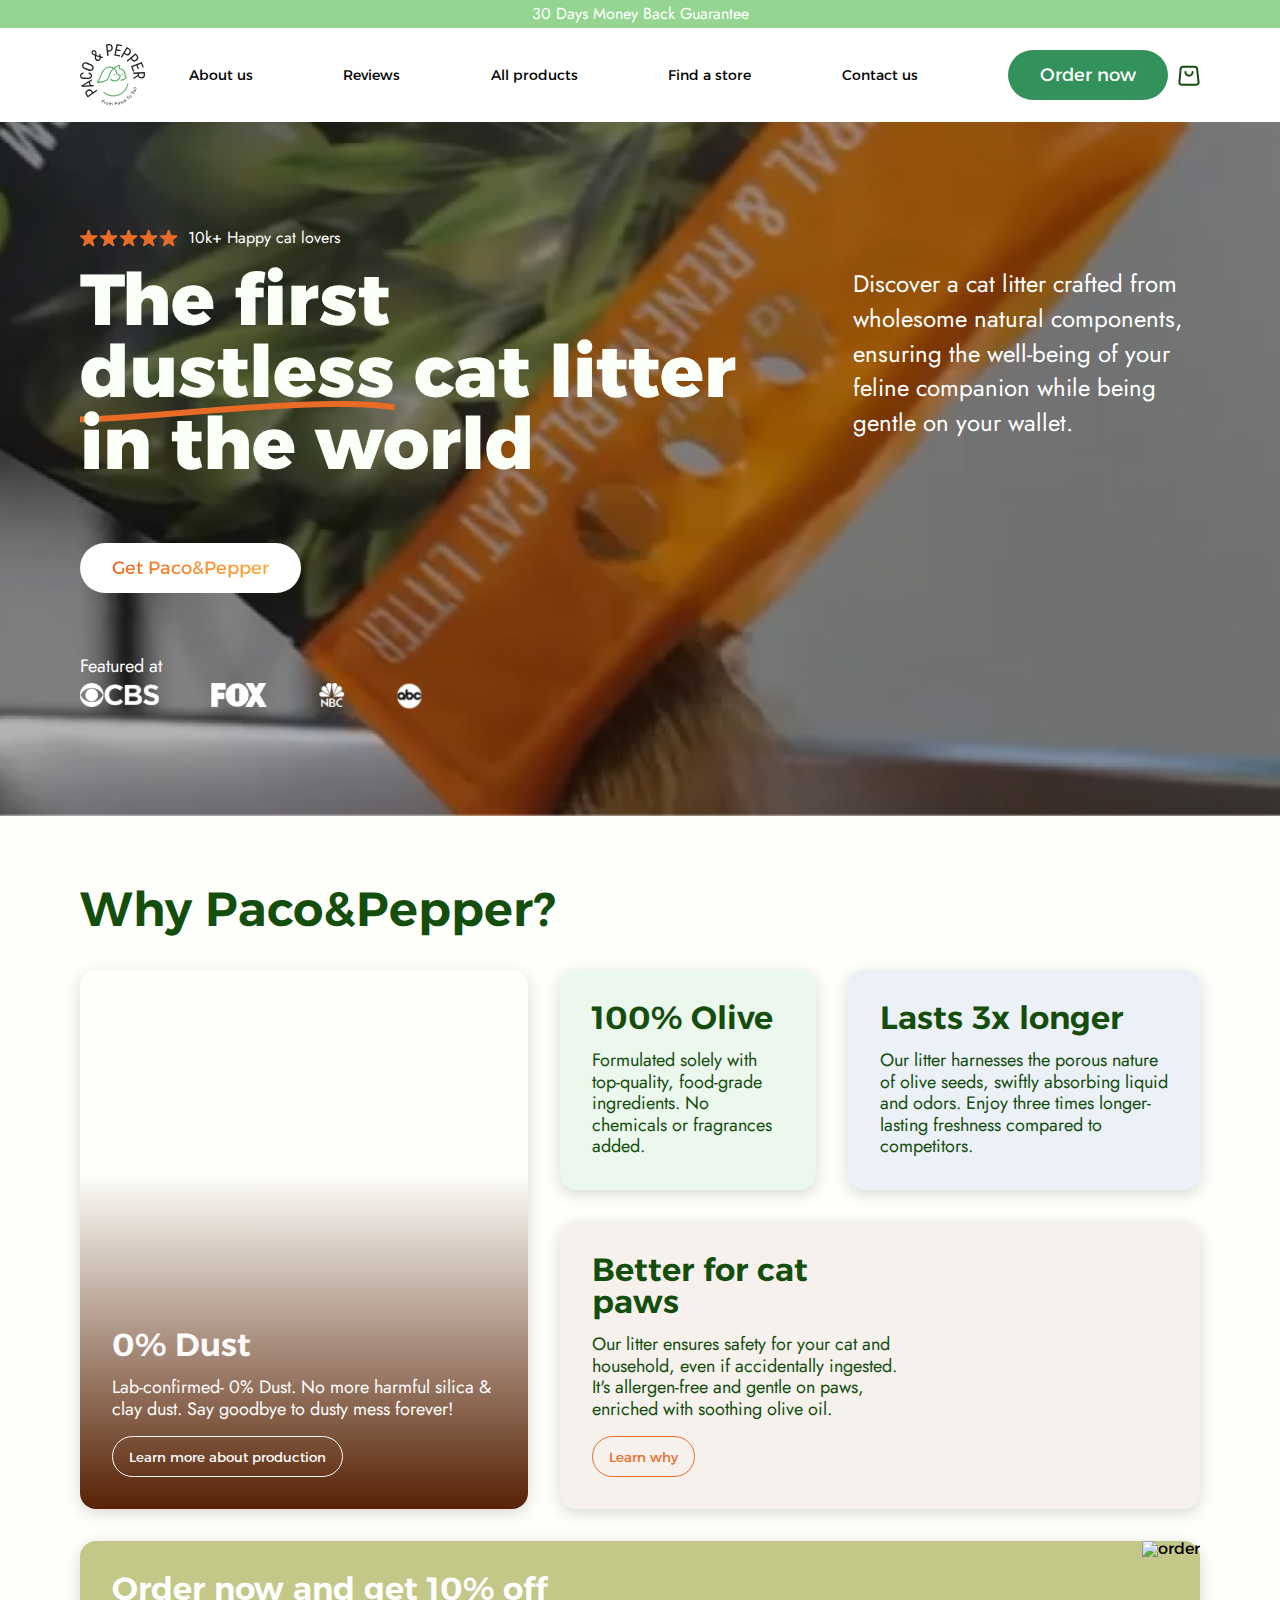
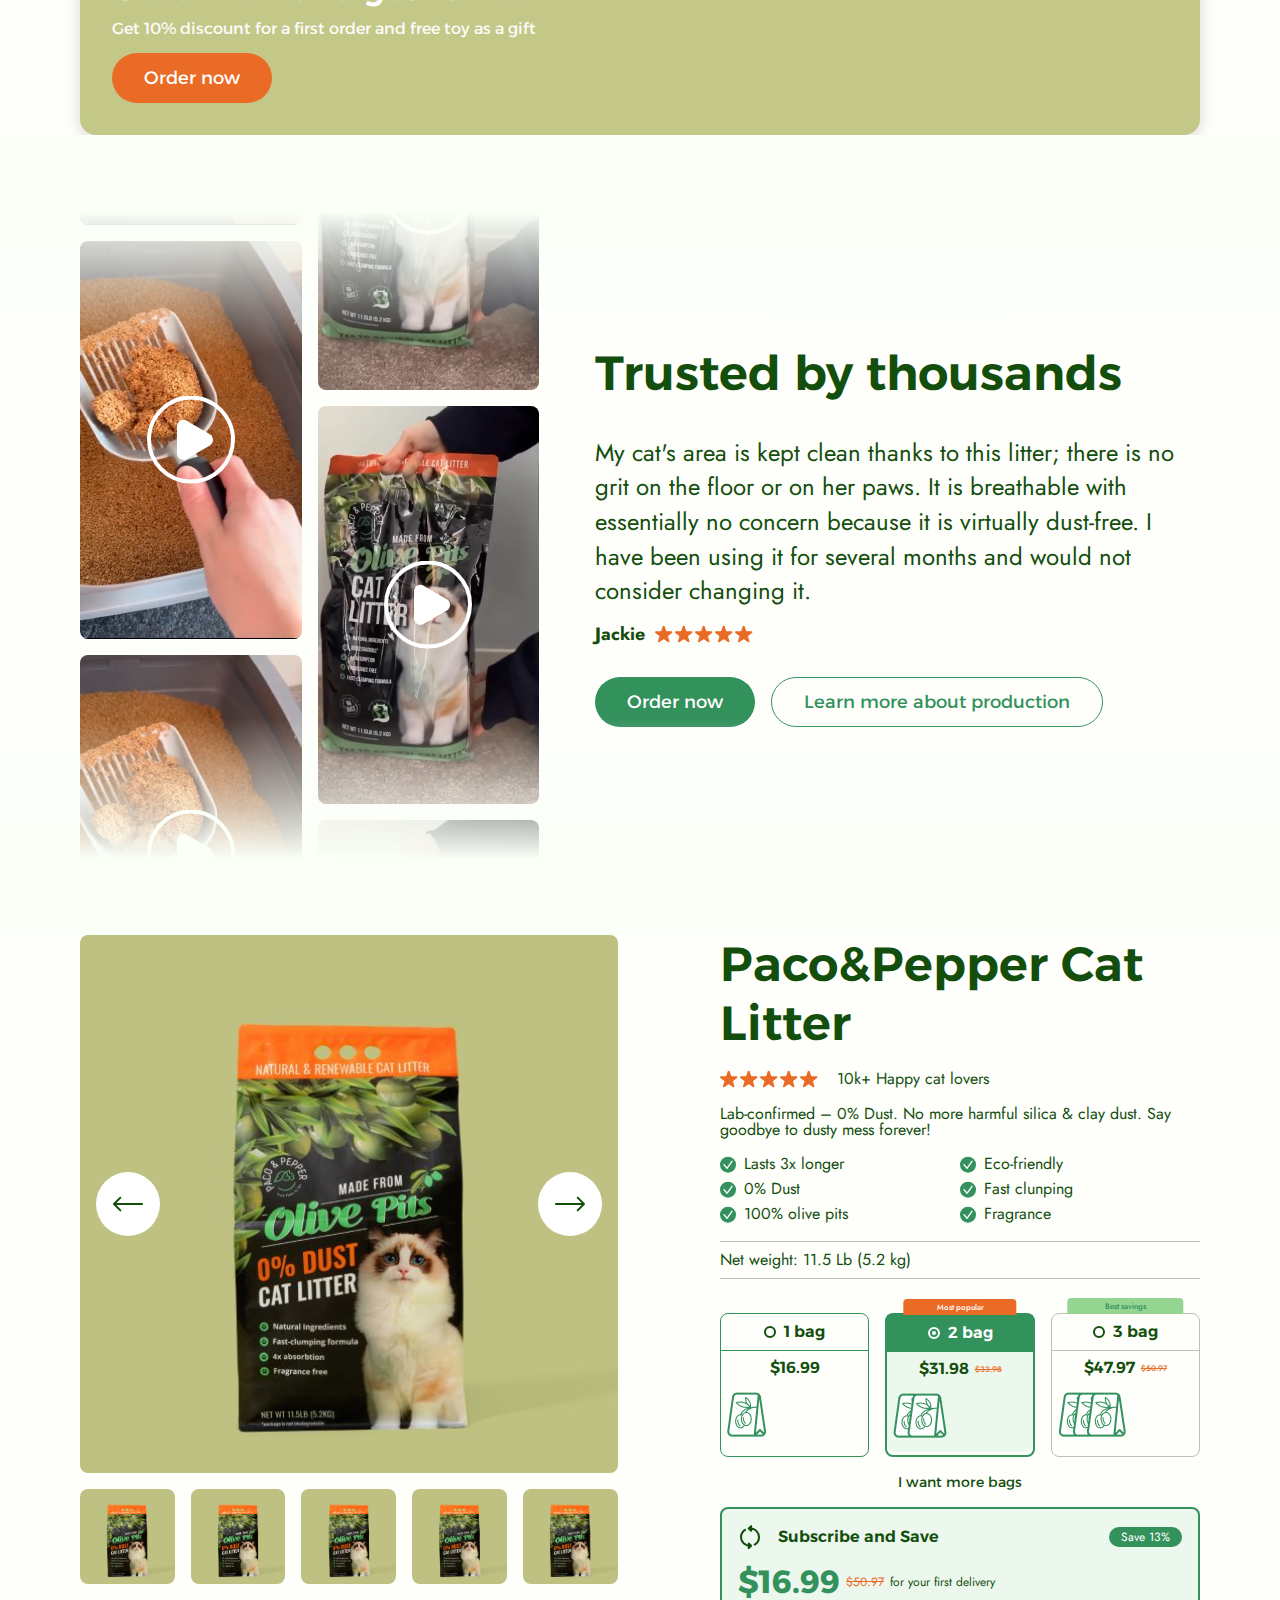
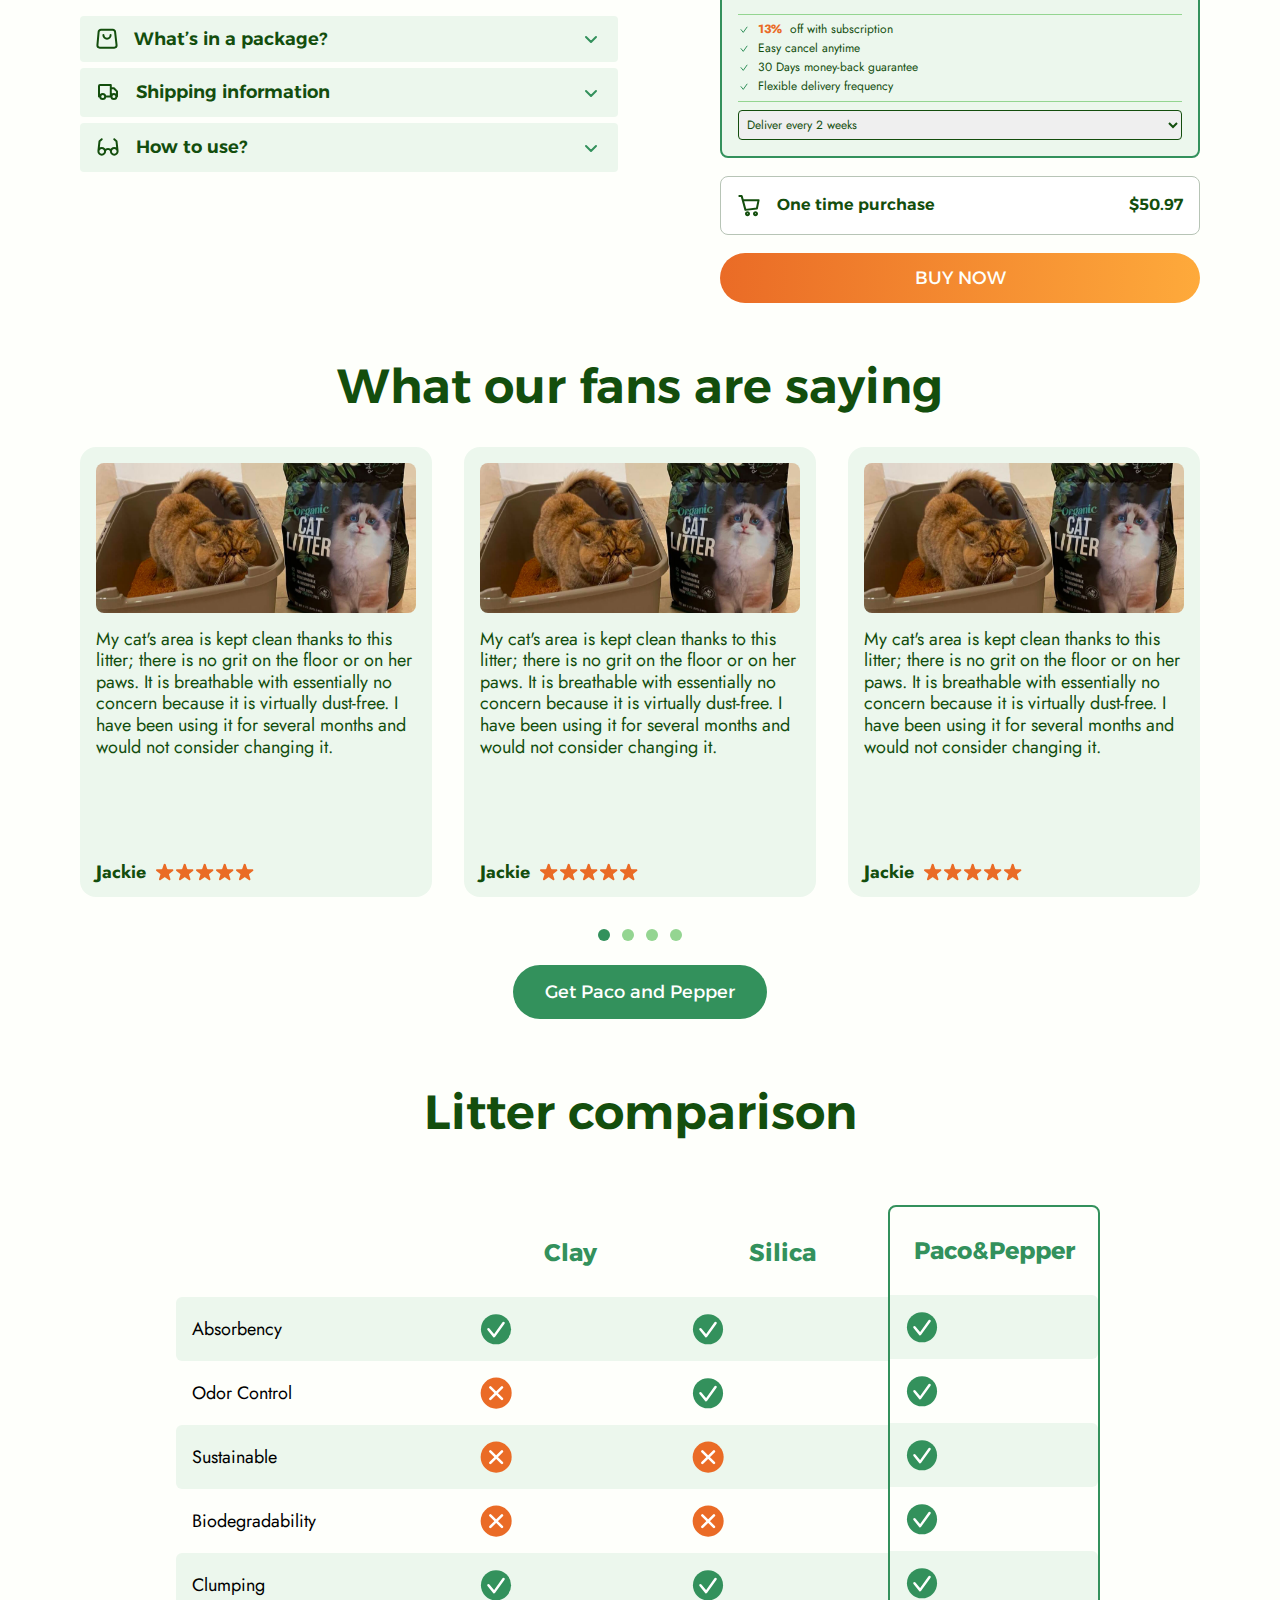
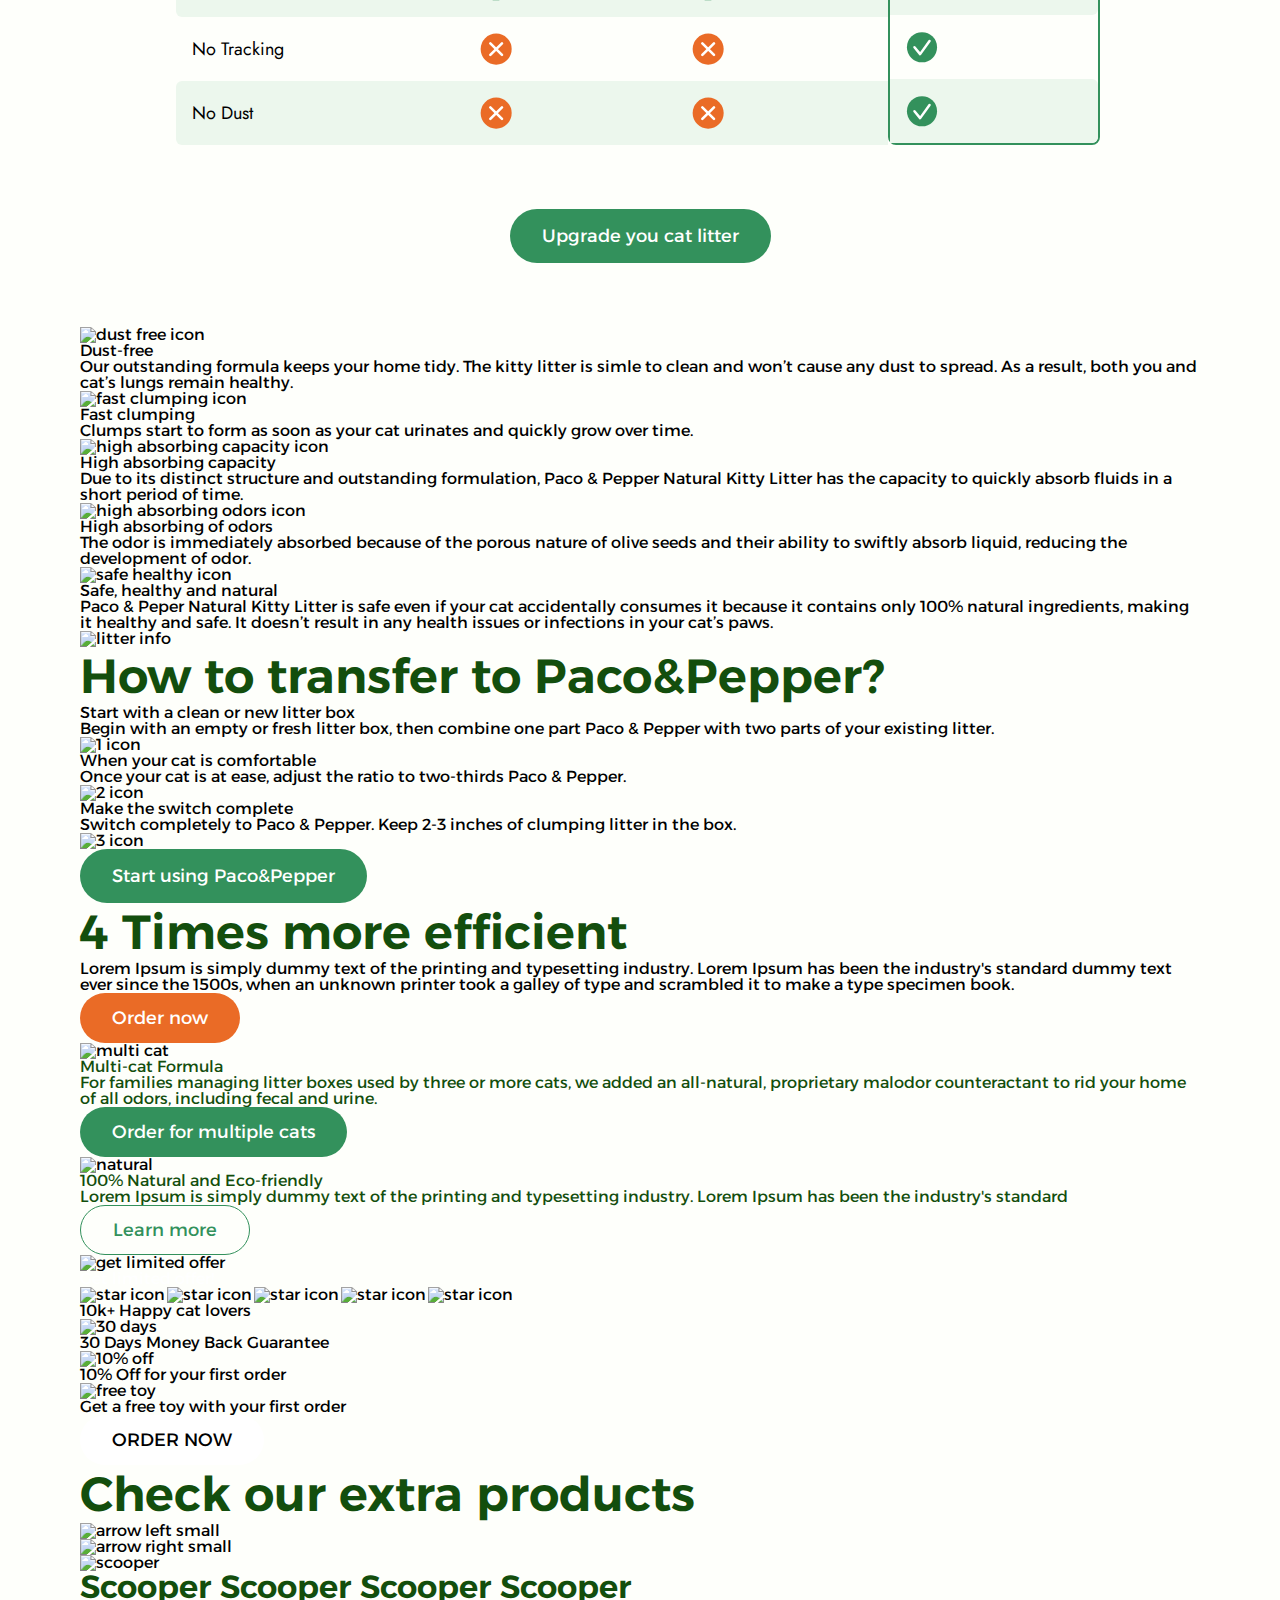
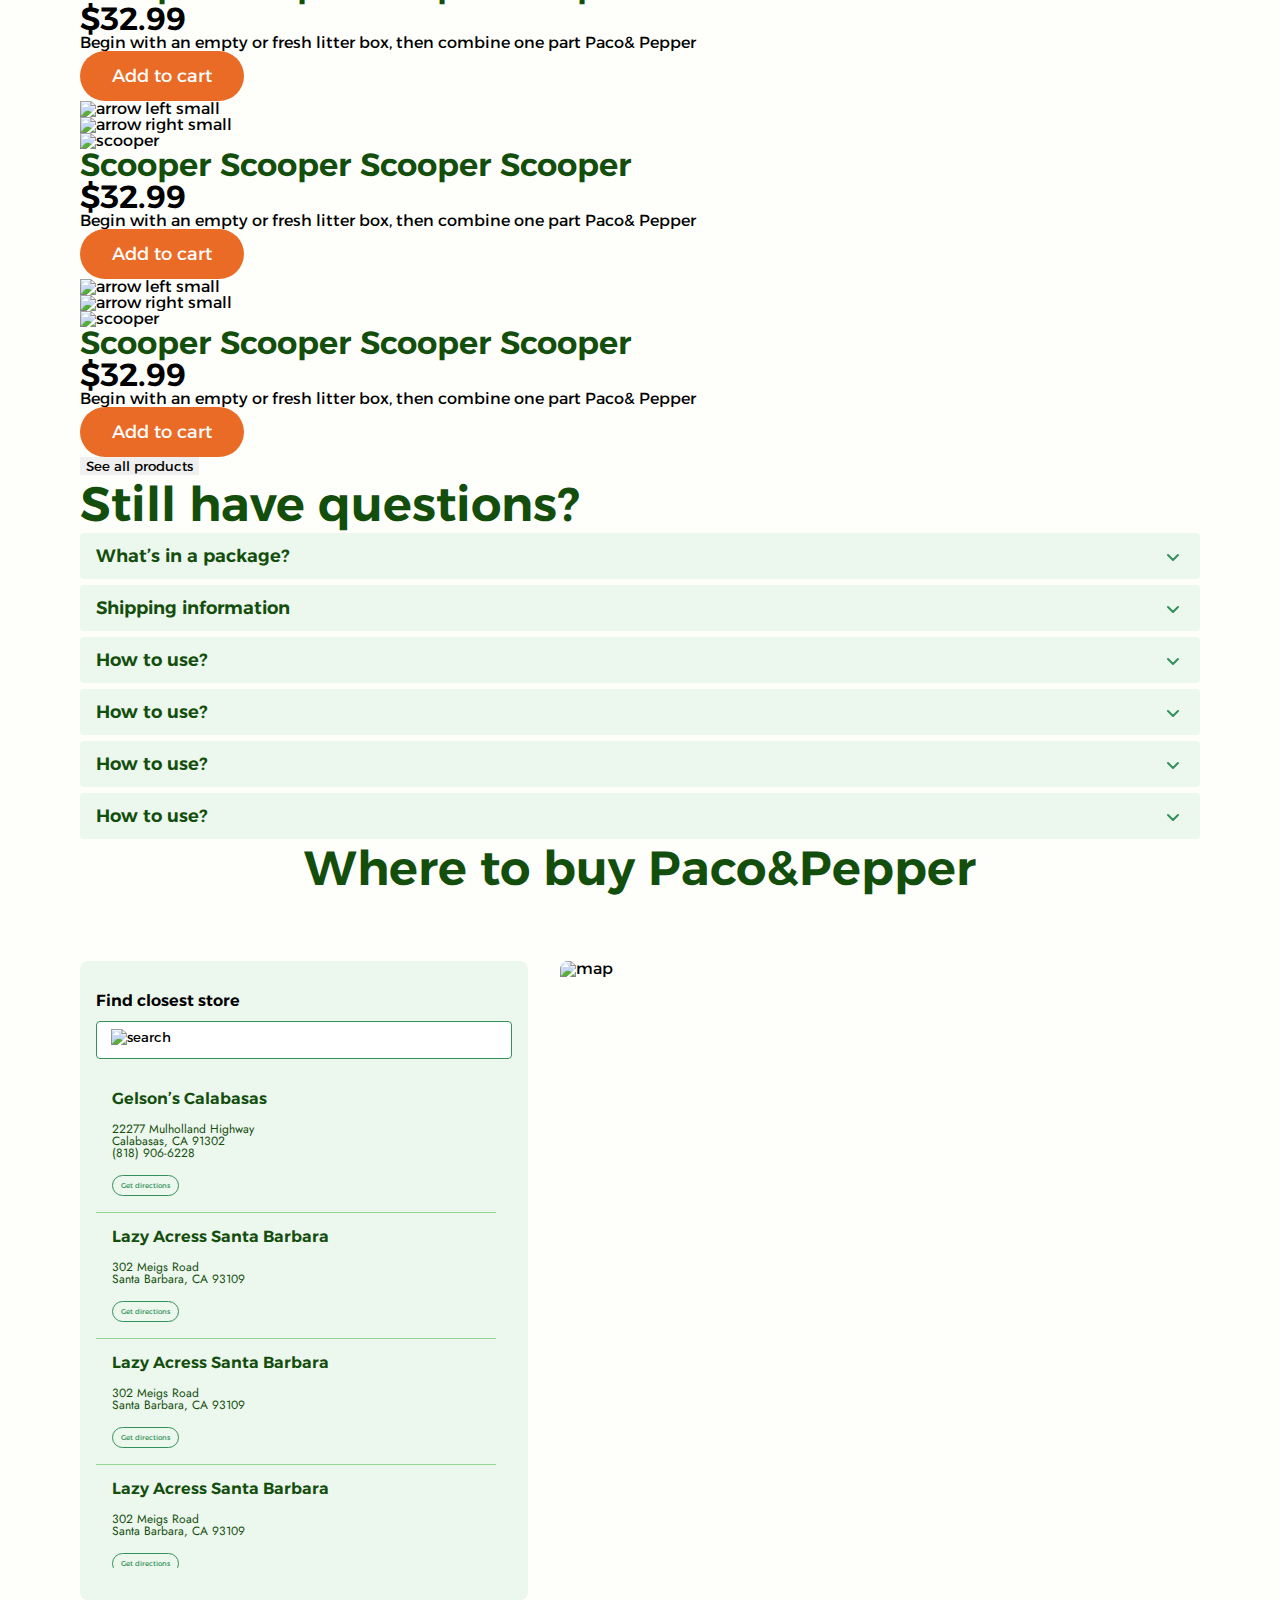
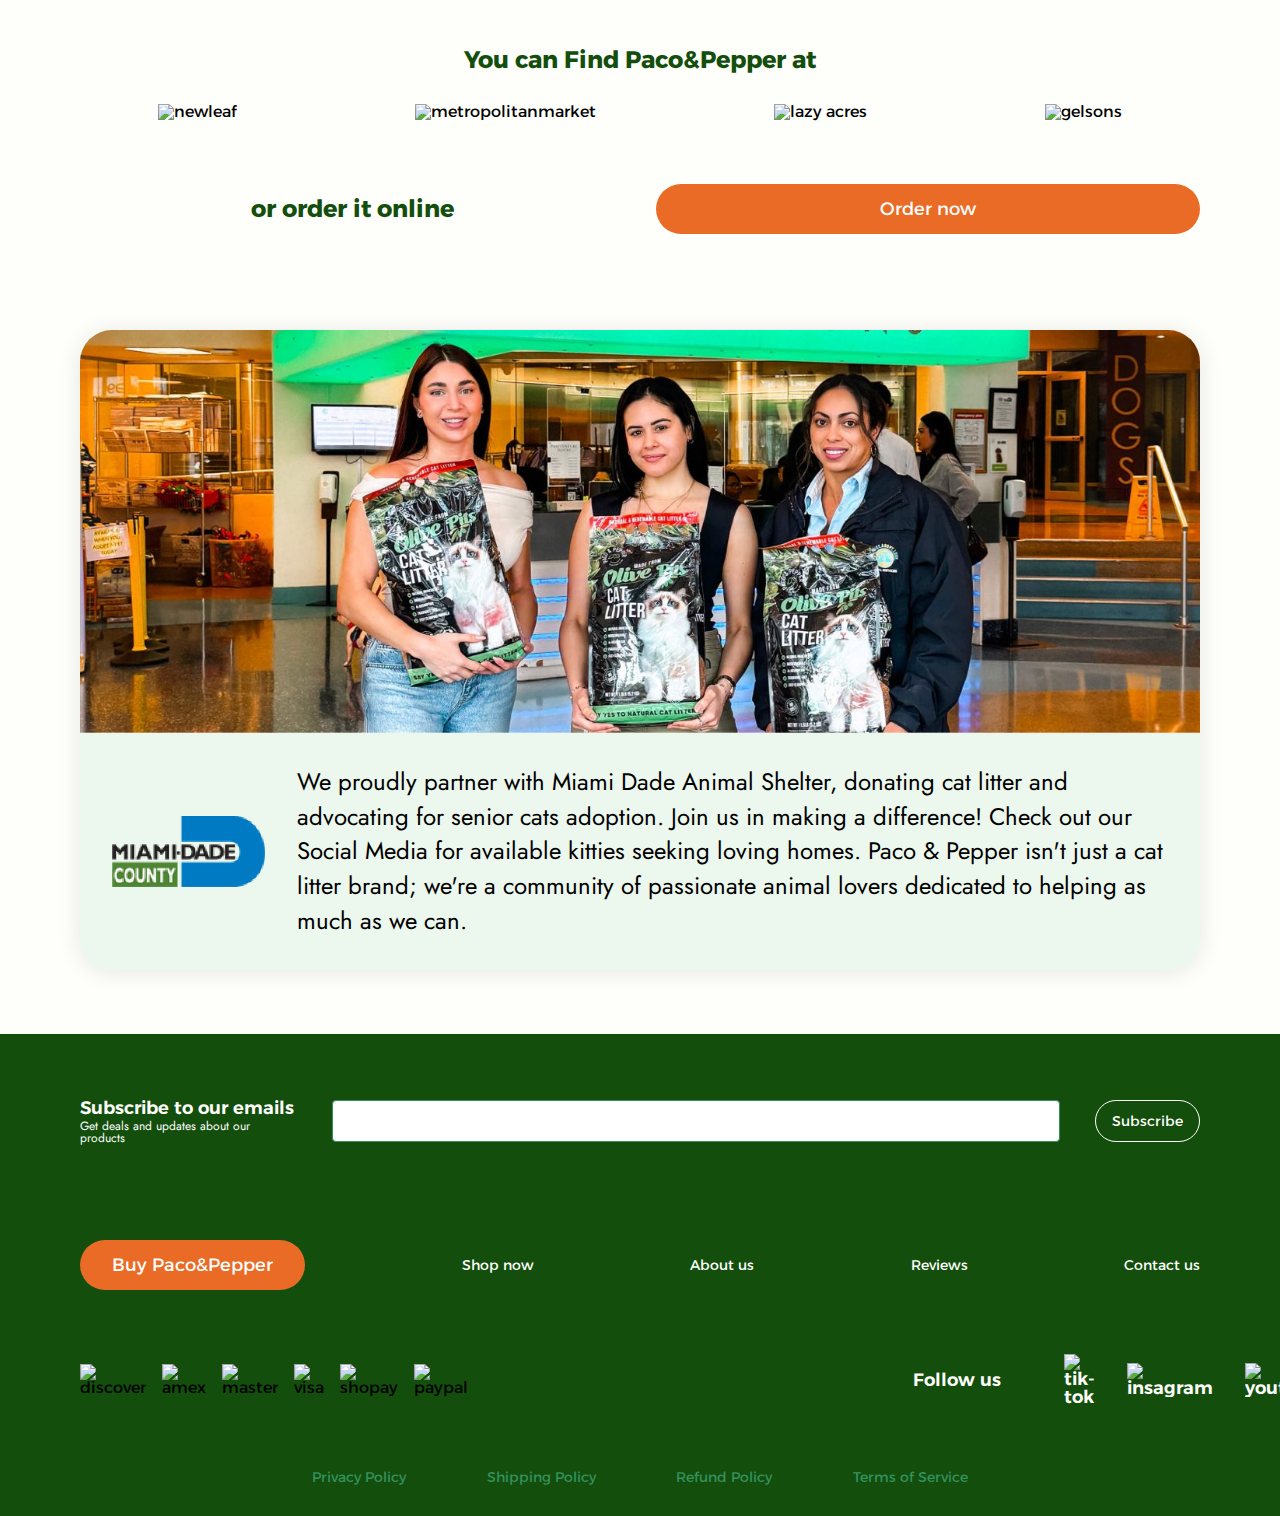
==== about.html @ 0a1d87ed "remove animation for mobile" ====
<!DOCTYPE html>
<html lang="en">

<head>
  <meta charset="UTF-8">
  <meta name="description" content="Paco&Pepper">
  <meta name="keywords" content="Paco&Pepper">
  <meta name="viewport" content="width=device-width, initial-scale=1.0">
  <link rel="icon" type="image/svg+xml" href="./icons/favicon.svg" />
  <link rel="shortcut icon" href="./icons/favicon.ico" />
  <link rel="apple-touch-icon" sizes="180x180" href="./icons/apple-touch-icon.png" />
  <link rel="preconnect" href="https://fonts.googleapis.com">
  <link rel="preconnect" href="https://fonts.gstatic.com" crossorigin>
  <link href="https://fonts.googleapis.com/css2?family=Jost:wght@100..900&display=swap" rel="stylesheet">
  <link href="https://fonts.googleapis.com/css2?family=Alexandria:wght@100..900&display=swap" rel="stylesheet">
  <link rel="stylesheet" href="./styles/reset.css">
  <link rel="stylesheet" href="./styles/global.css">
  <link rel="stylesheet" href="./styles/header.css">
  <link rel="stylesheet" href="./styles/banner.css">
  <link rel="stylesheet" href="./styles/pacopepper.css">
  <link rel="stylesheet" href="./styles/trusted.css">
  <link rel="stylesheet" href="./styles/litter.css">
  <link rel="stylesheet" href="./styles/fans-saying.css">
  <link rel="stylesheet" href="./styles/comparison.css">
  <link rel="stylesheet" href="./styles/info.css">
  <link rel="stylesheet" href="./styles/transfer.css">
  <link rel="stylesheet" href="./styles/efficient.css">
  <link rel="stylesheet" href="./styles/multi-cat.css">
  <link rel="stylesheet" href="./styles/offer.css">
  <link rel="stylesheet" href="./styles/products.css">
  <link rel="stylesheet" href="./styles/faq.css">
  <link rel="stylesheet" href="./styles/map.css">
  <link rel="stylesheet" href="./styles/find.css">
  <link rel="stylesheet" href="./styles/partner.css">
  <link rel="stylesheet" href="./styles/footer.css">
  <title>Paco&Pepper</title>
</head>

<body>
  <main>
    <!-- Header -->
    <header class="header">
      <p class="desktop header__top">30 Days Money Back Guarantee</p>
      <div class="header__inner container">
        <span class="header__mobile_menu mobile">
          <img src="./icons/burger.svg" alt="icon burger menu">
        </span>
        <a href="#" class="header__logo">
          <img src="./images/logo.svg" alt="logo">
        </a>
        <nav class="header__nav">
          <span class="mobile header__menu_close">
            <img class="" src="./icons/burger-close.svg" alt="icon burger menu close">
          </span>
          <a href="#" class="mobile header__nav_logo">
            <img src="./images/logo.svg" alt="logo">
          </a>
          <a href="#">About us</a>
          <a href="#">Reviews</a>
          <a href="#">All products</a>
          <a href="#">Find a store</a>
          <a href="#">Contact us</a>
          <div class="header__order">
            <button class="btn green-btn">Order now</button>
            <a href="#" class="desktop">
              <img src="./icons/bag.svg" alt="icon basket">
            </a>
          </div>
        </nav>
        <button class="mobile btn green-btn">Order now</button>
      </div>
    </header>
    <!-- /Header -->
    <!-- Banner -->
    <section class="banner">
      <div class="banner__inner container">
        <div class="banner__top">
          <div class="banner__left">
            <div class="banner__rating">
              <div class="rating-stars">
                <span>
                  <img src="./icons/star.svg" alt="star icon">
                </span>
                <span>
                  <img src="./icons/star.svg" alt="star icon">
                </span>
                <span>
                  <img src="./icons/star.svg" alt="star icon">
                </span>
                <span>
                  <img src="./icons/star.svg" alt="star icon">
                </span>
                <span>
                  <img src="./icons/star.svg" alt="star icon">
                </span>
              </div>
              <p>10k+ Happy cat lovers</p>
            </div>
            <h1 class="banner__title">
              <p>The first</p>
              <span class="marked-text">dustless</span> cat litter
              in the world
            </h1>
          </div>
          <p class="banner__right">
            Discover a cat litter crafted from wholesome natural components, ensuring the well-being of your feline
            companion while being gentle on your wallet.
          </p>
        </div>
        <button class="banner__btn btn white-btn">
          <p class="gradient-text">Get Paco&Pepper</p>
        </button>
        <div class="banner__featured">
          <p class="banner__featured_text">Featured at</p>
          <div class="banner__brands">
            <div>
              <img src="./icons/cbs.svg" alt="brand icon">
            </div>
            <div>
              <img src="./icons/fox.svg" alt="brand icon">
            </div>
            <div>
              <img src="./icons/nbc.svg" alt="brand icon">
            </div>
            <div>
              <img src="./icons/abc.svg" alt="brand icon">
            </div>
          </div>
        </div>
      </div>
    </section>
    <!-- /Banner -->
    <!-- Why Paco & Pepper -->
    <section class="pacopepper container">
      <h2 class="pacopepper__main_title second-title green">Why Paco&Pepper?</h2>
      <div class="pacopepper__wrapper">
        <div class="pacopepper__dust main-shadow">
          <div class="pacopepper__dust_inner">
            <h3 class="pacopepper__title third-title white">0% Dust</h3>
            <p class="pacopepper__description">Lab-confirmed- 0% Dust. No more harmful silica & clay dust. Say goodbye
              to dusty mess forever!</p>
            <button class="pacopepper__btn">Learn more about production</button>
          </div>
        </div>
        <div class="pacopepper__item_wrapper">
          <div class="pacopepper__item_inner">
            <div class="pacopepper__item_oliva main-shadow">
              <h3 class="third-title green">100% Olive</h3>
              <p>Formulated solely with top-quality, food-grade ingredients. No chemicals or fragrances added.</p>
            </div>
            <div class="pacopepper__item_lasts main-shadow">
              <h3 class="third-title green">Lasts 3x longer</h3>
              <p>Our litter harnesses the porous nature of olive seeds, swiftly absorbing liquid and odors. Enjoy three
                times longer-lasting freshness compared to competitors.</p>
            </div>
          </div>
          <div class="pacopepper__item_paws main-shadow">
            <div class="pacopepper__item_paws_inner">
              <h3 class="third-title green">Better for cat paws</h3>
              <p>Our litter ensures safety for your cat and household, even if accidentally ingested. It's allergen-free
                and gentle on paws, enriched with soothing olive oil.</p>
              <button class="pacopepper__item_paws_btn">Learn why</button>
            </div>
          </div>
        </div>
      </div>
      <div class="pacopepper__order main-shadow">
        <div class="pacopepper__order_inner">
          <h3 class="third-title white">Order now and get 10% off</h3>
          <p>Get 10% discount for a first order and free toy as a gift</p>
          <button class="pacopepper__order_btn btn orange-btn mobile-big-btn">Order now</button>
        </div>
        <div class="pacopepper__order_img">
          <img class="desktop" src="./images/order-bg.png" alt="order">
          <img class="mobile" src="./images/order-bg-mobile.png" alt="order">
        </div>
      </div>
    </section>
    <!-- /Why Paco & Pepper -->
    <!-- Trusted by thousands -->
    <section class="trusted">
      <div class="trusted__inner container">
        <h2 class="mobile second-title green">Trusted by thousands</h2>
        <div class="trusted__videos">
          <div class="trusted__videos_inner">
            <div class="trusted__videos_item">
              <span class="trusted__play">
                <img src="./icons/play.svg" alt="play video">
              </span>
              <img src="./images/trusted-img1.png" alt="trusted video">
            </div>
            <div class="trusted__videos_item">
              <span class="trusted__play">
                <img src="./icons/play.svg" alt="play video">
              </span>
              <img src="./images/trusted-img2.png" alt="trusted video">
            </div>
            <div class="trusted__videos_item">
              <span class="trusted__play">
                <img src="./icons/play.svg" alt="play video">
              </span>
              <img src="./images/trusted-img2.png" alt="trusted video">
            </div>
            <div class="trusted__videos_item">
              <span class="trusted__play">
                <img src="./icons/play.svg" alt="play video">
              </span>
              <img src="./images/trusted-img1.png" alt="trusted video">
            </div>
            <div class="trusted__videos_item">
              <span class="trusted__play">
                <img src="./icons/play.svg" alt="play video">
              </span>
              <img src="./images/trusted-img2.png" alt="trusted video">
            </div>
            <div class="trusted__videos_item">
              <span class="trusted__play">
                <img src="./icons/play.svg" alt="play video">
              </span>
              <img src="./images/trusted-img1.png" alt="trusted video">
            </div>
            <div class="trusted__videos_item">
              <span class="trusted__play">
                <img src="./icons/play.svg" alt="play video">
              </span>
              <img src="./images/trusted-img2.png" alt="trusted video">
            </div>
            <div class="trusted__videos_item">
              <span class="trusted__play">
                <img src="./icons/play.svg" alt="play video">
              </span>
              <img src="./images/trusted-img1.png" alt="trusted video">
            </div>
            <div class="trusted__videos_item">
              <span class="trusted__play">
                <img src="./icons/play.svg" alt="play video">
              </span>
              <img src="./images/trusted-img2.png" alt="trusted video">
            </div>
            <div class="trusted__videos_item">
              <span class="trusted__play">
                <img src="./icons/play.svg" alt="play video">
              </span>
              <img src="./images/trusted-img1.png" alt="trusted video">
            </div>
          </div>
        </div>
        <div class="trusted__text">
          <h2 class="trusted__title desktop second-title green">Trusted by thousands</h2>
          <p>My cat's area is kept clean thanks to this litter; there is no grit on the floor or on her paws. It is
            breathable with essentially no concern because it is virtually dust-free. I have been using it for several
            months and would not consider changing it.</p>
          <div class="user__rating">
            <span class="user__name">Jackie</span>
            <div class="rating-stars">
              <span>
                <img src="./icons/star.svg" alt="star icon">
              </span>
              <span>
                <img src="./icons/star.svg" alt="star icon">
              </span>
              <span>
                <img src="./icons/star.svg" alt="star icon">
              </span>
              <span>
                <img src="./icons/star.svg" alt="star icon">
              </span>
              <span>
                <img src="./icons/star.svg" alt="star icon">
              </span>
            </div>
          </div>
          <div class="trusted__buttons">
            <button class="btn green-btn mobile-big-btn">Order now</button>
            <button class="btn transparent-green-btn mobile-big-btn">Learn more about production</button>
          </div>
        </div>
      </div>
    </section>
    <!-- /Trusted by thousands -->
    <!-- Paco&Pepper Cat Litter -->
    <section class="litter container">
      <div class="litter__left">
        <div class="litter__slider">
          <div class="litter__slider_main_image_wrapper">
            <span class="litter__slider_arrow_left">
              <img src="./icons/arrows-left.svg" alt="arrow left">
            </span>
            <div class="litter__slider_main_image">
              <img src="./images/cat-litter.jpg" alt="cat litter">
            </div>
            <span class="litter__slider_arrow_right">
              <img src="./icons/arrows-right.svg" alt="arrow right">
            </span>
          </div>
          <div class="litter__slider_items">
            <div>
              <img src="./images/cat-litter.jpg" alt="cat litter">
            </div>
            <div>
              <img src="./images/cat-litter.jpg" alt="cat litter">
            </div>
            <div>
              <img src="./images/cat-litter.jpg" alt="cat litter">
            </div>
            <div>
              <img src="./images/cat-litter.jpg" alt="cat litter">
            </div>
            <div>
              <img src="./images/cat-litter.jpg" alt="cat litter">
            </div>
          </div>
        </div>
        <div class="tablet">
          <div class="faq__package_info">
            <div class="faq__package_info_top">
              <div class="faq__package_info_title">
                <span>
                  <img src="./icons/bag.svg" alt="bag icon">
                </span>
                <h3>What’s in a package?</h3>
              </div>
              <span class="faq__open_close_icon">
                <img src="./icons/arrow-bottom.svg" alt="arrow bottom icon">
              </span>
            </div>
            <div class="faq__text_wrap">
              <p>Lab-confirmed – 0% Dust. No more harmful silica & clay dust. Say goodbye to dusty mess forever!
                Lab-confirmed – 0% Dust. No more harmful silica & clay dust. Say goodbye to dusty mess forever!</p>
            </div>
          </div>
          <div class="faq__package_info">
            <div class="faq__package_info_top">
              <div class="faq__package_info_title">
                <span>
                  <img src="./icons/delivery.svg" alt="delivery icon">
                </span>
                <h3>Shipping information</h3>
              </div>
              <span class="faq__open_close_icon">
                <img src="./icons/arrow-bottom.svg" alt="arrow bottom icon">
              </span>
            </div>
            <div class="faq__text_wrap">
              <p>Lab-confirmed – 0% Dust. No more harmful silica & clay dust. Say goodbye to dusty mess forever!
                Lab-confirmed – 0% Dust. No more harmful silica & clay dust. Say goodbye to dusty mess forever!</p>
            </div>
          </div>
          <div class="faq__package_info">
            <div class="faq__package_info_top">
              <div class="faq__package_info_title">
                <span>
                  <img src="./icons/glasses.svg" alt="glasses icon">
                </span>
                <h3>How to use?</h3>
              </div>
              <span class="faq__open_close_icon">
                <img src="./icons/arrow-bottom.svg" alt="arrow bottom icon">
              </span>
            </div>
            <div class="faq__text_wrap">
              <p>Lab-confirmed – 0% Dust. No more harmful silica & clay dust. Say goodbye to dusty mess forever!
                Lab-confirmed – 0% Dust. No more harmful silica & clay dust. Say goodbye to dusty mess forever!</p>
            </div>
          </div>
        </div>
      </div>
      <div class="litter__right">
        <h3 class="litter__title second-title green">Paco&Pepper Cat Litter</h3>
        <div class="litter__rating">
          <div class="rating-stars">
            <span>
              <img src="./icons/star.svg" alt="star icon">
            </span>
            <span>
              <img src="./icons/star.svg" alt="star icon">
            </span>
            <span>
              <img src="./icons/star.svg" alt="star icon">
            </span>
            <span>
              <img src="./icons/star.svg" alt="star icon">
            </span>
            <span>
              <img src="./icons/star.svg" alt="star icon">
            </span>
          </div>
          <span class="litter__rating_name">10k+ Happy cat lovers</span>
        </div>
        <p class="litter__description">Lab-confirmed – 0% Dust. No more harmful silica & clay dust. Say goodbye to dusty
          mess forever!</p>
        <div class="litter__bag_info">
          <div class="litter__bag_info_item">
            <img src="./icons/checked.svg" alt="checked icon">
            Lasts 3x longer
          </div>
          <div class="litter__bag_info_item">
            <img src="./icons/checked.svg" alt="checked icon">
            Eco-friendly
          </div>
          <div class="litter__bag_info_item">
            <img src="./icons/checked.svg" alt="checked icon">
            0% Dust
          </div>
          <div class="litter__bag_info_item">
            <img src="./icons/checked.svg" alt="checked icon">
            Fast clunping
          </div>
          <div class="litter__bag_info_item">
            <img src="./icons/checked.svg" alt="checked icon">
            100% olive pits
          </div>
          <div class="litter__bag_info_item">
            <img src="./icons/checked.svg" alt="checked icon">
            Fragrance
          </div>
        </div>
        <p class="litter__weight">Net weight: 11.5 Lb (5.2 kg)</p>
        <div class="litter__bags">
          <label class="litter__bags_item">
            <div class="litter__bags_item_top">
              <div class="custom-radio">
                <input type="radio" name="radio">
                <span class="checkmark"></span>
              </div>
              1 bag
            </div>
            <div class="litter__bags_item_bottom">
              <p>$16.99</p>
              <div>
                <img src="./icons/bag1.png" alt="bag">
              </div>
            </div>
          </label>
          <label class="litter__bags_item litter__bags_item_choosed">
            <div class="litter__bags_item_info most_popular">
              Most popular
            </div>
            <div class="litter__bags_item_top">
              <div class="custom-radio white">
                <input type="radio" name="radio" checked>
                <span class="checkmark"></span>
              </div>
              2 bag
            </div>
            <div class="litter__bags_item_bottom">
              <p class="litter__bags_item_price">$31.98 <span>$33.98</span></p>
              <div>
                <img src="./icons/bag2.png" alt="2 bag">
              </div>
            </div>
          </label>
          <label class="litter__bags_item litter__bags_best_saving">
            <div class="litter__bags_item_info best_saving">
              Best savings
            </div>
            <div class="litter__bags_item_top">
              <div class="custom-radio">
                <input type="radio" name="radio">
                <span class="checkmark"></span>
              </div>
              3 bag
            </div>
            <div class="litter__bags_item_bottom">
              <p class="litter__bags_item_price">$47.97 <span>$50.97</span></p>
              <div>
                <img src="./icons/bag3.png" alt="3 bag">
              </div>
            </div>
          </label>
        </div>
        <p class="litter__more">I want more bags</p>
        <div class="litter__save">
          <div class="litter__save_inner">
            <div>
              <img src="./icons/arrow-refresh.svg" alt="refresh icon">
              Subscribe and Save
            </div>
            <span>
              Save 13%
            </span>
          </div>
          <p class="litter__first_delivery">
            <strong>$16.99</strong> <span>$50.97</span> for your first delivery
          </p>
          <div class="litter__features">
            <div>
              <img src="./icons/checked-alt.svg" alt="checked alt icon">
              <span>13%</span>
              off with subscription
            </div>
            <div>
              <img src="./icons/checked-alt.svg" alt="checked alt icon">
              Easy cancel anytime
            </div>
            <div>
              <img src="./icons/checked-alt.svg" alt="checked alt icon">
              30 Days money-back guarantee
            </div>
            <div>
              <img src="./icons/checked-alt.svg" alt="checked alt icon">
              Flexible delivery frequency
            </div>
          </div>
          <div>
            <select class="litter__select">
              <option value="Deliver every 2 weeks">Deliver every 2 weeks</option>
              <option value="Deliver every 2 weeks">Deliver every 2 weeks</option>
            </select>
          </div>
        </div>
        <div class="litter__purchase">
          <p>
            <img src="./icons/cart.svg" alt="cart icon">
            One time purchase
          </p>
          <span>$50.97</span>
        </div>
        <button class="litter__btn_buy btn btn-orange-gradient mobile-big-btn">BUY NOW</button>
      </div>
    </section>
    <!-- /Paco&Pepper Cat Litter -->
    <!-- What our fans are saying -->
    <section class="fanssaying container">
      <h2 class="fanssaying__title second-title green">What our fans are saying</h2>
      <div class="fanssaying__inner">
        <span class="fanssaying__arrow fanssaying__arrow_left desktop-lg">
          <img src="./icons/slider-arrow-left.svg" alt="arrow left icon">
        </span>
        <span class="fanssaying__arrow fanssaying__arrow_right desktop-lg">
          <img src="./icons/slider-arrow-right.svg" alt="arrow right icon">
        </span>
        <div class="fanssaying__item">
          <div class="fanssaying__item_img">
            <img src="./images/fans-image.png" alt="What our fans are saying">
          </div>
          <p> My cat's area is kept clean thanks to this litter; there is no grit on the floor or on her paws. It is
            breathable with essentially no concern because it is virtually dust-free. I have been using it for several
            months and would not consider changing it.</p>
          <div class="fanssaying__users_rating">
            <span class="user__name">Jackie</span>
            <div class="rating-stars">
              <span>
                <img src="./icons/star.svg" alt="star icon">
              </span>
              <span>
                <img src="./icons/star.svg" alt="star icon">
              </span>
              <span>
                <img src="./icons/star.svg" alt="star icon">
              </span>
              <span>
                <img src="./icons/star.svg" alt="star icon">
              </span>
              <span>
                <img src="./icons/star.svg" alt="star icon">
              </span>
            </div>
          </div>
        </div>
        <div class="fanssaying__item">
          <div class="fanssaying__item_img">
            <img src="./images/fans-image.png" alt="What our fans are saying">
          </div>
          <p> My cat's area is kept clean thanks to this litter; there is no grit on the floor or on her paws. It is
            breathable with essentially no concern because it is virtually dust-free. I have been using it for several
            months and would not consider changing it.</p>
          <div class="fanssaying__users_rating">
            <span class="user__name">Jackie</span>
            <div class="rating-stars">
              <span>
                <img src="./icons/star.svg" alt="star icon">
              </span>
              <span>
                <img src="./icons/star.svg" alt="star icon">
              </span>
              <span>
                <img src="./icons/star.svg" alt="star icon">
              </span>
              <span>
                <img src="./icons/star.svg" alt="star icon">
              </span>
              <span>
                <img src="./icons/star.svg" alt="star icon">
              </span>
            </div>
          </div>
        </div>
        <div class="fanssaying__item">
          <div class="fanssaying__item_img">
            <img src="./images/fans-image.png" alt="What our fans are saying">
          </div>
          <p> My cat's area is kept clean thanks to this litter; there is no grit on the floor or on her paws. It is
            breathable with essentially no concern because it is virtually dust-free. I have been using it for several
            months and would not consider changing it.</p>
          <div class="fanssaying__users_rating">
            <span class="user__name">Jackie</span>
            <div class="rating-stars">
              <span>
                <img src="./icons/star.svg" alt="star icon">
              </span>
              <span>
                <img src="./icons/star.svg" alt="star icon">
              </span>
              <span>
                <img src="./icons/star.svg" alt="star icon">
              </span>
              <span>
                <img src="./icons/star.svg" alt="star icon">
              </span>
              <span>
                <img src="./icons/star.svg" alt="star icon">
              </span>
            </div>
          </div>
        </div>
      </div>
      <div class="fanssaying__bullets">
        <span class="active"></span>
        <span></span>
        <span></span>
        <span></span>
      </div>
      <button class="fanssaying__btn btn-big green-btn">Get Paco and Pepper</button>
    </section>
    <!-- /What our fans are saying -->
    <!-- Litter comparison -->
    <section class="comparison container">
      <h2 class="comparison__title second-title green">Litter comparison</h2>
      <div class="comparison__table">
        <div class="comparison__name">
          <p>Absorbency</p>
          <p>Odor Control</p>
          <p>Sustainable</p>
          <p>Biodegradability</p>
          <p>Clumping</p>
          <p>No Tracking</p>
          <p>No Dust</p>
        </div>
        <div>
          <h5>Clay</h5>
          <span>
            <img src="./icons/checked.svg" alt="checked icon">
          </span>
          <span>
            <img src="./icons/unchecked.svg" alt="unchecked icon">
          </span>
          <span>
            <img src="./icons/unchecked.svg" alt="unchecked icon">
          </span>
          <span>
            <img src="./icons/unchecked.svg" alt="unchecked icon">
          </span>
          <span>
            <img src="./icons/checked.svg" alt="checked icon">
          </span>
          <span>
            <img src="./icons/unchecked.svg" alt="unchecked icon">
          </span>
          <span>
            <img src="./icons/unchecked.svg" alt="unchecked icon">
          </span>
        </div>
        <div>
          <h5>Silica</h5>
          <span>
            <img src="./icons/checked.svg" alt="checked icon">
          </span>
          <span>
            <img src="./icons/checked.svg" alt="checked icon">
          </span>
          <span>
            <img src="./icons/unchecked.svg" alt="unchecked icon">
          </span>
          <span>
            <img src="./icons/unchecked.svg" alt="unchecked icon">
          </span>
          <span>
            <img src="./icons/checked.svg" alt="checked icon">
          </span>
          <span>
            <img src="./icons/unchecked.svg" alt="unchecked icon">
          </span>
          <span>
            <img src="./icons/unchecked.svg" alt="unchecked icon">
          </span>
        </div>
        <div class="companion__paco">
          <h5>Paco&Pepper</h5>
          <span>
            <img src="./icons/checked.svg" alt="checked icon">
          </span>
          <span>
            <img src="./icons/checked.svg" alt="checked icon">
          </span>
          <span>
            <img src="./icons/checked.svg" alt="checked icon">
          </span>
          <span>
            <img src="./icons/checked.svg" alt="checked icon">
          </span>
          <span>
            <img src="./icons/checked.svg" alt="checked icon">
          </span>
          <span>
            <img src="./icons/checked.svg" alt="checked icon">
          </span>
          <span>
            <img src="./icons/checked.svg" alt="checked icon">
          </span>
        </div>
      </div>
      <button class="comparison__btn btn-big green-btn">Upgrade you cat litter</button>
    </section>
    <!-- /Litter comparison -->
    <!-- Info -->
    <section class="info container">
      <div class="info__left">
        <div class="info__item">
          <h5>
            <span>
              <img src="./icons/dust-free.svg" alt="dust free icon">
            </span>
            Dust-free
          </h5>
          <p>Our outstanding formula keeps your home tidy. The kitty litter is simle to clean and won’t cause any dust
            to spread. As a result, both you and cat’s lungs remain healthy.</p>
        </div>
        <div class="info__item">
          <h5>
            <span>
              <img src="./icons/fast-clumping.svg" alt="fast clumping icon">
            </span>
            Fast clumping
          </h5>
          <p>Clumps start to form as soon as your cat urinates and quickly grow over time.</p>
        </div>
        <div class="info__item">
          <h5>
            <span>
              <img src="./icons/high-absorbing.svg" alt="high absorbing capacity icon">
            </span>
            High absorbing capacity
          </h5>
          <p>Due to its distinct structure and outstanding formulation, Paco & Pepper Natural Kitty Litter has the
            capacity to quickly absorb fluids in a short period of time.</p>
        </div>
        <div class="info__item">
          <h5>
            <span>
              <img src="./icons/high-absorbing-odors.svg" alt="high absorbing odors icon">
            </span>
            High absorbing of odors
          </h5>
          <p>The odor is immediately absorbed because of the porous nature of olive seeds and their ability to swiftly
            absorb liquid, reducing the development of odor.</p>
        </div>
        <div class="info__item">
          <h5>
            <span>
              <img src="./icons/safe-healthy.svg" alt="safe healthy icon">
            </span>
            Safe, healthy and natural
          </h5>
          <p>Paco & Peper Natural Kitty Litter is safe even if your cat accidentally consumes it because it contains
            only 100% natural ingredients, making it healthy and safe. It doesn’t result in any health issues or
            infections in your cat’s paws.</p>
        </div>
      </div>
      <div class="info__right">
        <img src="./images/info-img.jpg" alt="litter info">
      </div>
    </section>
    <!-- /Info -->
    <!-- Transfer -->
    <section class="transfer container">
      <h2 class="transfer__title second-title green">How to transfer to Paco&Pepper?</h2>
      <div class="transfer__inner">
        <div class="transfer__item">
          <h4>Start with a clean or new litter box</h4>
          <p>Begin with an empty or fresh litter box, then combine one part Paco & Pepper with two parts of your
            existing litter.</p>
          <div>
            <img src="./icons/transfer-1.svg" alt="1 icon">
          </div>
        </div>
        <div class="transfer__item">
          <h4>When your cat is comfortable</h4>
          <p>Once your cat is at ease, adjust the ratio to two-thirds Paco & Pepper.</p>
          <div>
            <img src="./icons/transfer-2.svg" alt="2 icon">
          </div>
        </div>
        <div class="transfer__item">
          <h4>Make the switch complete</h4>
          <p>Switch completely to Paco & Pepper. Keep 2-3 inches of clumping litter in the box.</p>
          <div>
            <img src="./icons/transfer-3.svg" alt="3 icon">
          </div>
        </div>
      </div>
      <button class="transfer__btn btn-big green-btn">Start using Paco&Pepper</button>
    </section>
    <!-- /Transfer -->
    <!-- Efficient -->
    <section class="efficient container">
      <div class="efficient__inner">
        <div class="efficient__image">
          <img src="./images/clay-litter.jpg" alt="">
        </div>
        <div class="efficient__text">
          <h3 class="second-title green">4 Times more efficient</h3>
          <p>Lorem Ipsum is simply dummy text of the printing and typesetting industry. Lorem Ipsum has been the
            industry's standard dummy text ever since the 1500s, when an unknown printer took a galley of type and
            scrambled it to make a type specimen book.</p>
          <button class="efficient__btn mobile-big-btn btn orange-btn">Order now</button>
        </div>
      </div>
    </section>
    <!-- /Efficient -->
    <!-- Multi-cat -->
    <section class="multicat container">
      <div class="multicat__inner">
        <div class="multicat__item">
          <div class="multicat__image">
            <img src="./images/multi-cat.jpg" alt="multi cat">
          </div>
          <div class="multicat__text green">
            <h4>Multi-cat Formula</h4>
            <p>For families managing litter boxes used by three or more cats, we added an all-natural, proprietary
              malodor
              counteractant to rid your home of all odors, including fecal and urine.</p>
            <button class="mobile-big-btn btn green-btn">Order for multiple cats</button>
          </div>
        </div>
        <div class="multicat__item">
          <div class="multicat__image">
            <img src="./images/natural.jpg" alt="natural">
          </div>
          <div class="multicat__text green">
            <h4>100% Natural and Eco-friendly</h4>
            <p>Lorem Ipsum is simply dummy text of the printing and typesetting industry. Lorem Ipsum has been the
              industry's standard </p>
            <button class="mobile-big-btn btn transparent-green-btn">Learn more</button>
          </div>
        </div>
      </div>
    </section>
    <!-- /Multi-cat -->
    <!-- Get limited offer! -->
    <section class="offer container">
      <div class="offer__inner">
        <div class="offer__image">
          <img src="./images/limited-offer.png" alt="get limited offer">
        </div>
        <div class="offer__text">
          <h2 class="offer__title white">Get limited offer!</h2>
          <div class="offer__rating">
            <div class="rating-stars">
              <span>
                <img src="./icons/star-white.svg" alt="star icon">
              </span>
              <span>
                <img src="./icons/star-white.svg" alt="star icon">
              </span>
              <span>
                <img src="./icons/star-white.svg" alt="star icon">
              </span>
              <span>
                <img src="./icons/star-white.svg" alt="star icon">
              </span>
              <span>
                <img src="./icons/star-white.svg" alt="star icon">
              </span>
            </div>
            <p>10k+ Happy cat lovers</p>
          </div>
          <div class="offer__item">
            <img src="./icons/30-days.svg" alt="30 days">
            30 Days Money Back Guarantee
          </div>
          <div class="offer__item">
            <img src="./icons/10-percent.svg" alt="10% off">
            10% Off for your first order
          </div>
          <div class="offer__item">
            <img src="./icons/free-toy.png" alt="free toy">
            Get a free toy with your first order
          </div>
          <button class="offer__btn btn white-btn mobile-big-btn">ORDER NOW</button>
        </div>
      </div>
    </section>
    <!-- /Get limited offer! -->
    <!-- Check our extra products -->
    <section class="products container">
      <h2 class="products__title second-title green">Check our extra products</h2>
      <div class="products__inner">
        <div class="products__item">
          <div class="products__image">
            <span class="products__arrow_left">
              <img src="./icons/arrow-left-small.svg" alt="arrow left small">
            </span>
            <span class="products__arrow_right">
              <img src="./icons/arrow-right-small.svg" alt="arrow right small">
            </span>
            <img src="./images/product.jpg" alt="scooper">
          </div>
          <div class="products__info">
            <h4 class="third-title green">Scooper Scooper Scooper Scooper</h4>
            <span class="third-title">$32.99</span>
            <p>Begin with an empty or fresh litter box, then combine one part Paco& Pepper </p>
            <button class="products__btn btn mobile-big-btn orange-btn">Add to cart</button>
          </div>
        </div>
        <div class="products__item">
          <div class="products__image">
            <span class="products__arrow_left">
              <img src="./icons/arrow-left-small.svg" alt="arrow left small">
            </span>
            <span class="products__arrow_right">
              <img src="./icons/arrow-right-small.svg" alt="arrow right small">
            </span>
            <img src="./images/product.jpg" alt="scooper">
          </div>
          <div class="products__info">
            <h4 class="third-title green">Scooper Scooper Scooper Scooper</h4>
            <span class="third-title">$32.99</span>
            <p>Begin with an empty or fresh litter box, then combine one part Paco& Pepper </p>
            <button class="products__btn btn mobile-big-btn orange-btn">Add to cart</button>
          </div>
        </div>
        <div class="products__item">
          <div class="products__image">
            <span class="products__arrow_left">
              <img src="./icons/arrow-left-small.svg" alt="arrow left small">
            </span>
            <span class="products__arrow_right">
              <img src="./icons/arrow-right-small.svg" alt="arrow right small">
            </span>
            <img src="./images/product.jpg" alt="scooper">
          </div>
          <div class="products__info">
            <h4 class="third-title green">Scooper Scooper Scooper Scooper</h4>
            <span class="third-title">$32.99</span>
            <p>Begin with an empty or fresh litter box, then combine one part Paco& Pepper </p>
            <button class="products__btn btn mobile-big-btn orange-btn">Add to cart</button>
          </div>
        </div>
      </div>
      <div class="products__bullets">
        <span class="active"></span>
        <span></span>
        <span></span>
        <span></span>
      </div>
      <button class="products__btn_small">See all products</button>
    </section>
    <!-- /Check our extra products -->
    <!-- FAQ -->
    <section class="faq container">
      <h2 class="faq__title second-title green">Still have questions?</h2>
      <div class="faq__inner">
        <div class="faq__package_info">
          <div class="faq__package_info_top">
            <div class="faq__package_info_title">
              <h3>What’s in a package?</h3>
            </div>
            <span class="faq__open_close_icon">
              <img src="./icons/arrow-bottom.svg" alt="arrow bottom icon">
            </span>
          </div>
          <div class="faq__text_wrap">
            <p>Lab-confirmed – 0% Dust. No more harmful silica & clay dust. Say goodbye to dusty mess forever!
              Lab-confirmed – 0% Dust. No more harmful silica & clay dust. Say goodbye to dusty mess forever!</p>
          </div>
        </div>
        <div class="faq__package_info">
          <div class="faq__package_info_top">
            <div class="faq__package_info_title">
              <h3>Shipping information</h3>
            </div>
            <span class="faq__open_close_icon">
              <img src="./icons/arrow-bottom.svg" alt="arrow bottom icon">
            </span>
          </div>
          <div class="faq__text_wrap">
            <p>Lab-confirmed – 0% Dust. No more harmful silica & clay dust. Say goodbye to dusty mess forever!
              Lab-confirmed – 0% Dust. No more harmful silica & clay dust. Say goodbye to dusty mess forever!</p>
          </div>
        </div>
        <div class="faq__package_info">
          <div class="faq__package_info_top">
            <div class="faq__package_info_title">
              <h3>How to use?</h3>
            </div>
            <span class="faq__open_close_icon">
              <img src="./icons/arrow-bottom.svg" alt="arrow bottom icon">
            </span>
          </div>
          <div class="faq__text_wrap">
            <p>Lab-confirmed – 0% Dust. No more harmful silica & clay dust. Say goodbye to dusty mess forever!
              Lab-confirmed – 0% Dust. No more harmful silica & clay dust. Say goodbye to dusty mess forever!</p>
          </div>
        </div>
        <div class="faq__package_info">
          <div class="faq__package_info_top">
            <div class="faq__package_info_title">
              <h3>How to use?</h3>
            </div>
            <span class="faq__open_close_icon">
              <img src="./icons/arrow-bottom.svg" alt="arrow bottom icon">
            </span>
          </div>
          <div class="faq__text_wrap">
            <p>Lab-confirmed – 0% Dust. No more harmful silica & clay dust. Say goodbye to dusty mess forever!
              Lab-confirmed – 0% Dust. No more harmful silica & clay dust. Say goodbye to dusty mess forever!</p>
          </div>
        </div>
        <div class="faq__package_info">
          <div class="faq__package_info_top">
            <div class="faq__package_info_title">
              <h3>How to use?</h3>
            </div>
            <span class="faq__open_close_icon">
              <img src="./icons/arrow-bottom.svg" alt="arrow bottom icon">
            </span>
          </div>
          <div class="faq__text_wrap">
            <p>Lab-confirmed – 0% Dust. No more harmful silica & clay dust. Say goodbye to dusty mess forever!
              Lab-confirmed – 0% Dust. No more harmful silica & clay dust. Say goodbye to dusty mess forever!</p>
          </div>
        </div>
        <div class="faq__package_info">
          <div class="faq__package_info_top">
            <div class="faq__package_info_title">
              <h3>How to use?</h3>
            </div>
            <span class="faq__open_close_icon">
              <img src="./icons/arrow-bottom.svg" alt="arrow bottom icon">
            </span>
          </div>
          <div class="faq__text_wrap">
            <p>Lab-confirmed – 0% Dust. No more harmful silica & clay dust. Say goodbye to dusty mess forever!
              Lab-confirmed – 0% Dust. No more harmful silica & clay dust. Say goodbye to dusty mess forever!</p>
          </div>
        </div>
      </div>
    </section>
    <!-- /FAQ -->
    <!-- Map -->
    <section class="map container">
      <h2 class="map__title second-title green">Where to buy Paco&Pepper</h2>
      <div class="map__inner">
        <div class="map__info">
          <div class="map__top">
            <h5>Find closest store</h5>
            <div class="map__search">
              <button>
                <img src="./icons/search.svg" alt="search">
              </button>
              <input type="text">
            </div>
          </div>
          <div class="map__address">
            <div class="map__item">
              <h5>Gelson’s Calabasas</h5>
              <p>22277 Mulholland Highway</p>
              <p>Calabasas, CA 91302</p>
              <p>(818) 906-6228</p>
              <button class="map__btn green-btn">Get directions</button>
            </div>
            <div class="map__item">
              <h5>Lazy Acress Santa Barbara</h5>
              <p>302 Meigs Road</p>
              <p>Santa Barbara, CA 93109</p>
              <button class="map__btn green-btn">Get directions</button>
            </div>
            <div class="map__item">
              <h5>Lazy Acress Santa Barbara</h5>
              <p>302 Meigs Road</p>
              <p>Santa Barbara, CA 93109</p>
              <button class="map__btn green-btn">Get directions</button>
            </div>
            <div class="map__item">
              <h5>Lazy Acress Santa Barbara</h5>
              <p>302 Meigs Road</p>
              <p>Santa Barbara, CA 93109</p>
              <button class="map__btn green-btn">Get directions</button>
            </div>
            <div class="map__item">
              <h5>Lazy Acress Santa Barbara</h5>
              <p>302 Meigs Road</p>
              <p>Santa Barbara, CA 93109</p>
              <button class="map__btn green-btn">Get directions</button>
            </div>
            <div class="map__item">
              <h5>Lazy Acress Santa Barbara</h5>
              <p>302 Meigs Road</p>
              <p>Santa Barbara, CA 93109</p>
              <button class="map__btn green-btn">Get directions</button>
            </div>
            <div class="map__item">
              <h5>Lazy Acress Santa Barbara</h5>
              <p>302 Meigs Road</p>
              <p>Santa Barbara, CA 93109</p>
              <button class="map__btn green-btn">Get directions</button>
            </div>
            <div class="map__item">
              <h5>Lazy Acress Santa Barbara</h5>
              <p>302 Meigs Road</p>
              <p>Santa Barbara, CA 93109</p>
              <button class="map__btn green-btn">Get directions</button>
            </div>
          </div>
        </div>
        <div class="map__image">
          <img src="./images/map.jpg" alt="map">
        </div>
      </div>
    </section>
    <!-- /Map -->
    <!-- Find -->
    <section class="find container">
      <h3 class="find__title">You can Find Paco&Pepper at</h3>
      <div class="find__top">
        <img src="./images/shop-3.png" alt="newleaf">
        <img src="./images/shop-4.png" alt="metropolitanmarket">
        <img src="./images/shop-2.png" alt="lazy acres">
        <img src="./images/shop-1.png" alt="gelsons">
      </div>
      <div class="find__bottom">
        <p>or order it online </p>
        <button class="find__btn btn mobile-big-btn orange-btn">Order now</button>
      </div>
    </section>
    <!-- /Find -->
    <!-- Partner -->
    <section class="partner container">
      <div class="partner__inner">
        <div class="partner__image">
          <img src="./images/partner.jpg" alt="partner">
        </div>
        <div class="partner__bottom">
          <img src="./images/partner-logo.png" alt="partner logo">
          <p>We proudly partner with Miami Dade Animal Shelter, donating cat litter and advocating for senior cats
            adoption. Join us in making a difference! Check out our Social Media for available kitties seeking loving
            homes. Paco & Pepper isn't just a cat litter brand; we're a community of passionate animal lovers dedicated
            to
            helping as much as we can.</p>
        </div>
      </div>
    </section>
    <!-- /Partner -->
    <!-- Footer -->
    <footer class="footer">
      <div class="footer__inner container">
        <div class="footer__subscribe">
          <div class="footer__subscribe_text">
            <h5>Subscribe to our emails</h5>
            <p>Get deals and updates about our products</p>
          </div>
          <div class="footer__subscribe_input">
            <input type="email">
          </div>
          <button class="footer__subscribe_btn">Subscribe</button>
        </div>
        <div class="footer__nav">
          <button class="btn mobile-big-btn orange-btn">Buy Paco&Pepper</button>
          <a href="#">Shop now</a>
          <a href="#">About us</a>
          <a href="#">Reviews</a>
          <a href="#">Contact us</a>
        </div>
        <div class="footer__info">
          <div class="footer__cards">
            <img src="./images/discover.png" alt="discover">
            <img src="./images/amex.png" alt="amex">
            <img src="./images/master-card.png" alt="master">
            <img src="./images/visa.png" alt="visa">
            <img src="./images/shopay.png" alt="shopay">
            <img src="./images/paypal.png" alt="paypal">
          </div>
          <div class="footer__follow">
            <p>Follow us</p>
            <div class="footer__social">
              <a href="#">
                <img src="./icons/tiktok.svg" alt="tik-tok">
              </a>
              <a href="#">
                <img src="./icons/insagram.svg" alt="insagram">
              </a>
              <a href="#">
                <img src="./icons/youtube.svg" alt="youtube">
              </a>
            </div>
          </div>
        </div>
        <div class="footer__bottom">
          <a href="#">Privacy Policy</a>
          <a href="#">Shipping Policy</a>
          <a href="#">Refund Policy</a>
          <a href="#">Terms of Service</a>
        </div>
      </div>
    </footer>
    <!-- / -->
  </main>

  <script src="./scripts/scripts.js"></script>
</body>

</html>
---- styles/global.css ----
:root {
  --white: #fff;
  --light-600: #fafff7;
  --light-500: #fdfcfb;
  --light-green-600: #ecf7ed;
  --light-green-500: #c3c889;
  --light-green-100: #fefffb;
  --light-blue-600: #ecf0f7;
  --light-orange-600: #f6f1ed;
  --light-orange-500: #fff7f2;
  --orange: #ea6b26;
  --orange-btn: #ff9442;
  --dark-orange: #ce5a1b;
  --light-green: #94d591;
  --btn-green: #33915c;
  --text-green: #134e0d;
  --orange-gradient: linear-gradient(92.59deg, #ea6b26 0%, #feaa3b 100%);
  --brown-gradient: linear-gradient(
    180deg,
    rgba(87, 34, 5, 0) 37.5%,
    rgb(87, 34, 5) 100%
  );
  --white-gradient: linear-gradient(
    360deg,
    rgba(250, 255, 247, 0) 0%,
    rgb(250, 255, 247) 64.98%
  );
  --white-gradient-vertical: linear-gradient(
    -90deg,
    rgba(250, 255, 247, 0) 0%,
    rgb(250, 255, 247) 64.98%
  );
  --btn-orange-gradient: linear-gradient(92.59deg, #ea6b26 0%, #feaa3b 100%);
  --btn-orange-gradient-hover: linear-gradient(
    92.59deg,
    #ff9442 0%,
    #ff9442 100%
  );
  --btn-orange-gradient-2: linear-gradient(92.59deg, #feaa3b 0%, #ea6b26 100%);
  --grey: #b7c4b6;
  --main-shadows: 0 2px 25px 0 rgba(0, 0, 0, 0.1);
  --orange-bg-gradient: linear-gradient(256.88deg, #ce5a1b 0%, #feaa3b 100.01%);
  --btn-box-shadow: 0px 4px 15px 0px rgba(0, 0, 0, 0.15);

}

body {
  font-family: "Alexandria", sans-serif;
  background-color: var(--light-green-100);
}

input {
  box-sizing: border-box;
  outline: none;
}

.opened-menu {
  height: 100vh;
  overflow: hidden;
}

.container {
  max-width: 1200px;
  width: 100%;
  margin-inline: auto;
  padding-inline: 40px;
}

a {
  text-decoration: none;
  color: inherit;
}

img {
  display: block;
  max-width: 100%;
}

button {
  font-family: "Alexandria", sans-serif;
  border: none;
  cursor: pointer;
}

.btn {
  height: 50px;
  padding-inline: 32px;
  font-size: 18px;
  border-radius: 25px;
  transition: all 240ms ease;
}

.btn-big {
  height: 54px;
  padding-inline: 32px;
  font-size: 18px;
  border-radius: 28px;
  transition: all 240ms ease;
}

.green-btn {
  color: var(--white);
  background-color: var(--btn-green);
}

.green-btn:hover {
  background-color: var(--light-green);
  box-shadow: var(--btn-box-shadow);
}

.orange-btn {
  color: var(--white);
  background-color: var(--orange);
}

.orange-btn:hover {
  background-color: var(--orange-btn);
  box-shadow: var(--btn-box-shadow);
}

.btn-orange-gradient {
  color: var(--light-green-100);
  background: var(--btn-orange-gradient);
}

.btn-orange-gradient:hover {
  background: var(--btn-orange-gradient-hover);
  box-shadow: var(--btn-box-shadow);
}

.transparent-green-btn {
  color: var(--btn-green);
  background-color: transparent;
  border: 1px solid currentColor;
}

.transparent-green-btn:hover {
  color: var(--white);
  background-color: var(--light-green);
  box-shadow: var(--btn-box-shadow);
}

.white-btn {
  background-color: var(--white);
}

.white-btn:hover {
  background-color: var(--light-green-600);
  box-shadow: var(--btn-box-shadow);
}

.mobile {
  display: none;
}

.marked-text {
  position: relative;
}

.marked-text:before {
  content: "";
  position: absolute;
  left: 0;
  bottom: -8px;
  width: 100%;
  height: 22px;
  background: url("../images/text-underline.png") center/contain no-repeat;
  z-index: -1;
}

.gradient-text {
  background: var(--orange-gradient);
  -webkit-background-clip: text;
  background-clip: text;
  -webkit-text-fill-color: transparent;
}

.second-title {
  font-size: 48px;
  line-height: 1.21;
  font-weight: 600;
}

.green {
  color: var(--text-green);
}

.white {
  color: var(--white);
}

.third-title {
  font-size: 32px;
  font-weight: 600;
}

.main-shadow {
  box-shadow: var(--btn-box-shadow);
}

.rating-stars {
  display: flex;
  column-gap: 2px;
  margin-right: 10px;
}

.custom-radio {
  position: relative;
  width: 12px;
  height: 12px;
  cursor: pointer;
}

.custom-radio input {
  position: absolute;
  opacity: 0;
  cursor: pointer;
}

.custom-radio .checkmark {
  position: absolute;
  top: 0;
  left: 0;
  display: flex;
  width: 12px;
  height: 12px;
  border-radius: 50%;
}

.custom-radio:not(.white) .checkmark {
  border: 2px solid var(--text-green);
}

.custom-radio.white .checkmark {
  border: 2px solid var(--white);
}

.custom-radio .checkmark:before {
  content: "";
  margin: auto;
  width: 4px;
  height: 4px;
  opacity: 0;
  border-radius: 50%;
}

.custom-radio:not(.white) .checkmark:before {
  background-color: var(--text-green);
}

.custom-radio.white .checkmark:before {
  background-color: var(--white);
}

.custom-radio input:checked ~ .checkmark:before {
  opacity: 1;
}

.orange-bg {
  background-color: var(--orange);
}

/* FAQ */
.faq__package_info {
  padding: 12px 16px;
  color: var(--text-green);
  background-color: var(--light-green-600);
  border-radius: 4px;
  cursor: pointer;
}

.faq__package_info + .faq__package_info {
  margin-top: 6px;
}

.faq__package_info_top {
  display: flex;
  justify-content: space-between;
  align-items: center;
}

.faq__open_close_icon {
  display: flex;
  width: 22px;
  height: 22px;
  cursor: pointer;
}

.faq__open_close_icon img {
  margin: auto;
  transform: rotateZ(180deg);
  transition: transform 300ms ease;
  pointer-events: none;
}

.faq__open_close_icon.open img {
  transform: rotateZ(0);
}

.faq__package_info_title {
  display: flex;
  align-items: center;
  gap: 16px;
}

.faq__package_info_title h3 {
  font-size: 18px;
  font-weight: 600;
}

.faq__text_wrap {
  max-height: 0;
  transition: max-height 300ms ease;
  overflow: hidden;
}

.faq__text_wrap.open {
  max-height: 200px;
}

.faq__text_wrap p {
  padding-top: 16px;
  font-family: "Jost", sans-serif;
  font-size: 18px;
  line-height: 1.2;
}
/* /FAQ */

@media screen and (max-width: 1340px) {
  .desktop-lg {
    display: none;
  }
}

@media screen and (max-width: 991px) {
  .container {
    padding-inline: 19px;
  }

  .btn:not(.mobile-big-btn) {
    height: 32px;
    padding-inline: 20px;
    font-size: 12px;
  }

  .desktop {
    display: none;
  }

  .mobile {
    display: block;
  }

  .second-title {
    font-size: 32px;
    font-weight: 700;
  }
}

@media screen and (max-width: 640px) {
  .tablet {
    display: none;
  }
}
---- styles/header.css ----
.header {
  position: sticky;
  top: 0;
  max-width: 100vw;
  background-color: var(--white);
  overflow-x: hidden;
  z-index: 9;
}

.header__top {
  padding-block: 6px;
  font-family: "Jost", sans-serif;
  font-size: 16px;
  color: var(--white);
  background-color: var(--light-green);
  text-align: center;
}

.header__logo {
  width: 65px;
}

.header__inner {
  display: flex;
  justify-content: space-between;
  align-items: center;
  padding-block: 16px;
}

.header__nav {
  display: flex;
  justify-content: space-between;
  align-items: center;
  column-gap: 10px;
  width: calc(100% - 109px);
  font-size: 14px;
  z-index: 2;
}

.header__order {
  display: flex;
  align-items: center;
  column-gap: 10px;
}

.header__mobile_menu {
  width: 24px;
  height: 24px;
  cursor: pointer;
}

.header__menu_close {
  position: absolute;
  top: 23px;
  left: 16px;
  width: 24px;
  height: 24px;
  cursor: pointer;
}

@media screen and (max-width: 991px) {
  .header__nav {
    position: fixed;
    top: 0;
    left: 0;
    flex-direction: column;
    justify-content: flex-start;
    row-gap: 32px;
    width: 100%;
    height: 100vh;
    padding: 32px;
    background-color: var(--white);
    transform: translateX(-100%);
    transition: transform 360ms;
    overflow-y: auto;
  }

  .header__nav.open {
    transform: translateX(0);
  }

  .header__nav_logo,
  .header__order {
    order: -1;
  }
}

@media screen and (max-width: 640px) {
  .header__logo {
    width: 34px;
  }
}
---- styles/banner.css ----
.banner {
  display: flex;
  height: 100vmax;
  max-height: 694px;
  background: url('../images/header-banner.jpg') center/cover no-repeat;
  margin-bottom: 64px;
} 

.banner__inner {
  position: relative;
  margin: auto;
  z-index: 2;
}

.banner__top {
  display: flex;
  justify-content: space-between;
  align-items: center;
  column-gap: 20px;
  margin-bottom: 64px;
}

.banner__left {
  max-width: 660px;
  width: 75%;
  color: var(--white);
}

.banner__rating {
  display: flex;
  align-items: center;
  margin-bottom: 16px;
}

.rating-stars {
  display: flex;
  column-gap: 2px;
  margin-right: 10px;
}

.banner__rating p {
  font-family: "Jost", sans-serif;
  font-size: 16px;
}

.banner__title {
  font-size: 72px;
  font-weight: 800;
  color: var(--light-600);
}

.banner__right {
  max-width: 352px;
  width: 31%;
  font-family: "Jost", sans-serif;
  font-size: 24px;
  line-height: 1.445;
  color: var(--white);
}

.banner__btn {
  margin-bottom: 64px;
}

.banner__featured_text {
  margin-bottom: 8px;
  font-family: "Jost", sans-serif;
  font-size: 18px;
  color: var(--white);
}

.banner__brands {
  display: flex;
  column-gap: 52px;
}

@media screen and (max-width: 991px) {
  .banner {
    max-height: 654px;
  }

  .banner__left {
    max-width: 490px;
    width: 65%;
  }

  .banner__right {
    width: 50%;
  }

  .banner__right {
    font-size: 18px;
  }

  .banner__title {
    font-size: 48px;
  }
}

@media screen and (max-width: 640px) {
  .banner {
    margin-bottom: 24px;
  }

  .banner__top {
    flex-direction: column;
    align-items: flex-start;
  }

  .banner__left,
  .banner__right {
    max-width: 100%;
    width: 100%;
  }

  .banner__left {
    max-width: 490px;
    margin-bottom: 32px;
  }
}
---- styles/pacopepper.css ----
.pacopepper__main_title {
  margin-bottom: 32px;
}

.pacopepper__wrapper {
  display: flex;
  gap: 32px;
  margin-bottom: 32px;
}

.pacopepper__dust {
  position: relative;
  display: flex;
  align-items: flex-end;
  max-width: 448px;
  width: 40%;
  padding: 32px;
  background: url("../images/why-paco-pepper.jpg") center/cover no-repeat;
  border-radius: 16px;
  overflow: hidden;
}

.pacopepper__dust:before {
  content: "";
  position: absolute;
  top: 0;
  left: 0;
  width: 100%;
  height: 100%;
  background: var(--brown-gradient);
}

.pacopepper__dust_inner {
  position: relative;
}

.pacopepper__title {
  margin-bottom: 16px;
  color: var(--light-500);
}

.pacopepper__description {
  margin-bottom: 16px;
  font-family: "Jost", sans-serif;
  font-size: 18px;
  line-height: 1.2;
  color: var(--light-500);
}

.pacopepper__btn {
  height: 41px;
  padding-inline: 16px;
  color: var(--light-500);
  background-color: transparent;
  border: 1px solid currentColor;
  border-radius: 22px;
  transition: all 150ms ease;
}

.pacopepper__btn:hover {
  color: var(--text-green);
  background-color: var(--light-500);
}

.pacopepper__item_wrapper {
  width: calc(60% - 32px);
}

.pacopepper__item_inner {
  display: flex;
  gap: 32px;
  margin-bottom: 32px;
}

.pacopepper__item_lasts,
.pacopepper__item_oliva {
  padding: 32px;
  border-radius: 16px;
}

.pacopepper__item_lasts h3,
.pacopepper__item_oliva h3 {
  margin-bottom: 16px;
}

.pacopepper__item_lasts p,
.pacopepper__item_oliva p {
  font-family: "Jost", sans-serif;
  font-size: 18px;
  line-height: 1.2;
  color: var(--text-green);
}

.pacopepper__item_oliva {
  max-width: 256px;
  width: 40%;
  background: var(--light-green-600) url("../images/olive-bg.svg") top left
    no-repeat;
}

.pacopepper__item_lasts {
  max-width: 352px;
  width: 55%;
  background: var(--light-blue-600) url("../images/lasts-bg.svg") right center
    no-repeat;
}

.pacopepper__item_paws {
  position: relative;
  padding: 32px;
  border-radius: 16px;
  background-color: var(--light-orange-600);
  z-index: 2;
  overflow: hidden;
}

.pacopepper__item_paws:after {
  content: "";
  position: absolute;
  bottom: 0;
  right: 0;
  display: block;
  width: 249px;
  height: 258px;
  background: url("../images/paws-bg.png") right/contain no-repeat;
}

.pacopepper__item_paws_inner {
  max-width: 309px;
  width: 55%;
}

.pacopepper__item_paws_inner:before {
  content: "";
  position: absolute;
  top: 0;
  right: 22%;
  display: block;
  width: 192px;
  height: 192px;
  background: url("../images/heart-bg.svg") top right/contain no-repeat;
  z-index: -1;
}

.pacopepper__item_paws_inner h3 {
  margin-bottom: 16px;
}

.pacopepper__item_paws_inner p {
  margin-bottom: 16px;
  font-family: "Jost", sans-serif;
  font-size: 18px;
  line-height: 1.2;
  color: var(--text-green);
}

.pacopepper__item_paws_btn {
  height: 41px;
  padding-inline: 16px;
  color: var(--orange);
  background-color: transparent;
  border: 1px solid currentColor;
  border-radius: 22px;
  transition: all 150ms ease;
}

.pacopepper__item_paws_btn:hover {
  color: var(--white);
  background-color: var(--orange);
}

.pacopepper__order {
  display: flex;
  justify-content: space-between;
  background-color: var(--light-green-500);
  border-radius: 16px;
}

.pacopepper__order_inner {
  padding: 32px;
}

.pacopepper__order_inner h3 {
  margin-bottom: 16px;
}

.pacopepper__order_inner p {
  margin-bottom: 16px;
  color: var(--light-500);
}

@media screen and (max-width: 991px) {
  .pacopepper {
    margin-bottom: 40px;
  }

  .pacopepper__wrapper {
    flex-direction: column;
  }

  .pacopepper__main_title {
    margin-bottom: 24px;
  }

  .pacopepper__dust {
    gap: 16px;
    max-width: 100%;
    width: 100%;
    max-height: 511px;
    height: 100vmax;
  }

  .pacopepper__item_wrapper {
    width: 100%;
  }

  .pacopepper__item_inner {
    flex-direction: column;
    gap: 16px;
  }

  .pacopepper__item_paws_inner:before {
    right: 18%;
  }

  .pacopepper__item_lasts,
  .pacopepper__item_oliva {
    max-width: 100%;
    width: 100%;
  }

  .pacopepper__item_paws_inner {
    max-width: calc(100% - 250px);
    width: 100%;
  }

  .pacopepper__order {
    flex-direction: column;
  }

  .pacopepper__order_inner {
    padding-top: 0;
  }

  .pacopepper__order_img {
    order: -1;
    height: 325px;
  }

  .pacopepper__order_img img {
    object-fit: contain;
    width: 100%;
    height: 100%;
  }
}

@media screen and (max-width: 640px) {
  .pacopepper__item_paws:after {
    position: static;
    margin-inline: auto;
  }

  .pacopepper__item_paws_btn,
  .pacopepper__order_btn {
    display: block;
    max-width: 288px;
    width: 100%;
    margin-inline: auto;
  }

  .pacopepper__order_img img {
    object-fit: cover;
  }

  .pacopepper__item_paws_inner {
    max-width: 100%;
  }

  .pacopepper__item_paws_inner:before {
    top: 40px;
    right: -60px;
  }
}
---- styles/trusted.css ----
.trusted {
  position: relative;
  overflow: hidden;
}

.trusted__inner {
  display: flex;
  justify-content: space-between;
  align-items: center;
  gap: 48px;
  max-height: 800px;
}

.trusted:before,
.trusted:after {
  content: "";
  position: absolute;
  width: 100%;
  max-height: 240px;
  height: 17vmax;
  background: var(--white-gradient);
  z-index: 2;
}

.trusted:before {
  top: 0;
  left: 0;
}

.trusted:after {
  bottom: 0;
  left: 0;
  transform: rotateZ(180deg);
}

.trusted__videos {
  position: relative;
  max-width: 466px;
  width: 41%;
}

.trusted__videos_inner {
  display: flex;
  flex-wrap: wrap;
  gap: 16px;
}

.trusted__videos_item {
  position: relative;
  max-width: 224px;
  width: calc(50% - 8px);
  height: 398px;
  border-radius: 8px;
  overflow: hidden;
}

.trusted__videos_item img {
  width: 100%;
  height: 100%;
  object-fit: cover;
}

.trusted__videos_item:nth-child(odd) {
  top: -95px;
  animation: scrollAnimation 4.5s linear infinite;
}

.trusted__videos_item:nth-child(even) {
  top: 70px;
  animation: scrollAnimation 7s linear infinite;
}

.trusted__play {
  position: absolute;
  top: 50%;
  left: 50%;
  transform: translate(-50%, -50%);
}

.trusted__text {
  max-width: 608px;
  width: 54%;
}

.trusted__title {
  margin-bottom: 34px;
}

.trusted__text p {
  margin-bottom: 16px;
  font-family: "Jost", sans-serif;
  font-size: 24px;
  line-height: 1.445;
  color: var(--text-green);
}

.user__rating {
  display: flex;
  align-items: center;
  margin-bottom: 34px;
}

.user__name {
  margin-right: 10px;
  font-family: "Jost", sans-serif;
  font-size: 18px;
  font-weight: 700;
  color: var(--text-green);
}

.trusted__buttons {
  display: flex;
  gap: 16px;
}

@keyframes scrollAnimation {
  0% {
    transform: translateY(0);
  }

  100% {
    transform: translateY(-600px);
  }
}

@media screen and (max-width: 991px) {
  .trusted {
    margin-bottom: 32px;
  }

  .trusted__inner {
    flex-direction: column;
    gap: 16px;
  }
  
  .trusted__videos_inner {
    flex-wrap: nowrap;
    overflow-x: auto;
  }

  .trusted__videos_item:nth-child(odd),
  .trusted__videos_item:nth-child(even) {
    top: 0;
    animation: none;
  }

  .trusted__videos:before {
    content: "";
    position: absolute;
    top: 0;
    left: 0;
    width: 150px;
    height: 100%;
    background: var(--white-gradient-vertical);
    z-index: 1;
  }

  .trusted:before,
  .trusted:after {
    display: none;
  }

  .trusted__videos {
    max-width: 100%;
    width: 100%;
  }
  
  .trusted__videos_inner {
    padding-block: 32px;
  }

  .trusted__videos_item {
    flex: 1 0 224px;
  }

  .trusted__text {
    max-width: 100%;
    width: 100%;
  }
}

@media screen and (max-width: 640px) {
  .trusted__buttons {
    flex-direction: column;
    align-items: center;
  }

  .trusted__buttons button {
    max-width: 352px;
    width: 100%;
    padding-inline: 16px;
  }
}
---- styles/litter.css ----
.litter {
  display: flex;
  justify-content: space-between;
  gap: 16px;
  margin-bottom: 54px;
}

.litter__left {
  max-width: 544px;
  width: 48%;
}

.litter__slider {
  margin-bottom: 32px;
}

.litter__slider_main_image_wrapper {
  position: relative;
  aspect-ratio: 1/1;
  margin-bottom: 16px;
  border-radius: 8px;
  overflow: hidden;
}

.litter__slider_main_image {
  height: 100%;
}

.litter__slider_main_image img {
  width: 100%;
  height: 100%;
  object-fit: cover;
}

.litter__slider_arrow_left,
.litter__slider_arrow_right {
  position: absolute;
  display: block;
  top: 50%;
  width: 64px;
  height: 64px;
  transform: translateY(-50%);
}

.litter__slider_arrow_left {
  left: 16px;
}

.litter__slider_arrow_right {
  right: 16px;
}

.litter__slider_items {
  display: flex;
  column-gap: 16px;
}

.litter__slider_items > div {
  aspect-ratio: 1 / 1;
  border-radius: 8px;
  overflow: hidden;
}

.litter__slider_items > div img {
  width: 100%;
  height: 100%;
  object-fit: cover;
}

.litter__package_info {
  padding: 12px 16px;
  background-color: var(--light-green-600);
  border-radius: 4px;
}

.litter__package_info + .litter__package_info {
  margin-top: 6px;
}

.litter__package_info_top {
  display: flex;
  justify-content: space-between;
  align-items: center;
}

.litter__open_close_icon {
  display: flex;
  width: 22px;
  height: 22px;
  cursor: pointer;
}

.litter__open_close_icon img {
  margin: auto;
  transform: rotateZ(180deg);
  transition: transform 300ms ease;
  pointer-events: none;
}

.litter__open_close_icon.open img {
  transform: rotateZ(0);
}

.litter__package_info_title {
  display: flex;
  align-items: center;
  gap: 16px;
}

.litter__package_info_title h3 {
  font-size: 18px;
  font-weight: 600;
}

.litter__text_wrap {
  max-height: 0;
  transition: max-height 300ms ease;
  overflow: hidden;
}

.litter__text_wrap.open {
  max-height: 200px;
}

.litter__text_wrap p {
  padding-top: 16px;
  font-family: "Jost", sans-serif;
  font-size: 18px;
  line-height: 1.2;
}

.litter__right {
  max-width: 480px;
  width: 48%;
}

.litter__title {
  margin-bottom: 18px;
}

.litter__rating {
  display: flex;
  align-items: center;
  margin-bottom: 18px;
}

.litter__rating_name {
  margin-left: 9px;
  font-family: "Jost", sans-serif;
  font-size: 16px;
  color: var(--text-green);
}

.litter__description {
  margin-bottom: 18px;
  font-family: "Jost", sans-serif;
  font-size: 16px;
  color: var(--text-green);
}

.litter__bag_info {
  display: flex;
  flex-wrap: wrap;
  margin-bottom: 10px;
  padding-bottom: 10px;
  border-bottom: 1px solid var(--grey);
}

.litter__bag_info_item {
  display: flex;
  align-items: center;
  column-gap: 8px;
  width: 50%;
  margin-bottom: 8px;
  font-family: "Jost", sans-serif;
  font-size: 16px;
  color: var(--text-green);
}

.litter__weight {
  margin-bottom: 34px;
  padding-bottom: 10px;
  font-family: "Jost", sans-serif;
  font-size: 16px;
  color: var(--text-green);
  border-bottom: 1px solid var(--grey);
}

.litter__bags {
  display: flex;
  gap: 16px;
  margin-bottom: 18px;
}

.litter__bags_item {
  position: relative;
  width: 150px;
  height: 144px;
  font-size: 16px;
  font-weight: 600;
  color: var(--text-green);
  border: 1px solid var(--btn-green);
  border-radius: 8px;
}

.litter__bags_item_choosed {
  border-width: 2px;
}

.litter__bags_best_saving {
  border-color: var(--grey);
}

.litter__bags_item_top {
  display: flex;
  justify-content: center;
  align-items: center;
  gap: 8px;
  padding: 10px;
  border-bottom: 1px solid var(--btn-green);
}

.litter__bags_item_bottom {
  padding: 9px 6px 14px;
  text-align: center;
  border-radius: 0 0 8px 8px;
}

.litter__bags_item_bottom p {
  margin-bottom: 16px;
  font-size: 16px;
  color: var(--text-green);
}

.litter__bags_item_info {
  position: absolute;
  top: -16px;
  left: 50%;
  display: flex;
  justify-content: center;
  align-items: center;
  width: calc(100% - 32px);
  height: 16px;
  font-family: "Jost", sans-serif;
  font-size: 8px;
  font-weight: 500;
  border-radius: 4px 4px 0 0;
  transform: translateX(-50%);
}

.most_popular {
  color: var(--white);
  background-color: var(--orange);
}

.best_saving {
  color: var(--btn-green);
  background-color: var(--light-green);
}

.litter__bags_item_choosed .litter__bags_item_top {
  color: var(--white);
  background-color: var(--btn-green);
}

.litter__bags_item_choosed .litter__bags_item_bottom {
  background-color: var(--light-green-600);
}

.litter__bags_best_saving .litter__bags_item_top {
  border-color: var(--grey);
}

.litter__bags_item_price {
  display: flex;
  justify-content: center;
  align-items: center;
  gap: 6px;
  font-size: 18px;
  font-weight: 600;
}

.litter__bags_item_price span {
  font-family: "Jost", sans-serif;
  font-size: 8px;
  font-weight: 500;
  color: var(--orange);
  text-decoration: line-through;
}

.litter__more {
  margin-bottom: 18px;
  font-size: 14px;
  color: var(--text-green);
  text-align: center;
}

.litter__save {
  margin-bottom: 18px;
  padding: 16px;
  background-color: var(--light-green-600);
  border: 2px solid var(--btn-green);
  border-radius: 8px;
}

.litter__save_inner {
  display: flex;
  justify-content: space-between;
  align-items: center;
  margin-bottom: 16px;
}

.litter__save_inner div {
  display: flex;
  align-items: center;
  column-gap: 16px;
  font-size: 16px;
  font-weight: 600;
  color: var(--text-green);
}

.litter__save_inner span {
  padding: 4px 12px;
  font-family: "Jost", sans-serif;
  font-size: 12px;
  color: var(--white);
  background-color: var(--btn-green);
  border-radius: 10px;
}

.litter__first_delivery {
  display: flex;
  align-items: center;
  column-gap: 6px;
  margin-bottom: 8px;
  padding-bottom: 16px;
  font-family: "Jost", sans-serif;
  font-size: 12px;
  color: var(--text-green);
  border-bottom: 1px solid var(--light-green);
}

.litter__first_delivery strong {
  font-family: "Alexandria", sans-serif;
  font-size: 32px;
  font-weight: 700;
  color: var(--btn-green);
}

.litter__first_delivery span {
  font-size: 12px;
  color: var(--orange);
  text-decoration: line-through;
}

.litter__features {
  margin-bottom: 8px;
  padding-bottom: 8px;
  font-family: "Jost", sans-serif;
  font-size: 12px;
  color: var(--text-green);
  border-bottom: 1px solid var(--light-green);
}

.litter__features div {
  display: flex;
  align-items: center;
  column-gap: 8px;
}

.litter__features div > span {
  font-weight: 700;
  color: var(--orange);
}

.litter__features div + div {
  margin-top: 6px;
}

.litter__select {
  width: 100%;
  padding: 4px;
  font-family: "Jost", sans-serif;
  font-size: 12px;
  color: var(--text-green);
  border-color: currentColor;
  border-radius: 4px;
  outline: none;
}

.litter__purchase {
  display: flex;
  justify-content: space-between;
  align-items: center;
  margin-bottom: 18px;
  padding: 16px;
  font-size: 16px;
  font-weight: 600;
  color: var(--text-green);
  background-color: var(--white);
  border: 1px solid var(--grey);
  border-radius: 8px;
}

.litter__purchase p {
  display: flex;
  align-items: center;
  column-gap: 16px;
}

.litter__btn_buy {
  width: 100%;
}

@media screen and (max-width: 768px) {
  .litter {
    flex-direction: column;
    margin-bottom: 40px;
  }

  .litter__left,
  .litter__right {
    max-width: 100%;
    width: 100%;
  }

  .litter__slider {
    margin-bottom: 0;
  }

  .litter__slider_items {
    column-gap: 8px;
  }
}
---- styles/fans-saying.css ----
.fanssaying {
  margin-bottom: 64px;
}

.fanssaying__title {
  margin-bottom: 32px;
  text-align: center;
}

.fanssaying__inner {
  position: relative;
  display: flex;
  column-gap: 32px;
  margin-bottom: 32px;
}

.fanssaying__arrow {
  position: absolute;
  top: 50%;
  width: 64px;
  height: 64px;
  transform: translateY(-50%);
}

.fanssaying__arrow_left {
  left: -96px;
}

.fanssaying__arrow_right {
  right: -96px;
}

.fanssaying__item {
  display: flex;
  flex-direction: column;
  max-width: 352px;
  height: 450px;
  padding: 16px;
  background-color: var(--light-green-600);
  border-radius: 16px;
  box-shadow: var(--main-shadow);
}

.fanssaying__item_img {
  height: 150px;
  margin-bottom: 16px;
  border-radius: 8px;
  overflow: hidden;
}

.fanssaying__item_img img {
  width: 100%;
  height: 100%;
  object-fit: cover;
}

.fanssaying__item p {
  font-family: "Jost", sans-serif;
  font-size: 18px;
  line-height: 1.2;
  color: var(--text-green);
}

.fanssaying__users_rating {
  display: flex;
  align-items: center;
  margin-top: auto;
}

.fanssaying__btn {
  display: block;
  height: 54px;
  margin-inline: auto;
  padding-inline: 32px;
  font-size: 18px;
  border-radius: 28px;
}

.fanssaying__bullets {
  display: none;
  justify-content: center;
  column-gap: 12px;
  margin-bottom: 24px;
}

.fanssaying__bullets > span {
  width: 12px;
  height: 12px;
  background-color: var(--light-green);
  border-radius: 50%;
  transition: background-color 150ms ease;
  cursor: pointer;
}

.fanssaying__bullets > span:hover,
.fanssaying__bullets > span.active {
  background-color: var(--btn-green);
}

@media screen and (max-width: 1340px) {
  .fanssaying__bullets {
    display: flex;
  }
}

@media screen and (max-width: 991px) {
  .fanssaying__inner {
    column-gap: 16px;
    padding-bottom: 24px;
    overflow-x: auto;
  }

  .fanssaying__item {
    flex: 1 0 256px;
  }
}
---- styles/comparison.css ----
.comparison {
  margin-bottom: 64px;
}

.comparison__title {
  margin-bottom: 64px;
  text-align: center;
}

.comparison__table {
  display: flex;
  align-items: flex-end;
  max-width: 928px;
  width: 100%;
  margin-inline: auto;
  margin-bottom: 64px;
}

.comparison__table > div {
  display: flex;
  flex-direction: column;
}

.comparison__name {
  max-width: 288px;
  width: 32%;
}

.comparison__table > div:not(.comparison__name) {
  max-width: 212px;
  width: 23%;
}

.comparison__name p {
  height: 64px;
  padding: 16px;
  font-family: "Jost", sans-serif;
  font-size: 18px;
  line-height: 32px;
}

.comparison__name p:nth-child(odd) {
  background-color: var(--light-green-600);
  border-radius: 6px 0 0 6px;
}

.comparison__table h5 {
  padding-block: 32px;
  font-size: 24px;
  font-weight: 700;
  color: var(--btn-green);
  text-align: center;
}

.comparison__table span {
  width: 100%;
  height: 64px;
  padding: 16px;
  text-align: center;
}

.comparison__table span img {
  width: 32px;
  height: 32px;
}

.comparison__table span:nth-child(even) {
  background-color: var(--light-green-600);
}

.companion__paco {
  border: 2px solid var(--btn-green);
  border-radius: 8px;
}

.companion__paco span {
  border-radius: 0 6px 6px 0;
}

.comparison__btn {
  display: block;
  height: 54px;
  margin-inline: auto;
  padding-inline: 32px;
  font-size: 18px;
  border-radius: 28px;
}

@media screen and (max-width: 991px) {
  .comparison__title {
    margin-bottom: 16px;
  }

  .comparison__table {
    margin-bottom: 16px;
  }

  .comparison__table h5 {
    padding-block: 16px;
    font-size: 18px;
  }
}

@media screen and (max-width: 768px) {
  .comparison {
    margin-bottom: 28px;
  }

  .comparison__table h5 {
    padding-block: 0;
    padding-inline: 16px;
    writing-mode: tb-rl;
    transform: rotate(-180deg);
    margin: auto;
  }

  .comparison__name {
    width: 44%;
  }

  .comparison__table > div:not(.comparison__name) {
    width: 21%;
  }

  .comparison__table p {
    padding-right: 0;
  }

  .comparison__table span {
    padding: 16px 8px;
  }
}
---- styles/map.css ----
.map {
  margin-bottom: 48px;
}

.map__title {
  margin-bottom: 64px;
  text-align: center;
}

.map__inner {
  display: flex;
  justify-content: space-between;
  gap: 16px 24px;
}

.map__info {
  max-width: 448px;
  width: 40%;
  padding: 32px 16px;
  background-color: var(--light-green-600);
  border-radius: 8px;
}

.map__top {
  margin-bottom: 16px;
}

.map__top h5 {
  margin-bottom: 12px;
  font-size: 16px;
  font-weight: 600;
}

.map__search {
  position: relative;
  padding: 6px 8px 6px 42px;
  background-color: var(--white);
  border: 1px solid var(--btn-green);
  border-radius: 4px;
}

.map__search button {
  position: absolute;
  top: 6px;
  left: 8px;
  background-color: transparent;
  border: none;
}

.map__search input {
  width: 100%;
  height: 24px;
  font-size: 12px;
  font-style: italic;
  color: var(--btn-green);
  background-color: transparent;
  border: none;
}

.map__search input::placeholder {
  font-size: 12px;
  color: var(--btn-green);  
}

.map__address {
  max-height: 493px;
  padding-right: 16px;
  overflow-y: auto;
}

.map__address::-webkit-scrollbar {
  width: 4px;
  border-radius: 2px;
}

.map__address::-webkit-scrollbar-track {
  background: var(--light-green); 
}
 
.map__address::-webkit-scrollbar-thumb {
  background: var(--text-green); 
  border-radius: 2px;
}

.map__item {
  padding: 16px;
}

.map__item + .map__item {
  border-top: 1px solid var(--light-green);
}

.map__item h5 {
  margin-bottom: 16px;
  font-weight: 600;
  color: var(--text-green);
}

.map__item p {
  font-family: "Jost", sans-serif;
  font-size: 12px;
  color: var(--text-green);
}

.map__item p:last-of-type {
  margin-bottom: 16px;
}

.map__btn {
  height: 21px;
  padding-inline: 8px;
  font-size: 7px;
  color: var(--btn-green);
  background-color: transparent;
  border: 1px solid var(--btn-green);
  border-radius: 12px;
  transition: all 240ms ease;
}

.map__btn:hover {
  color: var(--white);
  border-color: var(--light-green);
}

.map__image {
  max-width: 640px;
  width: 57.5%;
  border-radius: 8px;
  overflow: hidden;
}

.map__image img {
  width: 100%;
  height: 100%;
  object-fit: cover;
}

@media screen and (max-width: 991px) {
  .map {
    margin-bottom: 16px;
  }

  .map__title {
    margin-bottom: 24px;
  }

  .map__info {
    padding: 16px;
  }
}

@media screen and (max-width: 768px) {
  .map__inner {
    flex-direction: column;
  }

  .map__info,
  .map__image {
    max-width: 100%;
    width: 100%;
  }

  .map__image {
    order: -1;
  }
}
---- styles/find.css ----
.find {
  margin-bottom: 96px;
}

.find__title {
  margin-bottom: 32px;
  font-size: 24px;
  font-weight: 700;
  color: var(--text-green);
  text-align: center;
}

.find__top {
  display: flex;
  flex-wrap: wrap;
  justify-content: space-between;
  align-items: center;
  max-width: 965px;
  margin-inline: auto;
  margin-bottom: 32px;
  gap: 32px;
}

.find__top img {
  height: 48px;
}

.find__bottom {
  display: flex;
  justify-content: space-between;
  align-items: center;
  gap: 16px;
}

.find__bottom p,
.find__bottom button {
  max-width: 544px;
  width: 48.6%;
}

.find__bottom p {
  font-size: 24px;
  font-weight: 700;
  color: var(--text-green);
  text-align: center;
}

@media screen and (max-width: 991px) {
  .find {
    margin-bottom: 32px;
  }

  .find__title {
    margin-bottom: 16px;
  }

  .find__top {
    justify-content: center;
    margin-bottom: 16px;
  }
}

@media screen and (max-width: 768px) {
  .find__bottom {
    flex-direction: column;
  }

  .find__bottom p {
    max-width: 100%;
    width: 100%;
  }

  .find__bottom button {
    display: block;
    max-width: 352px;
    width: 100%;
    margin-inline: auto;
  }
}
---- styles/partner.css ----
.partner {
  margin-bottom: 64px;
}

.partner__inner {
  border-radius: 32px;
  box-shadow: var(--main-shadows);
  overflow: hidden;
}

.partner__bottom {
  display: flex;
  justify-content: space-between;
  align-items: center;
  gap: 32px;
  padding: 32px;
  background-color: var(--light-green-600);
}

.partner__bottom img {
  max-width: 153px;
}

.partner__bottom p {
  font-family: "Jost", sans-serif;
  font-size: 24px;
  line-height: 1.445;
  color: #000;
}

@media screen and (max-width: 991px) {
  .partner__inner {
    border-radius: 16px;
  }

  .partner__bottom {
    padding: 16px;
  }

  .partner__bottom p {
    font-size: 18px;
  }
}

@media screen and (max-width: 768px) {
  .partner {
    margin-bottom: 0;
  }

  .partner__bottom {
    flex-direction: column;
  }
}
---- styles/footer.css ----
.footer {
  background-color: var(--text-green);
}

.footer__inner {
  padding-block: 32px;
}

.footer__subscribe {
  display: flex;
  align-items: center;
  justify-content: space-between;
  gap: 16px 32px;
  margin-bottom: 64px;
  padding-block: 32px;
}

.footer__subscribe_text {
  max-width: 216px;
  width: 45%;
  color: var(--light-green-100);
}

.footer__subscribe_text h5 {
  font-size: 18px;
  line-height: 1.2;
  font-weight: 600;
}

.footer__subscribe_text p {
  font-family: "Jost", sans-serif;
  font-size: 12px;
}

.footer__subscribe_input {
  max-width: 738px;
  width: 65%;
}

.footer__subscribe_input input {
  width: 100%;
  height: 42px;
  padding-inline: 8px;
  font-family: "Jost", sans-serif;
  font-size: 16px;
  color: var(--text-green);
  background-color: #fff;
  border: 1px solid var(--btn-green);
  border-radius: 4px;
}

.footer__subscribe_btn {
  height: 42px;
  padding-inline: 16px;
  font-size: 14px;
  color: var(--light-green-100);
  background-color: transparent;
  border: 1px solid var(--light-green-100);
  border-radius: 21px;
  transition: all 240ms ease;
}

.footer__subscribe_btn:hover {
  color: #134e0d;
  background-color: var(--light-green-100);
  box-shadow: var(--btn-box-shadow);
}

.footer__nav {
  display: flex;
  justify-content: space-between;
  align-items: center;
  row-gap: 16px;
  margin-bottom: 64px;
}

.footer__nav a {
  font-size: 14px;
  color: var(--light-green-100);
}

.footer__nav a:hover {
  text-decoration: underline;
}

.footer__info {
  display: flex;
  justify-content: space-between;
  align-items: center;
  row-gap: 16px;
  margin-bottom: 64px;
}

.footer__cards {
  display: flex;
  justify-content: space-between;
  column-gap: 16px;
  max-width: 388px;
  width: 50%;
}

.footer__follow {
  display: flex;
  justify-content: space-between;
  align-items: center;
  gap: 16px;
  max-width: 287px;
  width: 40%;
  font-size: 18px;
  font-weight: 600;
  color: var(--light-green-100);
}

.footer__social {
  display: flex;
  justify-content: space-between;
  align-items: center;
  max-width: 136px;
  column-gap: 32px;
}

.footer__bottom {
  display: flex;
  justify-content: space-between;
  align-items: center;
  gap: 16px;
  max-width: 656px;
  margin-inline: auto;
}

.footer__bottom a {
  font-size: 14px;
  color: var(--btn-green);
}

.footer__bottom a:hover {
  text-decoration: underline;
}

@media screen and (max-width: 991px) {
  .footer__subscribe {
    margin-bottom: 16px;
    padding-block: 16px;
  }
  
  .footer__nav {
    margin-bottom: 16px;
  }
  
  .footer__info {
    margin-bottom: 16px;
  }
}

@media screen and (max-width: 768px) {
  .footer__subscribe {
    flex-direction: column;
  }

  .footer__subscribe_text, 
  .footer__nav, 
  .footer__cards, 
  .footer__bottom, 
  .footer__subscribe_input {
    max-width: 100%;
    width: 100%;
    text-align: center;
  }

  .footer__nav {
    flex-direction: column;
  }

  .footer__info {
    flex-direction: column;
  }

  .footer__cards {
    justify-content: center;
  }

  .footer__follow {
    order: -1;
    flex-direction: column;
  }
  
  .footer__bottom {
    flex-direction: column;
  }
}
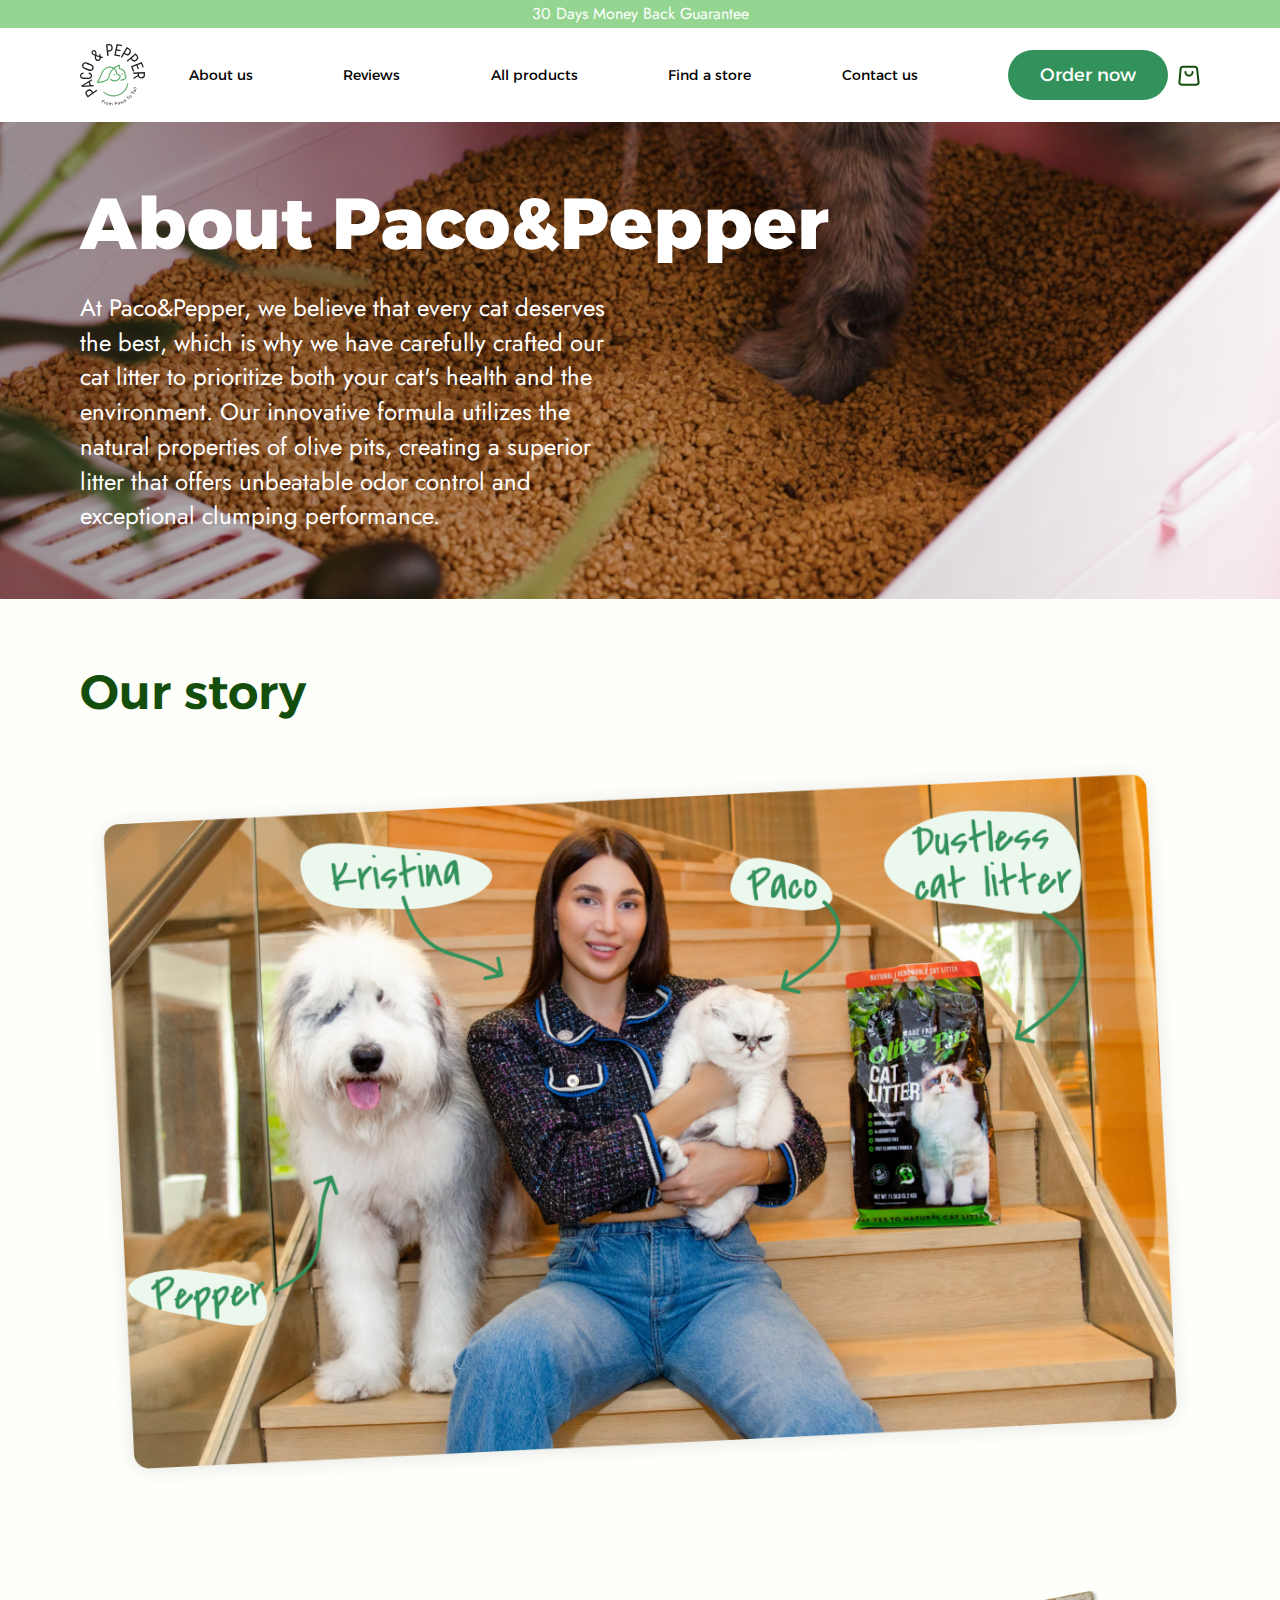
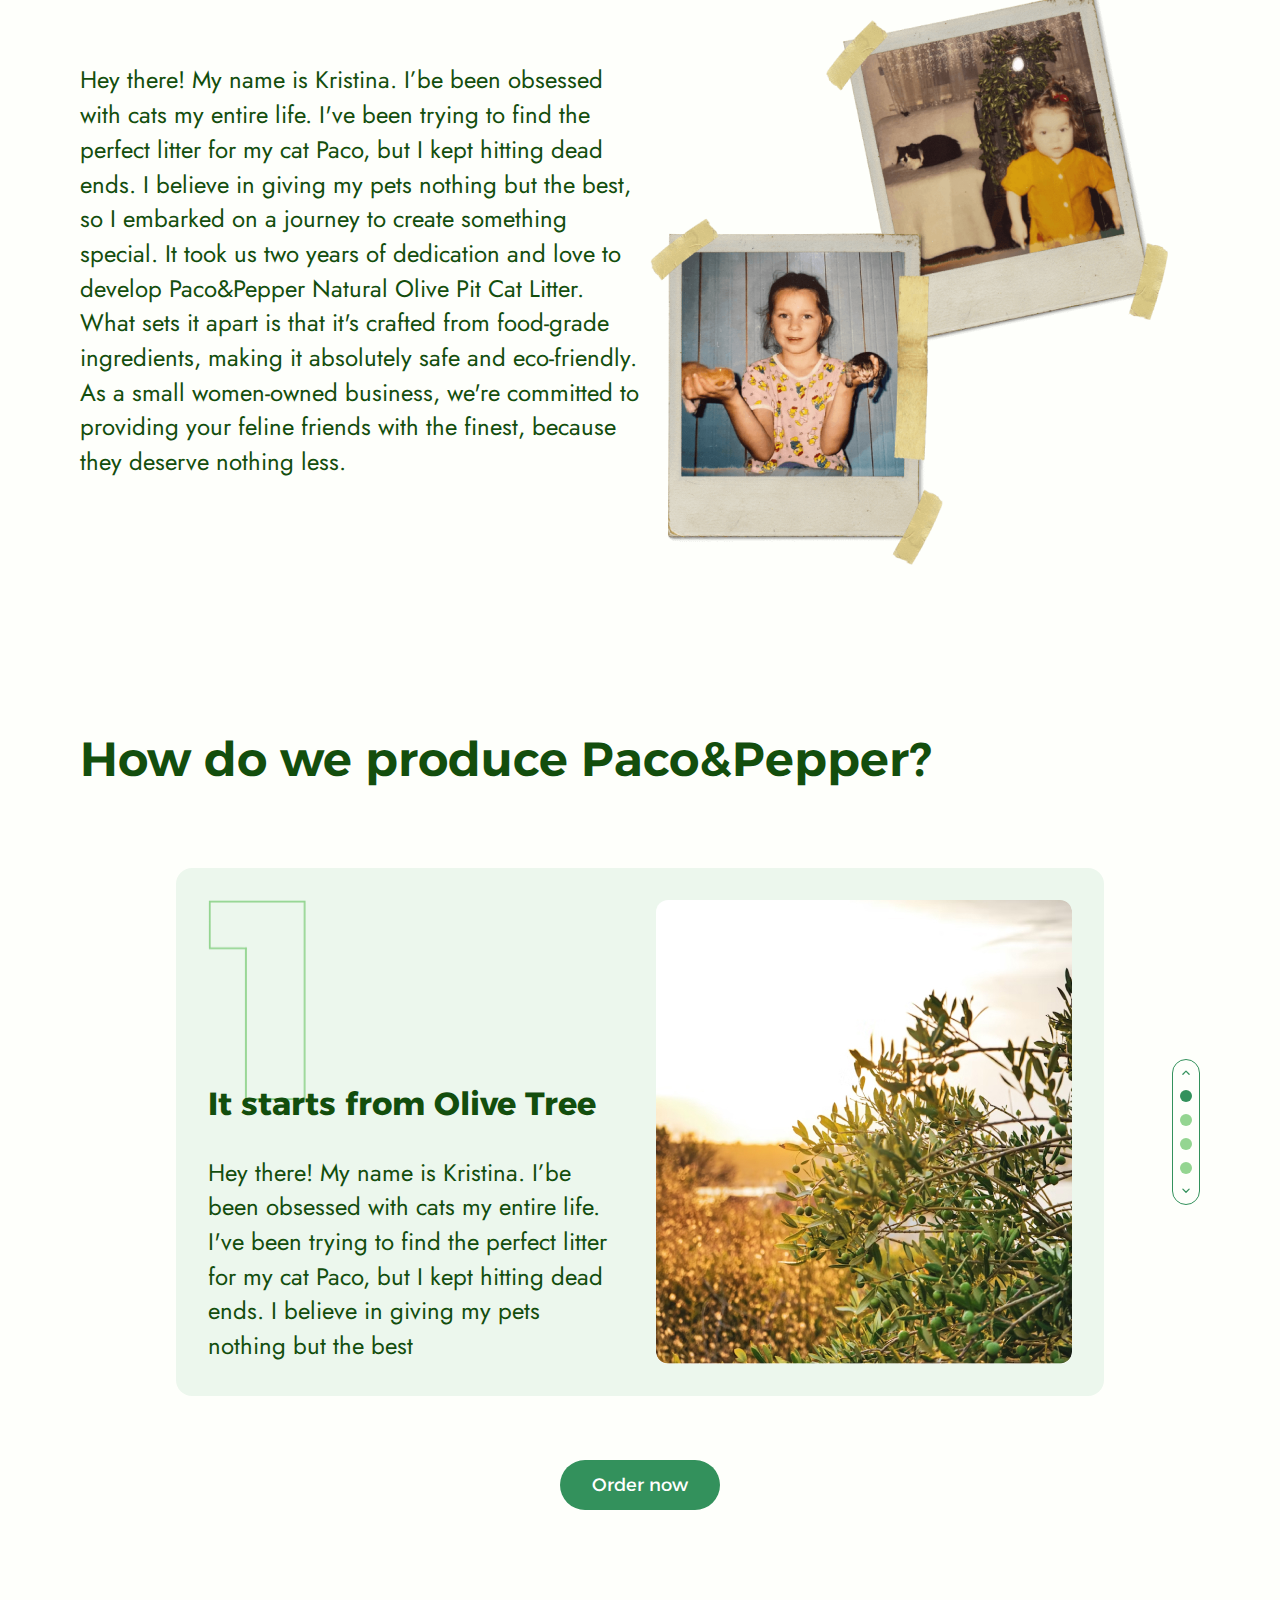
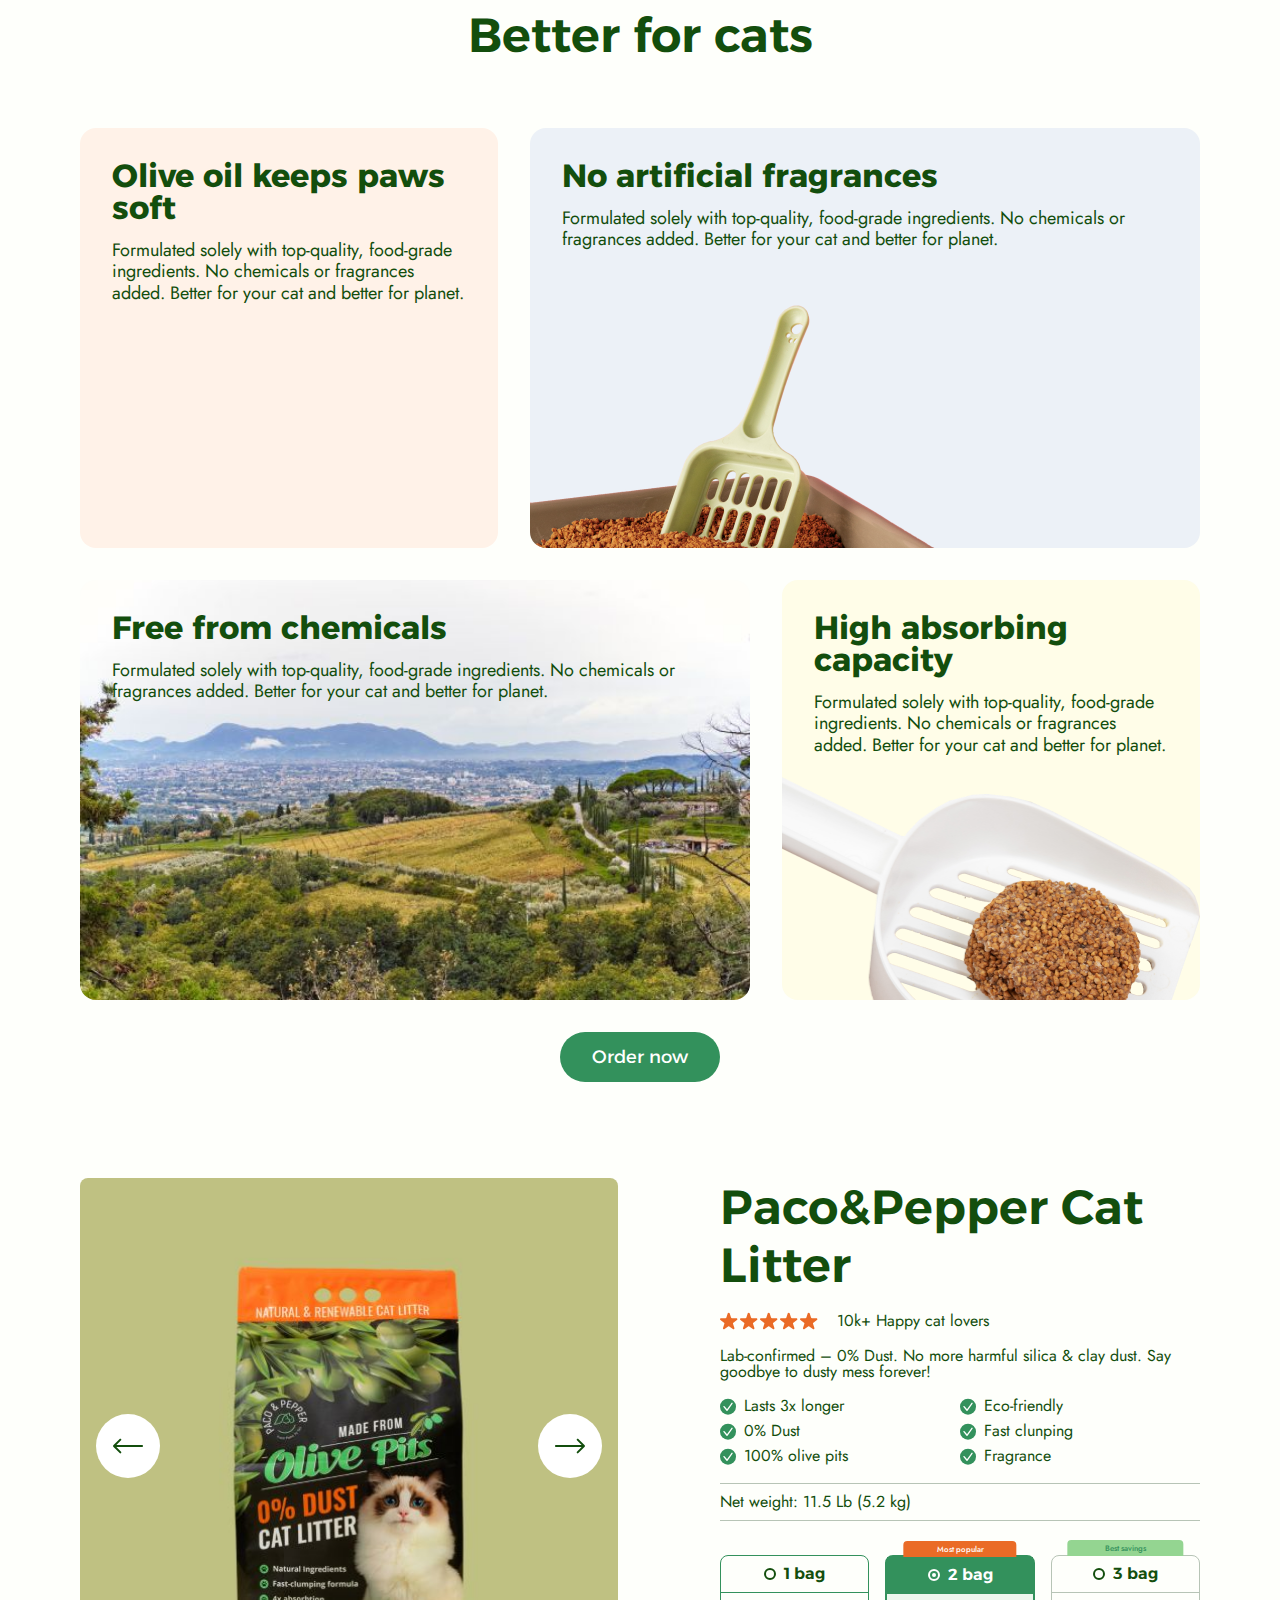
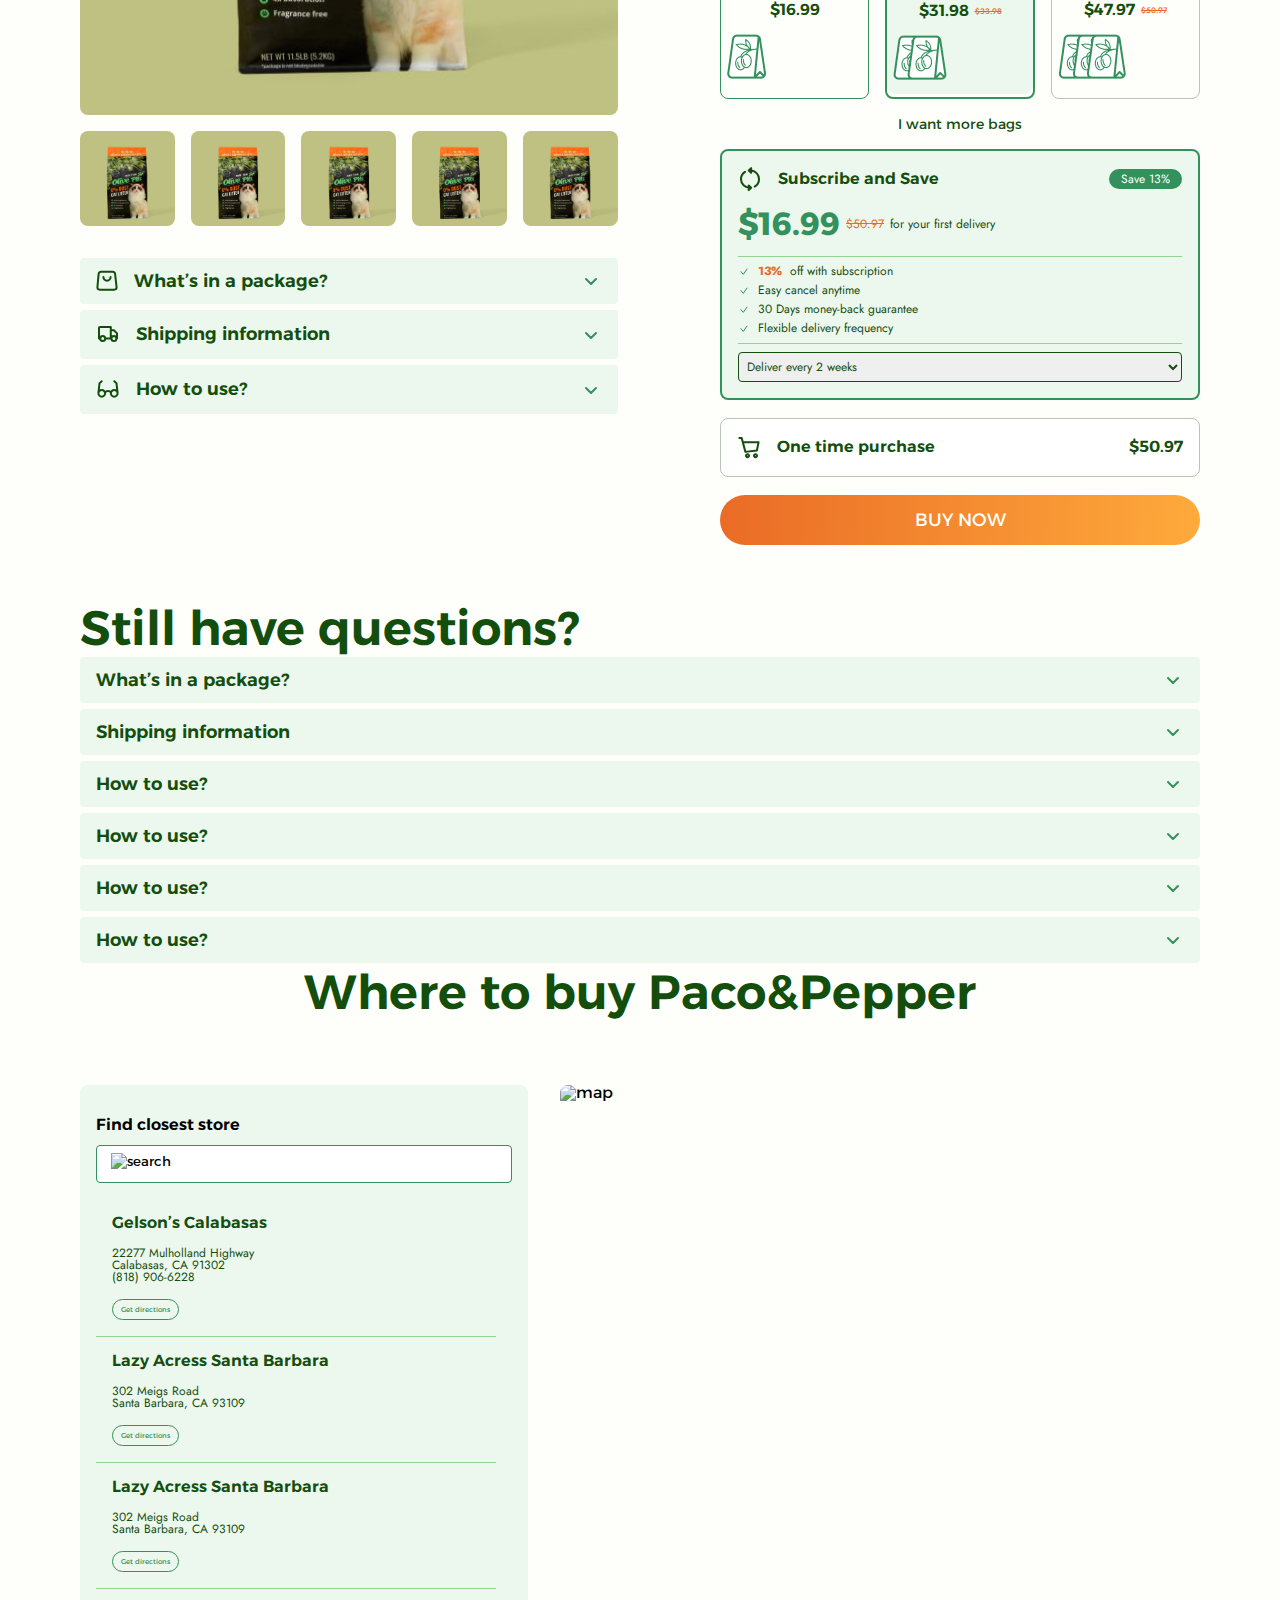
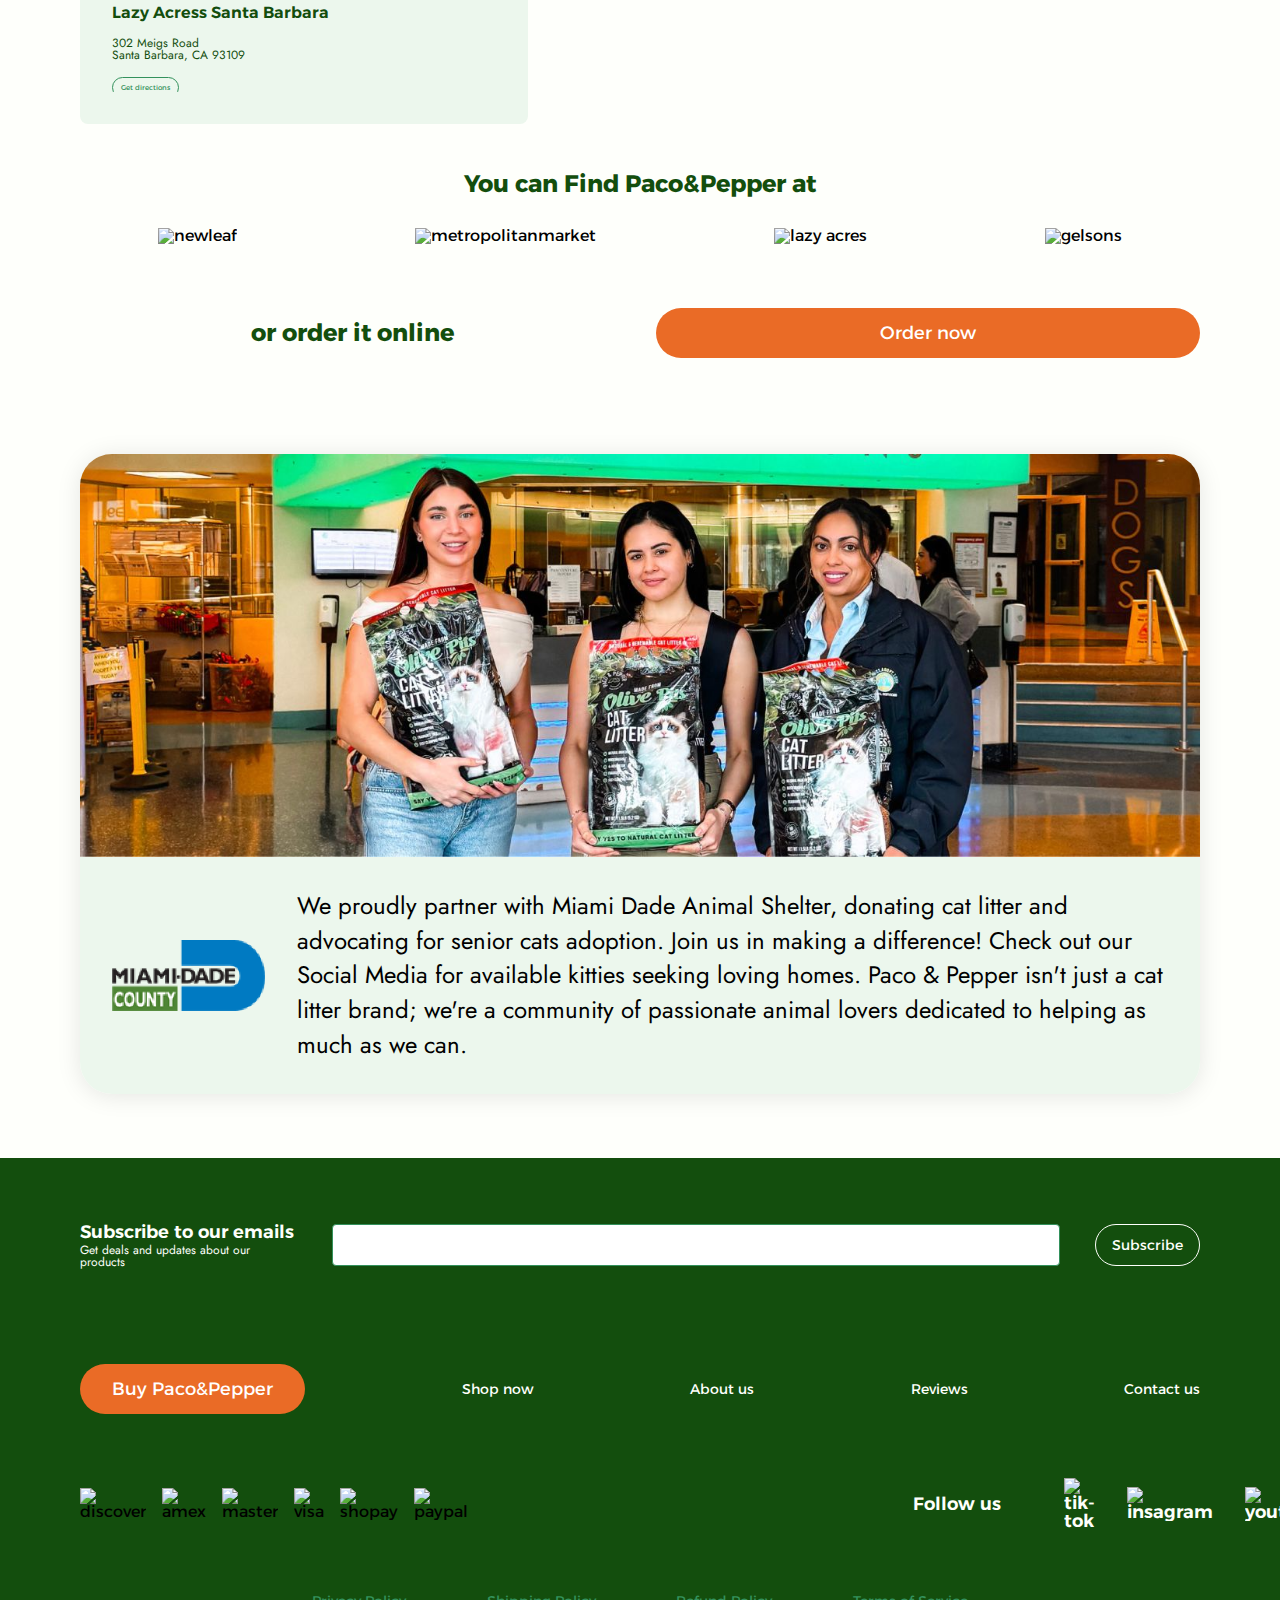
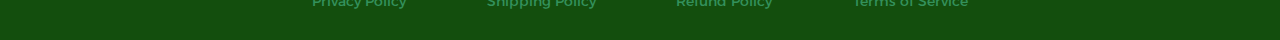
==== commit 5b17d837: "added about page with 5 section" ====
--- a/about.html
+++ b/about.html
@@ -16,18 +16,11 @@
   <link rel="stylesheet" href="./styles/reset.css">
   <link rel="stylesheet" href="./styles/global.css">
   <link rel="stylesheet" href="./styles/header.css">
-  <link rel="stylesheet" href="./styles/banner.css">
-  <link rel="stylesheet" href="./styles/pacopepper.css">
-  <link rel="stylesheet" href="./styles/trusted.css">
+  <link rel="stylesheet" href="./styles/about/about-banner.css">
+  <link rel="stylesheet" href="./styles/about/about-our-story.css">
+  <link rel="stylesheet" href="./styles/about/about-produce.css">
+  <link rel="stylesheet" href="./styles/about/about-better-cats.css">
   <link rel="stylesheet" href="./styles/litter.css">
-  <link rel="stylesheet" href="./styles/fans-saying.css">
-  <link rel="stylesheet" href="./styles/comparison.css">
-  <link rel="stylesheet" href="./styles/info.css">
-  <link rel="stylesheet" href="./styles/transfer.css">
-  <link rel="stylesheet" href="./styles/efficient.css">
-  <link rel="stylesheet" href="./styles/multi-cat.css">
-  <link rel="stylesheet" href="./styles/offer.css">
-  <link rel="stylesheet" href="./styles/products.css">
   <link rel="stylesheet" href="./styles/faq.css">
   <link rel="stylesheet" href="./styles/map.css">
   <link rel="stylesheet" href="./styles/find.css">
@@ -71,213 +64,95 @@
       </div>
     </header>
     <!-- /Header -->
-    <!-- Banner -->
-    <section class="banner">
-      <div class="banner__inner container">
-        <div class="banner__top">
-          <div class="banner__left">
-            <div class="banner__rating">
-              <div class="rating-stars">
-                <span>
-                  <img src="./icons/star.svg" alt="star icon">
-                </span>
-                <span>
-                  <img src="./icons/star.svg" alt="star icon">
-                </span>
-                <span>
-                  <img src="./icons/star.svg" alt="star icon">
-                </span>
-                <span>
-                  <img src="./icons/star.svg" alt="star icon">
-                </span>
-                <span>
-                  <img src="./icons/star.svg" alt="star icon">
-                </span>
-              </div>
-              <p>10k+ Happy cat lovers</p>
-            </div>
-            <h1 class="banner__title">
-              <p>The first</p>
-              <span class="marked-text">dustless</span> cat litter
-              in the world
-            </h1>
-          </div>
-          <p class="banner__right">
-            Discover a cat litter crafted from wholesome natural components, ensuring the well-being of your feline
-            companion while being gentle on your wallet.
-          </p>
-        </div>
-        <button class="banner__btn btn white-btn">
-          <p class="gradient-text">Get Paco&Pepper</p>
-        </button>
-        <div class="banner__featured">
-          <p class="banner__featured_text">Featured at</p>
-          <div class="banner__brands">
-            <div>
-              <img src="./icons/cbs.svg" alt="brand icon">
-            </div>
-            <div>
-              <img src="./icons/fox.svg" alt="brand icon">
-            </div>
-            <div>
-              <img src="./icons/nbc.svg" alt="brand icon">
-            </div>
-            <div>
-              <img src="./icons/abc.svg" alt="brand icon">
-            </div>
-          </div>
-        </div>
-      </div>
-    </section>
-    <!-- /Banner -->
-    <!-- Why Paco & Pepper -->
-    <section class="pacopepper container">
-      <h2 class="pacopepper__main_title second-title green">Why Paco&Pepper?</h2>
-      <div class="pacopepper__wrapper">
-        <div class="pacopepper__dust main-shadow">
-          <div class="pacopepper__dust_inner">
-            <h3 class="pacopepper__title third-title white">0% Dust</h3>
-            <p class="pacopepper__description">Lab-confirmed- 0% Dust. No more harmful silica & clay dust. Say goodbye
-              to dusty mess forever!</p>
-            <button class="pacopepper__btn">Learn more about production</button>
-          </div>
-        </div>
-        <div class="pacopepper__item_wrapper">
-          <div class="pacopepper__item_inner">
-            <div class="pacopepper__item_oliva main-shadow">
-              <h3 class="third-title green">100% Olive</h3>
-              <p>Formulated solely with top-quality, food-grade ingredients. No chemicals or fragrances added.</p>
-            </div>
-            <div class="pacopepper__item_lasts main-shadow">
-              <h3 class="third-title green">Lasts 3x longer</h3>
-              <p>Our litter harnesses the porous nature of olive seeds, swiftly absorbing liquid and odors. Enjoy three
-                times longer-lasting freshness compared to competitors.</p>
-            </div>
-          </div>
-          <div class="pacopepper__item_paws main-shadow">
-            <div class="pacopepper__item_paws_inner">
-              <h3 class="third-title green">Better for cat paws</h3>
-              <p>Our litter ensures safety for your cat and household, even if accidentally ingested. It's allergen-free
-                and gentle on paws, enriched with soothing olive oil.</p>
-              <button class="pacopepper__item_paws_btn">Learn why</button>
-            </div>
-          </div>
-        </div>
-      </div>
-      <div class="pacopepper__order main-shadow">
-        <div class="pacopepper__order_inner">
-          <h3 class="third-title white">Order now and get 10% off</h3>
-          <p>Get 10% discount for a first order and free toy as a gift</p>
-          <button class="pacopepper__order_btn btn orange-btn mobile-big-btn">Order now</button>
-        </div>
-        <div class="pacopepper__order_img">
-          <img class="desktop" src="./images/order-bg.png" alt="order">
-          <img class="mobile" src="./images/order-bg-mobile.png" alt="order">
-        </div>
+    <!-- About Banner -->
+    <section class="about__banner">
+      <div class="about__banner_inner container">
+        <h1>About Paco&Pepper</h1>
+        <p>At Paco&Pepper, we believe that every cat deserves the best, which is why we have carefully crafted our cat
+          litter to prioritize both your cat's health and the environment. Our innovative formula utilizes the natural
+          properties of olive pits, creating a superior litter that offers unbeatable odor control and exceptional
+          clumping performance.</p>
+      </div>
+    </section>
+    <!-- /About Banner -->
+    <!-- About our story -->
+    <section class="ourstory container">
+      <h2 class="ourstory__title second-title green">Our story</h2>
+      <div class="ourstory__main_img">
+        <img src="./images/about-our-story.png" alt="our story">
+      </div>
+      <div class="ourstory__text">
+        <p>Hey there! My name is Kristina. I’be been obsessed with cats my entire life. I've been trying to find the
+          perfect litter for my cat Paco, but I kept hitting dead ends. I believe in giving my pets nothing but the
+          best, so I embarked on a journey to create something special. It took us two years of dedication and love to
+          develop Paco&Pepper Natural Olive Pit Cat Litter. What sets it apart is that it's crafted from food-grade
+          ingredients, making it absolutely safe and eco-friendly. As a small women-owned business, we're committed to
+          providing your feline friends with the finest, because they deserve nothing less.</p>
+        <img src="./images/about-our-story-image.png" alt="our story">
       </div>
     </section>
     <!-- /Why Paco & Pepper -->
-    <!-- Trusted by thousands -->
-    <section class="trusted">
-      <div class="trusted__inner container">
-        <h2 class="mobile second-title green">Trusted by thousands</h2>
-        <div class="trusted__videos">
-          <div class="trusted__videos_inner">
-            <div class="trusted__videos_item">
-              <span class="trusted__play">
-                <img src="./icons/play.svg" alt="play video">
-              </span>
-              <img src="./images/trusted-img1.png" alt="trusted video">
-            </div>
-            <div class="trusted__videos_item">
-              <span class="trusted__play">
-                <img src="./icons/play.svg" alt="play video">
-              </span>
-              <img src="./images/trusted-img2.png" alt="trusted video">
-            </div>
-            <div class="trusted__videos_item">
-              <span class="trusted__play">
-                <img src="./icons/play.svg" alt="play video">
-              </span>
-              <img src="./images/trusted-img2.png" alt="trusted video">
-            </div>
-            <div class="trusted__videos_item">
-              <span class="trusted__play">
-                <img src="./icons/play.svg" alt="play video">
-              </span>
-              <img src="./images/trusted-img1.png" alt="trusted video">
-            </div>
-            <div class="trusted__videos_item">
-              <span class="trusted__play">
-                <img src="./icons/play.svg" alt="play video">
-              </span>
-              <img src="./images/trusted-img2.png" alt="trusted video">
-            </div>
-            <div class="trusted__videos_item">
-              <span class="trusted__play">
-                <img src="./icons/play.svg" alt="play video">
-              </span>
-              <img src="./images/trusted-img1.png" alt="trusted video">
-            </div>
-            <div class="trusted__videos_item">
-              <span class="trusted__play">
-                <img src="./icons/play.svg" alt="play video">
-              </span>
-              <img src="./images/trusted-img2.png" alt="trusted video">
-            </div>
-            <div class="trusted__videos_item">
-              <span class="trusted__play">
-                <img src="./icons/play.svg" alt="play video">
-              </span>
-              <img src="./images/trusted-img1.png" alt="trusted video">
-            </div>
-            <div class="trusted__videos_item">
-              <span class="trusted__play">
-                <img src="./icons/play.svg" alt="play video">
-              </span>
-              <img src="./images/trusted-img2.png" alt="trusted video">
-            </div>
-            <div class="trusted__videos_item">
-              <span class="trusted__play">
-                <img src="./icons/play.svg" alt="play video">
-              </span>
-              <img src="./images/trusted-img1.png" alt="trusted video">
-            </div>
-          </div>
-        </div>
-        <div class="trusted__text">
-          <h2 class="trusted__title desktop second-title green">Trusted by thousands</h2>
-          <p>My cat's area is kept clean thanks to this litter; there is no grit on the floor or on her paws. It is
-            breathable with essentially no concern because it is virtually dust-free. I have been using it for several
-            months and would not consider changing it.</p>
-          <div class="user__rating">
-            <span class="user__name">Jackie</span>
-            <div class="rating-stars">
-              <span>
-                <img src="./icons/star.svg" alt="star icon">
-              </span>
-              <span>
-                <img src="./icons/star.svg" alt="star icon">
-              </span>
-              <span>
-                <img src="./icons/star.svg" alt="star icon">
-              </span>
-              <span>
-                <img src="./icons/star.svg" alt="star icon">
-              </span>
-              <span>
-                <img src="./icons/star.svg" alt="star icon">
-              </span>
-            </div>
-          </div>
-          <div class="trusted__buttons">
-            <button class="btn green-btn mobile-big-btn">Order now</button>
-            <button class="btn transparent-green-btn mobile-big-btn">Learn more about production</button>
-          </div>
-        </div>
-      </div>
-    </section>
-    <!-- /Trusted by thousands -->
+    <!-- How do we produce Paco&Pepper? -->
+    <section class="produce container">
+      <h2 class="produce__title second-title green">How do we produce Paco&Pepper?</h2>
+      <div class="produce__inner">
+        <div class="produce__item">
+          <div class="produce__item_info">
+            <h4>It starts from Olive Tree</h4>
+            <p>Hey there! My name is Kristina. I’be been obsessed with cats my entire life. I've been trying to find the
+              perfect litter for my cat Paco, but I kept hitting dead ends. I believe in giving my pets nothing but the
+              best</p>
+          </div>
+          <div class="produce__item_image">
+            <img src="./images/about-produce.jpg" alt="produce">
+          </div>
+        </div>
+        <div class="produce__control">
+          <i class="desktop">
+            <img src="./icons/up.svg" alt="up icon">
+          </i>
+          <span class="active"></span>
+          <span></span>
+          <span></span>
+          <span></span>
+          <i class="desktop">
+            <img src="./icons/down.svg" alt="down icon">
+          </i>
+        </div>
+      </div>
+      <button class="produce__btn btn green-btn">Order now</button>
+    </section>
+    <!-- /How do we produce Paco&Pepper? -->
+    <!-- Better for cats -->
+    <section class="better__cats container">
+      <h2 class="better__cats_title second-title green">Better for cats</h2>
+      <div class="better__cats_inner">
+        <div class="better__item better__item_big better__item_img1 bg-pink">
+          <h4>Olive oil keeps paws soft</h4>
+          <p>Formulated solely with top-quality, food-grade ingredients. No chemicals or fragrances added. Better for
+            your cat and better for planet.</p>
+        </div>
+        <div class="better__item bg-light-blue better__item_img2">
+          <h4>No artificial fragrances</h4>
+          <p>Formulated solely with top-quality, food-grade ingredients. No chemicals or fragrances added. Better for
+            your cat and better for planet.</p>
+        </div>
+      </div>
+      <div class="better__cats_inner">
+        <div class="better__item better__item_bg  better__item_img3">
+          <h4>Free from chemicals</h4>
+          <p>Formulated solely with top-quality, food-grade ingredients. No chemicals or fragrances added. Better for
+            your cat and better for planet.</p>
+        </div>
+        <div class="better__item better__item_big bg-light-yellow better__item_img4">
+          <h4>High absorbing capacity</h4>
+          <p>Formulated solely with top-quality, food-grade ingredients. No chemicals or fragrances added. Better for
+            your cat and better for planet.</p>
+        </div>
+      </div>
+      <button class="better__btn btn green-btn">Order now</button>
+    </section>
+    <!-- /Better for cats -->
     <!-- Paco&Pepper Cat Litter -->
     <section class="litter container">
       <div class="litter__left">
@@ -520,443 +395,6 @@
       </div>
     </section>
     <!-- /Paco&Pepper Cat Litter -->
-    <!-- What our fans are saying -->
-    <section class="fanssaying container">
-      <h2 class="fanssaying__title second-title green">What our fans are saying</h2>
-      <div class="fanssaying__inner">
-        <span class="fanssaying__arrow fanssaying__arrow_left desktop-lg">
-          <img src="./icons/slider-arrow-left.svg" alt="arrow left icon">
-        </span>
-        <span class="fanssaying__arrow fanssaying__arrow_right desktop-lg">
-          <img src="./icons/slider-arrow-right.svg" alt="arrow right icon">
-        </span>
-        <div class="fanssaying__item">
-          <div class="fanssaying__item_img">
-            <img src="./images/fans-image.png" alt="What our fans are saying">
-          </div>
-          <p> My cat's area is kept clean thanks to this litter; there is no grit on the floor or on her paws. It is
-            breathable with essentially no concern because it is virtually dust-free. I have been using it for several
-            months and would not consider changing it.</p>
-          <div class="fanssaying__users_rating">
-            <span class="user__name">Jackie</span>
-            <div class="rating-stars">
-              <span>
-                <img src="./icons/star.svg" alt="star icon">
-              </span>
-              <span>
-                <img src="./icons/star.svg" alt="star icon">
-              </span>
-              <span>
-                <img src="./icons/star.svg" alt="star icon">
-              </span>
-              <span>
-                <img src="./icons/star.svg" alt="star icon">
-              </span>
-              <span>
-                <img src="./icons/star.svg" alt="star icon">
-              </span>
-            </div>
-          </div>
-        </div>
-        <div class="fanssaying__item">
-          <div class="fanssaying__item_img">
-            <img src="./images/fans-image.png" alt="What our fans are saying">
-          </div>
-          <p> My cat's area is kept clean thanks to this litter; there is no grit on the floor or on her paws. It is
-            breathable with essentially no concern because it is virtually dust-free. I have been using it for several
-            months and would not consider changing it.</p>
-          <div class="fanssaying__users_rating">
-            <span class="user__name">Jackie</span>
-            <div class="rating-stars">
-              <span>
-                <img src="./icons/star.svg" alt="star icon">
-              </span>
-              <span>
-                <img src="./icons/star.svg" alt="star icon">
-              </span>
-              <span>
-                <img src="./icons/star.svg" alt="star icon">
-              </span>
-              <span>
-                <img src="./icons/star.svg" alt="star icon">
-              </span>
-              <span>
-                <img src="./icons/star.svg" alt="star icon">
-              </span>
-            </div>
-          </div>
-        </div>
-        <div class="fanssaying__item">
-          <div class="fanssaying__item_img">
-            <img src="./images/fans-image.png" alt="What our fans are saying">
-          </div>
-          <p> My cat's area is kept clean thanks to this litter; there is no grit on the floor or on her paws. It is
-            breathable with essentially no concern because it is virtually dust-free. I have been using it for several
-            months and would not consider changing it.</p>
-          <div class="fanssaying__users_rating">
-            <span class="user__name">Jackie</span>
-            <div class="rating-stars">
-              <span>
-                <img src="./icons/star.svg" alt="star icon">
-              </span>
-              <span>
-                <img src="./icons/star.svg" alt="star icon">
-              </span>
-              <span>
-                <img src="./icons/star.svg" alt="star icon">
-              </span>
-              <span>
-                <img src="./icons/star.svg" alt="star icon">
-              </span>
-              <span>
-                <img src="./icons/star.svg" alt="star icon">
-              </span>
-            </div>
-          </div>
-        </div>
-      </div>
-      <div class="fanssaying__bullets">
-        <span class="active"></span>
-        <span></span>
-        <span></span>
-        <span></span>
-      </div>
-      <button class="fanssaying__btn btn-big green-btn">Get Paco and Pepper</button>
-    </section>
-    <!-- /What our fans are saying -->
-    <!-- Litter comparison -->
-    <section class="comparison container">
-      <h2 class="comparison__title second-title green">Litter comparison</h2>
-      <div class="comparison__table">
-        <div class="comparison__name">
-          <p>Absorbency</p>
-          <p>Odor Control</p>
-          <p>Sustainable</p>
-          <p>Biodegradability</p>
-          <p>Clumping</p>
-          <p>No Tracking</p>
-          <p>No Dust</p>
-        </div>
-        <div>
-          <h5>Clay</h5>
-          <span>
-            <img src="./icons/checked.svg" alt="checked icon">
-          </span>
-          <span>
-            <img src="./icons/unchecked.svg" alt="unchecked icon">
-          </span>
-          <span>
-            <img src="./icons/unchecked.svg" alt="unchecked icon">
-          </span>
-          <span>
-            <img src="./icons/unchecked.svg" alt="unchecked icon">
-          </span>
-          <span>
-            <img src="./icons/checked.svg" alt="checked icon">
-          </span>
-          <span>
-            <img src="./icons/unchecked.svg" alt="unchecked icon">
-          </span>
-          <span>
-            <img src="./icons/unchecked.svg" alt="unchecked icon">
-          </span>
-        </div>
-        <div>
-          <h5>Silica</h5>
-          <span>
-            <img src="./icons/checked.svg" alt="checked icon">
-          </span>
-          <span>
-            <img src="./icons/checked.svg" alt="checked icon">
-          </span>
-          <span>
-            <img src="./icons/unchecked.svg" alt="unchecked icon">
-          </span>
-          <span>
-            <img src="./icons/unchecked.svg" alt="unchecked icon">
-          </span>
-          <span>
-            <img src="./icons/checked.svg" alt="checked icon">
-          </span>
-          <span>
-            <img src="./icons/unchecked.svg" alt="unchecked icon">
-          </span>
-          <span>
-            <img src="./icons/unchecked.svg" alt="unchecked icon">
-          </span>
-        </div>
-        <div class="companion__paco">
-          <h5>Paco&Pepper</h5>
-          <span>
-            <img src="./icons/checked.svg" alt="checked icon">
-          </span>
-          <span>
-            <img src="./icons/checked.svg" alt="checked icon">
-          </span>
-          <span>
-            <img src="./icons/checked.svg" alt="checked icon">
-          </span>
-          <span>
-            <img src="./icons/checked.svg" alt="checked icon">
-          </span>
-          <span>
-            <img src="./icons/checked.svg" alt="checked icon">
-          </span>
-          <span>
-            <img src="./icons/checked.svg" alt="checked icon">
-          </span>
-          <span>
-            <img src="./icons/checked.svg" alt="checked icon">
-          </span>
-        </div>
-      </div>
-      <button class="comparison__btn btn-big green-btn">Upgrade you cat litter</button>
-    </section>
-    <!-- /Litter comparison -->
-    <!-- Info -->
-    <section class="info container">
-      <div class="info__left">
-        <div class="info__item">
-          <h5>
-            <span>
-              <img src="./icons/dust-free.svg" alt="dust free icon">
-            </span>
-            Dust-free
-          </h5>
-          <p>Our outstanding formula keeps your home tidy. The kitty litter is simle to clean and won’t cause any dust
-            to spread. As a result, both you and cat’s lungs remain healthy.</p>
-        </div>
-        <div class="info__item">
-          <h5>
-            <span>
-              <img src="./icons/fast-clumping.svg" alt="fast clumping icon">
-            </span>
-            Fast clumping
-          </h5>
-          <p>Clumps start to form as soon as your cat urinates and quickly grow over time.</p>
-        </div>
-        <div class="info__item">
-          <h5>
-            <span>
-              <img src="./icons/high-absorbing.svg" alt="high absorbing capacity icon">
-            </span>
-            High absorbing capacity
-          </h5>
-          <p>Due to its distinct structure and outstanding formulation, Paco & Pepper Natural Kitty Litter has the
-            capacity to quickly absorb fluids in a short period of time.</p>
-        </div>
-        <div class="info__item">
-          <h5>
-            <span>
-              <img src="./icons/high-absorbing-odors.svg" alt="high absorbing odors icon">
-            </span>
-            High absorbing of odors
-          </h5>
-          <p>The odor is immediately absorbed because of the porous nature of olive seeds and their ability to swiftly
-            absorb liquid, reducing the development of odor.</p>
-        </div>
-        <div class="info__item">
-          <h5>
-            <span>
-              <img src="./icons/safe-healthy.svg" alt="safe healthy icon">
-            </span>
-            Safe, healthy and natural
-          </h5>
-          <p>Paco & Peper Natural Kitty Litter is safe even if your cat accidentally consumes it because it contains
-            only 100% natural ingredients, making it healthy and safe. It doesn’t result in any health issues or
-            infections in your cat’s paws.</p>
-        </div>
-      </div>
-      <div class="info__right">
-        <img src="./images/info-img.jpg" alt="litter info">
-      </div>
-    </section>
-    <!-- /Info -->
-    <!-- Transfer -->
-    <section class="transfer container">
-      <h2 class="transfer__title second-title green">How to transfer to Paco&Pepper?</h2>
-      <div class="transfer__inner">
-        <div class="transfer__item">
-          <h4>Start with a clean or new litter box</h4>
-          <p>Begin with an empty or fresh litter box, then combine one part Paco & Pepper with two parts of your
-            existing litter.</p>
-          <div>
-            <img src="./icons/transfer-1.svg" alt="1 icon">
-          </div>
-        </div>
-        <div class="transfer__item">
-          <h4>When your cat is comfortable</h4>
-          <p>Once your cat is at ease, adjust the ratio to two-thirds Paco & Pepper.</p>
-          <div>
-            <img src="./icons/transfer-2.svg" alt="2 icon">
-          </div>
-        </div>
-        <div class="transfer__item">
-          <h4>Make the switch complete</h4>
-          <p>Switch completely to Paco & Pepper. Keep 2-3 inches of clumping litter in the box.</p>
-          <div>
-            <img src="./icons/transfer-3.svg" alt="3 icon">
-          </div>
-        </div>
-      </div>
-      <button class="transfer__btn btn-big green-btn">Start using Paco&Pepper</button>
-    </section>
-    <!-- /Transfer -->
-    <!-- Efficient -->
-    <section class="efficient container">
-      <div class="efficient__inner">
-        <div class="efficient__image">
-          <img src="./images/clay-litter.jpg" alt="">
-        </div>
-        <div class="efficient__text">
-          <h3 class="second-title green">4 Times more efficient</h3>
-          <p>Lorem Ipsum is simply dummy text of the printing and typesetting industry. Lorem Ipsum has been the
-            industry's standard dummy text ever since the 1500s, when an unknown printer took a galley of type and
-            scrambled it to make a type specimen book.</p>
-          <button class="efficient__btn mobile-big-btn btn orange-btn">Order now</button>
-        </div>
-      </div>
-    </section>
-    <!-- /Efficient -->
-    <!-- Multi-cat -->
-    <section class="multicat container">
-      <div class="multicat__inner">
-        <div class="multicat__item">
-          <div class="multicat__image">
-            <img src="./images/multi-cat.jpg" alt="multi cat">
-          </div>
-          <div class="multicat__text green">
-            <h4>Multi-cat Formula</h4>
-            <p>For families managing litter boxes used by three or more cats, we added an all-natural, proprietary
-              malodor
-              counteractant to rid your home of all odors, including fecal and urine.</p>
-            <button class="mobile-big-btn btn green-btn">Order for multiple cats</button>
-          </div>
-        </div>
-        <div class="multicat__item">
-          <div class="multicat__image">
-            <img src="./images/natural.jpg" alt="natural">
-          </div>
-          <div class="multicat__text green">
-            <h4>100% Natural and Eco-friendly</h4>
-            <p>Lorem Ipsum is simply dummy text of the printing and typesetting industry. Lorem Ipsum has been the
-              industry's standard </p>
-            <button class="mobile-big-btn btn transparent-green-btn">Learn more</button>
-          </div>
-        </div>
-      </div>
-    </section>
-    <!-- /Multi-cat -->
-    <!-- Get limited offer! -->
-    <section class="offer container">
-      <div class="offer__inner">
-        <div class="offer__image">
-          <img src="./images/limited-offer.png" alt="get limited offer">
-        </div>
-        <div class="offer__text">
-          <h2 class="offer__title white">Get limited offer!</h2>
-          <div class="offer__rating">
-            <div class="rating-stars">
-              <span>
-                <img src="./icons/star-white.svg" alt="star icon">
-              </span>
-              <span>
-                <img src="./icons/star-white.svg" alt="star icon">
-              </span>
-              <span>
-                <img src="./icons/star-white.svg" alt="star icon">
-              </span>
-              <span>
-                <img src="./icons/star-white.svg" alt="star icon">
-              </span>
-              <span>
-                <img src="./icons/star-white.svg" alt="star icon">
-              </span>
-            </div>
-            <p>10k+ Happy cat lovers</p>
-          </div>
-          <div class="offer__item">
-            <img src="./icons/30-days.svg" alt="30 days">
-            30 Days Money Back Guarantee
-          </div>
-          <div class="offer__item">
-            <img src="./icons/10-percent.svg" alt="10% off">
-            10% Off for your first order
-          </div>
-          <div class="offer__item">
-            <img src="./icons/free-toy.png" alt="free toy">
-            Get a free toy with your first order
-          </div>
-          <button class="offer__btn btn white-btn mobile-big-btn">ORDER NOW</button>
-        </div>
-      </div>
-    </section>
-    <!-- /Get limited offer! -->
-    <!-- Check our extra products -->
-    <section class="products container">
-      <h2 class="products__title second-title green">Check our extra products</h2>
-      <div class="products__inner">
-        <div class="products__item">
-          <div class="products__image">
-            <span class="products__arrow_left">
-              <img src="./icons/arrow-left-small.svg" alt="arrow left small">
-            </span>
-            <span class="products__arrow_right">
-              <img src="./icons/arrow-right-small.svg" alt="arrow right small">
-            </span>
-            <img src="./images/product.jpg" alt="scooper">
-          </div>
-          <div class="products__info">
-            <h4 class="third-title green">Scooper Scooper Scooper Scooper</h4>
-            <span class="third-title">$32.99</span>
-            <p>Begin with an empty or fresh litter box, then combine one part Paco& Pepper </p>
-            <button class="products__btn btn mobile-big-btn orange-btn">Add to cart</button>
-          </div>
-        </div>
-        <div class="products__item">
-          <div class="products__image">
-            <span class="products__arrow_left">
-              <img src="./icons/arrow-left-small.svg" alt="arrow left small">
-            </span>
-            <span class="products__arrow_right">
-              <img src="./icons/arrow-right-small.svg" alt="arrow right small">
-            </span>
-            <img src="./images/product.jpg" alt="scooper">
-          </div>
-          <div class="products__info">
-            <h4 class="third-title green">Scooper Scooper Scooper Scooper</h4>
-            <span class="third-title">$32.99</span>
-            <p>Begin with an empty or fresh litter box, then combine one part Paco& Pepper </p>
-            <button class="products__btn btn mobile-big-btn orange-btn">Add to cart</button>
-          </div>
-        </div>
-        <div class="products__item">
-          <div class="products__image">
-            <span class="products__arrow_left">
-              <img src="./icons/arrow-left-small.svg" alt="arrow left small">
-            </span>
-            <span class="products__arrow_right">
-              <img src="./icons/arrow-right-small.svg" alt="arrow right small">
-            </span>
-            <img src="./images/product.jpg" alt="scooper">
-          </div>
-          <div class="products__info">
-            <h4 class="third-title green">Scooper Scooper Scooper Scooper</h4>
-            <span class="third-title">$32.99</span>
-            <p>Begin with an empty or fresh litter box, then combine one part Paco& Pepper </p>
-            <button class="products__btn btn mobile-big-btn orange-btn">Add to cart</button>
-          </div>
-        </div>
-      </div>
-      <div class="products__bullets">
-        <span class="active"></span>
-        <span></span>
-        <span></span>
-        <span></span>
-      </div>
-      <button class="products__btn_small">See all products</button>
-    </section>
-    <!-- /Check our extra products -->
     <!-- FAQ -->
     <section class="faq container">
       <h2 class="faq__title second-title green">Still have questions?</h2>
--- a/styles/global.css
+++ b/styles/global.css
@@ -41,12 +41,26 @@
   --main-shadows: 0 2px 25px 0 rgba(0, 0, 0, 0.1);
   --orange-bg-gradient: linear-gradient(256.88deg, #ce5a1b 0%, #feaa3b 100.01%);
   --btn-box-shadow: 0px 4px 15px 0px rgba(0, 0, 0, 0.15);
-
+  --bg-pink: #FFF2E8;
+  --bg-light-blue: #ECF1F7;
+  --bg-light-yellow: #FFFDE8;
 }
 
 body {
   font-family: "Alexandria", sans-serif;
   background-color: var(--light-green-100);
+}
+
+.bg-pink {
+  background-color: var(--bg-pink);
+}
+
+.bg-light-blue {
+  background-color: var(--bg-light-blue);
+}
+
+.bg-light-yellow {
+  background-color: var(--bg-light-yellow);
 }
 
 input {
--- a/styles/about/about-banner.css
+++ b/styles/about/about-banner.css
@@ -0,0 +1,53 @@
+.about__banner {
+  display: flex;
+  height: 60vmax;
+  max-height: 477px;
+  background: url('../../images/about-banner.jpg') center/cover no-repeat;
+  margin-bottom: 64px;
+} 
+
+.about__banner_inner {
+  margin-block: auto;
+  color: var(--white);
+}
+
+.about__banner_inner h1 {
+  margin-bottom: 32px;
+  font-size: 72px;
+  font-weight: 800;
+}
+
+.about__banner_inner p {
+  max-width: 544px;
+  width: 100%;
+  font-family: "Jost", sans-serif;
+  font-size: 24px;
+  line-height: 1.445;
+}
+
+@media screen and (max-width: 991px) {
+  .about__banner_inner h1 {
+    font-size: 48px;
+  }
+
+  .about__banner {
+    margin-bottom: 24px;
+  }
+
+  .about__banner_inner p {
+    font-size: 18px;
+    line-height: 1.2;
+  }
+}
+
+@media screen and (max-width: 768px) {
+  .about__banner_inner p {
+    max-width: 100%;
+  }
+}
+
+@media screen and (max-width: 576px) {
+  .about__banner {
+    min-height: 390px;
+  }
+}
--- a/styles/about/about-our-story.css
+++ b/styles/about/about-our-story.css
@@ -0,0 +1,56 @@
+.ourstory {
+  margin-bottom: 112px;
+}
+
+.ourstory__title {
+  margin-bottom: 32px;
+}
+
+.ourstory__main_img {
+  margin-bottom: 32px;
+}
+
+.ourstory__text {
+  display: flex;
+  justify-content: space-between;
+  align-items: center;
+  row-gap: 16px;
+  padding-block: 32px;
+}
+
+.ourstory__text p {
+  max-width: 560px;
+  width: 50%;
+  font-family: "Jost", sans-serif;
+  font-size: 24px;
+  line-height: 1.445;
+  color: var(--text-green);
+}
+
+.ourstory__text img {
+  max-width: 560px;
+  width: 50%;
+}
+
+@media screen and (max-width: 991px) {
+  .ourstory {
+    margin-bottom: 32px;
+  }
+
+  .ourstory__title {
+    margin-bottom: 48px;
+    text-align: center;
+  }
+}
+
+@media screen and (max-width: 768px) {
+  .ourstory__text {
+    flex-direction: column;
+  }
+
+  .ourstory__text p,
+  .ourstory__text img {
+    max-width: 100%;
+    width: 100%;
+  }
+}
--- a/styles/about/about-produce.css
+++ b/styles/about/about-produce.css
@@ -0,0 +1,157 @@
+.produce {
+  margin-bottom: 96px;
+}
+
+.produce__title {
+  margin-bottom: 80px;
+}
+
+.produce__inner {
+  position: relative;
+  margin-bottom: 64px;
+}
+
+.produce__item {
+  display: flex;
+  gap: 32px;
+  max-width: 928px;
+  width: 100%;
+  margin-inline: auto;
+  padding: 32px;
+  background-color: var(--light-green-600);
+  border-radius: 16px;
+}
+
+.produce__item_info {
+  display: flex;
+  flex-direction: column;
+  justify-content: flex-end;
+  max-width: 416px;
+  width: 50%;
+  background: url('../../images/about-produce-1.png') top left/auto 200px no-repeat;
+}
+
+.produce__item_info h4 {
+  margin-bottom: 32px;
+  font-size: 32px;
+  line-height: 1.2;
+  font-weight: 700;
+  color: var(--text-green);
+}
+
+.produce__item_info p {
+  font-family: "Jost", sans-serif;
+  font-size: 24px;
+  line-height: 1.445;
+  color: var(--text-green);
+}
+
+.produce__item_image {
+  max-width: 416px;
+  width: 50%;
+  max-height: 464px;
+  border-radius: 12px;
+  overflow: hidden;
+}
+
+.produce__item_image img {
+  width: 100%;
+  height: 100%;
+  object-fit: cover;
+}
+
+.produce__control {
+  position: absolute;
+  top: 50%;
+  right: 0;
+  display: flex;
+  flex-direction: column;
+  align-items: center;
+  gap: 12px;
+  width: 28px;
+  padding: 8px;
+  border: 1px solid var(--btn-green);
+  transform: translateY(-50%);
+  border-radius: 14px;
+}
+
+.produce__control span {
+  width: 12px;
+  height: 12px;
+  border-radius: 50%;
+  background-color: var(--light-green);
+  cursor: pointer;
+}
+
+.produce__control span.active,
+.produce__control span:hover {
+  background-color: var(--btn-green);
+}
+
+.produce__control i {
+  cursor: pointer;
+}
+
+.produce__btn {
+  display: block;
+  margin-inline: auto;
+}
+
+@media screen and (max-width: 991px) {
+  .produce {
+    margin-bottom: 40px;
+  }
+
+  .produce__title {
+    margin-bottom: 40px;
+  }
+  
+  .produce__inner {
+    margin-bottom: 32px;
+  }
+
+  .produce__item {
+    margin-bottom: 32px;
+    padding: 16px;
+  }
+
+  .produce__control {
+    justify-content: center;
+    transform: none;
+    border: none;
+  }
+
+  .produce__control {
+    position: static;
+    flex-direction: row;
+    width: auto;
+  }
+}
+
+@media screen and (max-width: 768px) {
+  .produce__item {
+    flex-direction: column;
+    padding-bottom: 0;
+  }
+
+  .produce__item_info {
+    max-width: 100%;
+    width: 100%;
+    padding-bottom: 125px;
+    background-position: left bottom -95px;
+  }
+
+  .produce__item_image {
+    position: relative;
+    padding-top: 90%;
+    order: -1;
+    max-width: 100%;
+    width: 100%;
+  }
+
+  .produce__item_image img {
+    position: absolute;
+    top: 0;
+    left: 0;
+  }
+}
--- a/styles/about/about-better-cats.css
+++ b/styles/about/about-better-cats.css
@@ -0,0 +1,102 @@
+.better__cats {
+  margin-bottom: 96px;
+}
+
+.better__cats_title {
+  margin-bottom: 64px;
+  text-align: center;
+}
+
+.better__cats_inner {
+  display: flex;
+  column-gap: 32px;
+  margin-bottom: 32px;
+}
+
+.better__item {
+  padding: 32px;
+  border-radius: 16px;
+  height: 420px;
+  overflow: hidden;
+}
+
+.better__item_big {
+  max-width: 448px;
+  width: 40%;
+}
+
+.better__item_big {
+  max-width: 640px;
+  width: 58%;
+}
+
+.better__item_img1 {
+  background-image: url('../../images/paws-bg.png');
+  background-position: center bottom;
+  background-repeat: no-repeat;
+}
+
+.better__item_img2 {
+  background-image: url('../../images/better-for-cats.png');
+  background-position: left bottom;
+  background-repeat: no-repeat;  
+}
+
+.better__item_img3 {
+  background-image: url('../../images/better-for-cats1.jpg');
+  background-position: center bottom;
+  background-size: cover;
+  background-repeat: no-repeat;  
+}
+
+.better__item_img4 {
+  background-image: url('../../images/better-for-cats2.png');
+  background-position: right bottom;
+  background-repeat: no-repeat;  
+}
+
+.better__item h4 {
+  margin-bottom: 16px;
+  font-size: 32px;
+  font-weight: 700;
+  color: var(--text-green);
+}
+
+.better__item p {
+  font-family: "Jost", sans-serif;
+  font-size: 18px;
+  line-height: 1.2;
+  color: var(--text-green);
+}
+
+.better__btn {
+  display: block;
+  margin-inline: auto;
+}
+
+@media screen and (max-width: 991px) {
+  .better__cats {
+    margin-bottom: 40px;
+  }
+
+  .better__item {
+    padding: 16px;
+  }
+
+  .better__cats_title {
+    margin-bottom: 40px;
+  }
+}
+
+@media screen and (max-width: 768px) {
+  .better__cats_inner {
+    flex-direction: column;
+    row-gap: 16px;
+  }
+
+  .better__item {
+    max-width: 100%;
+    width: 100%;
+    height: 510px;
+  }
+}
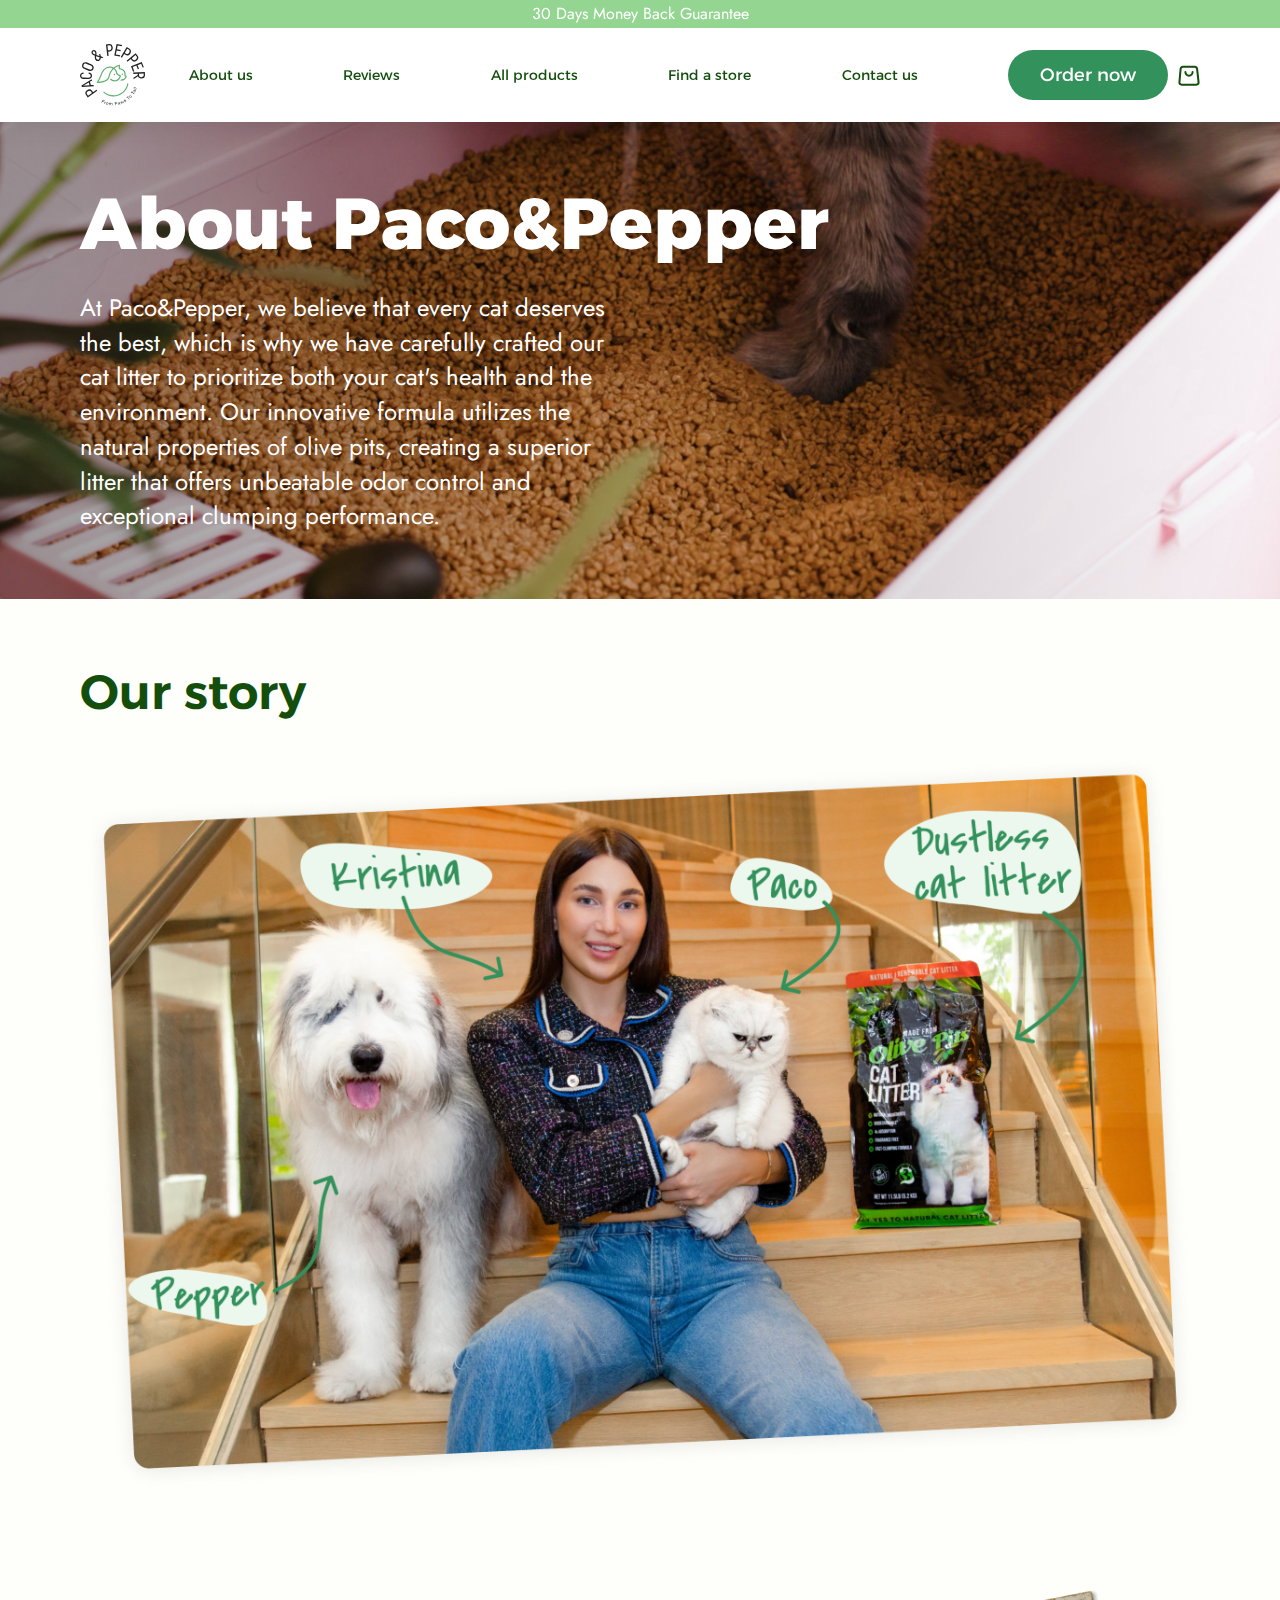
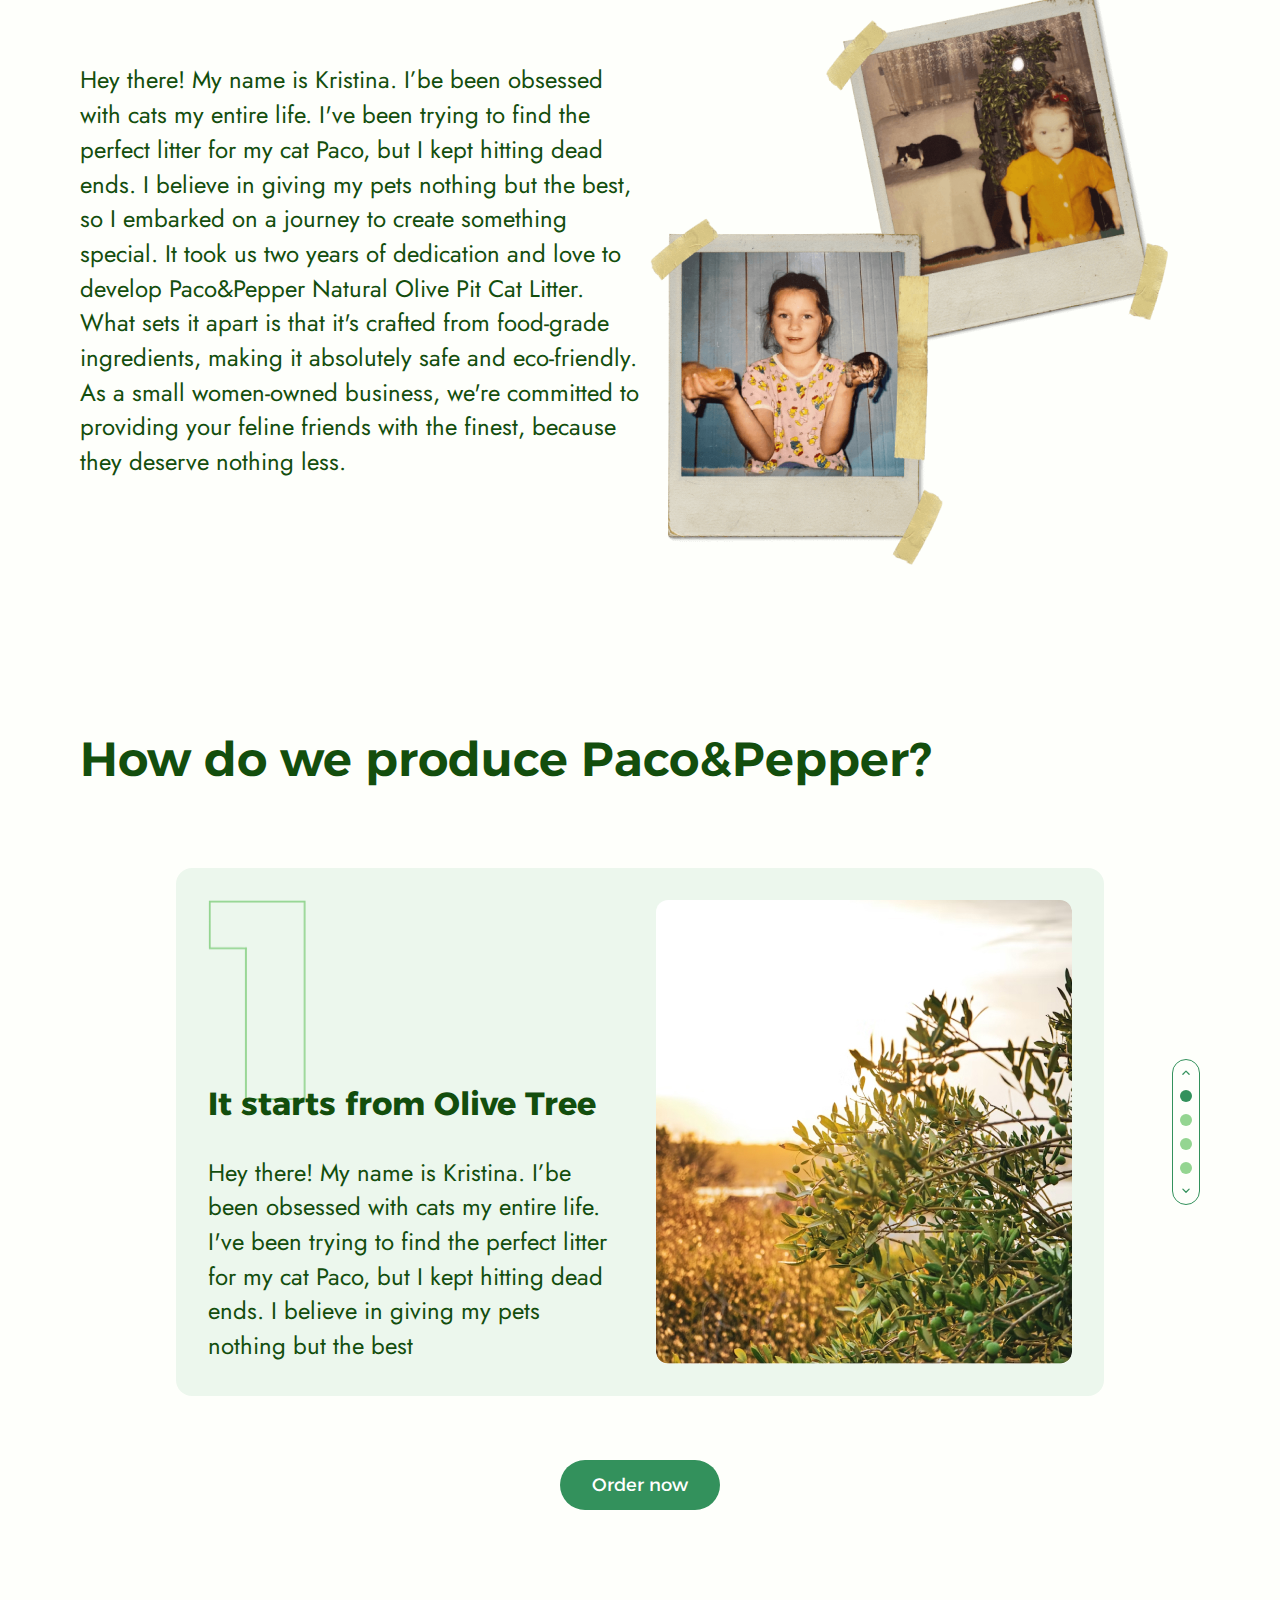
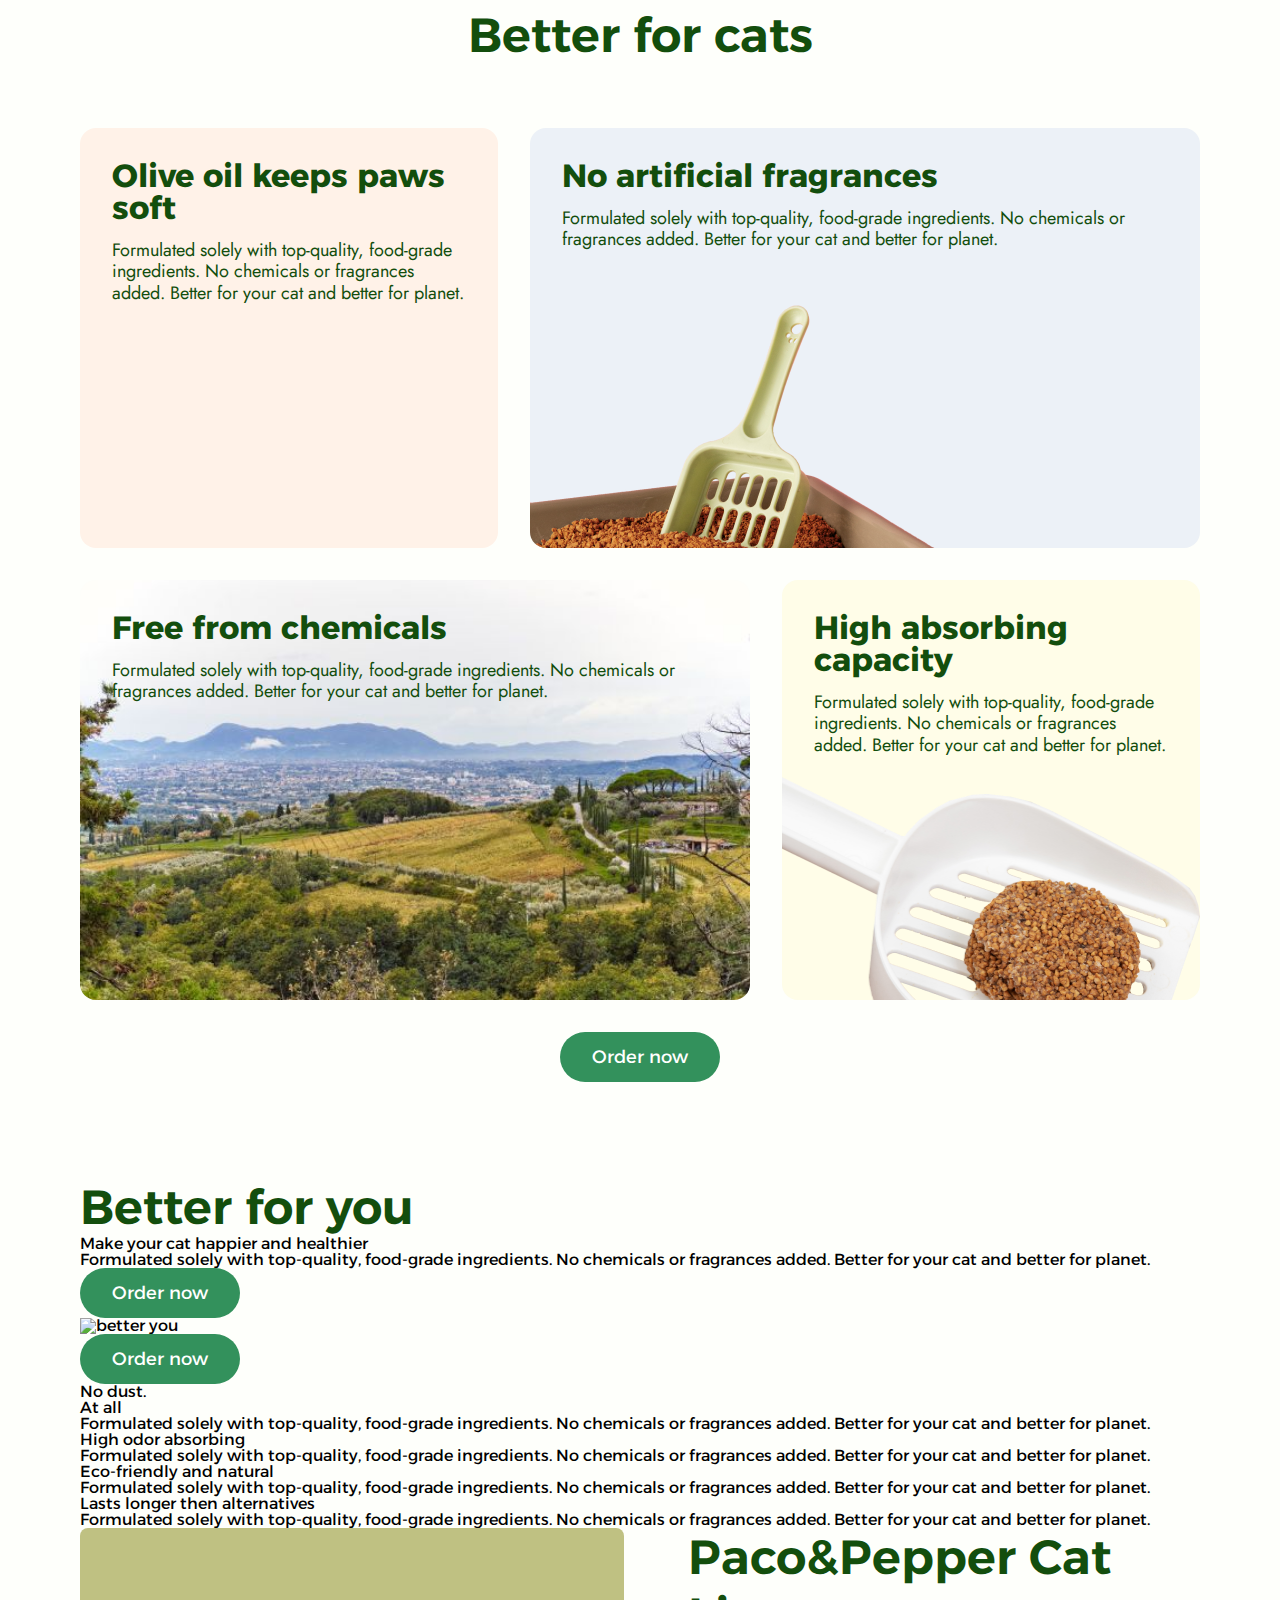
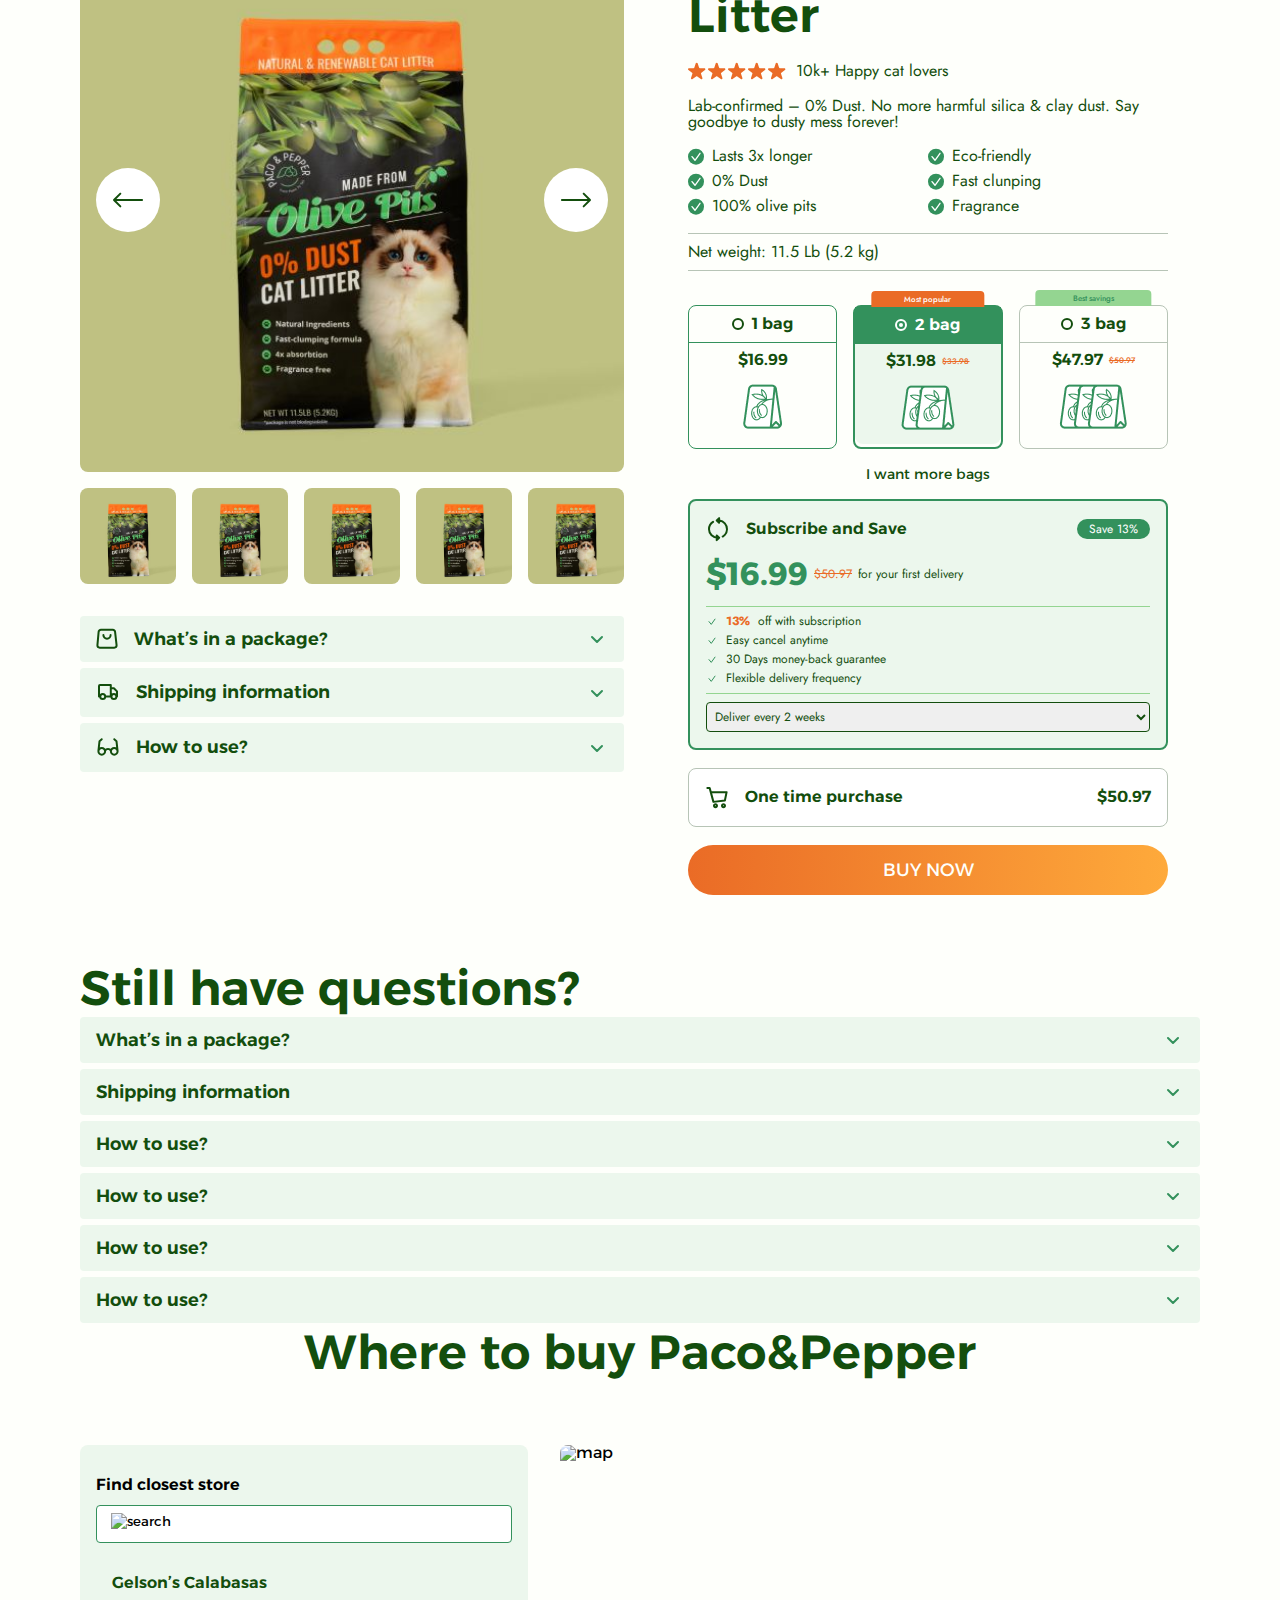
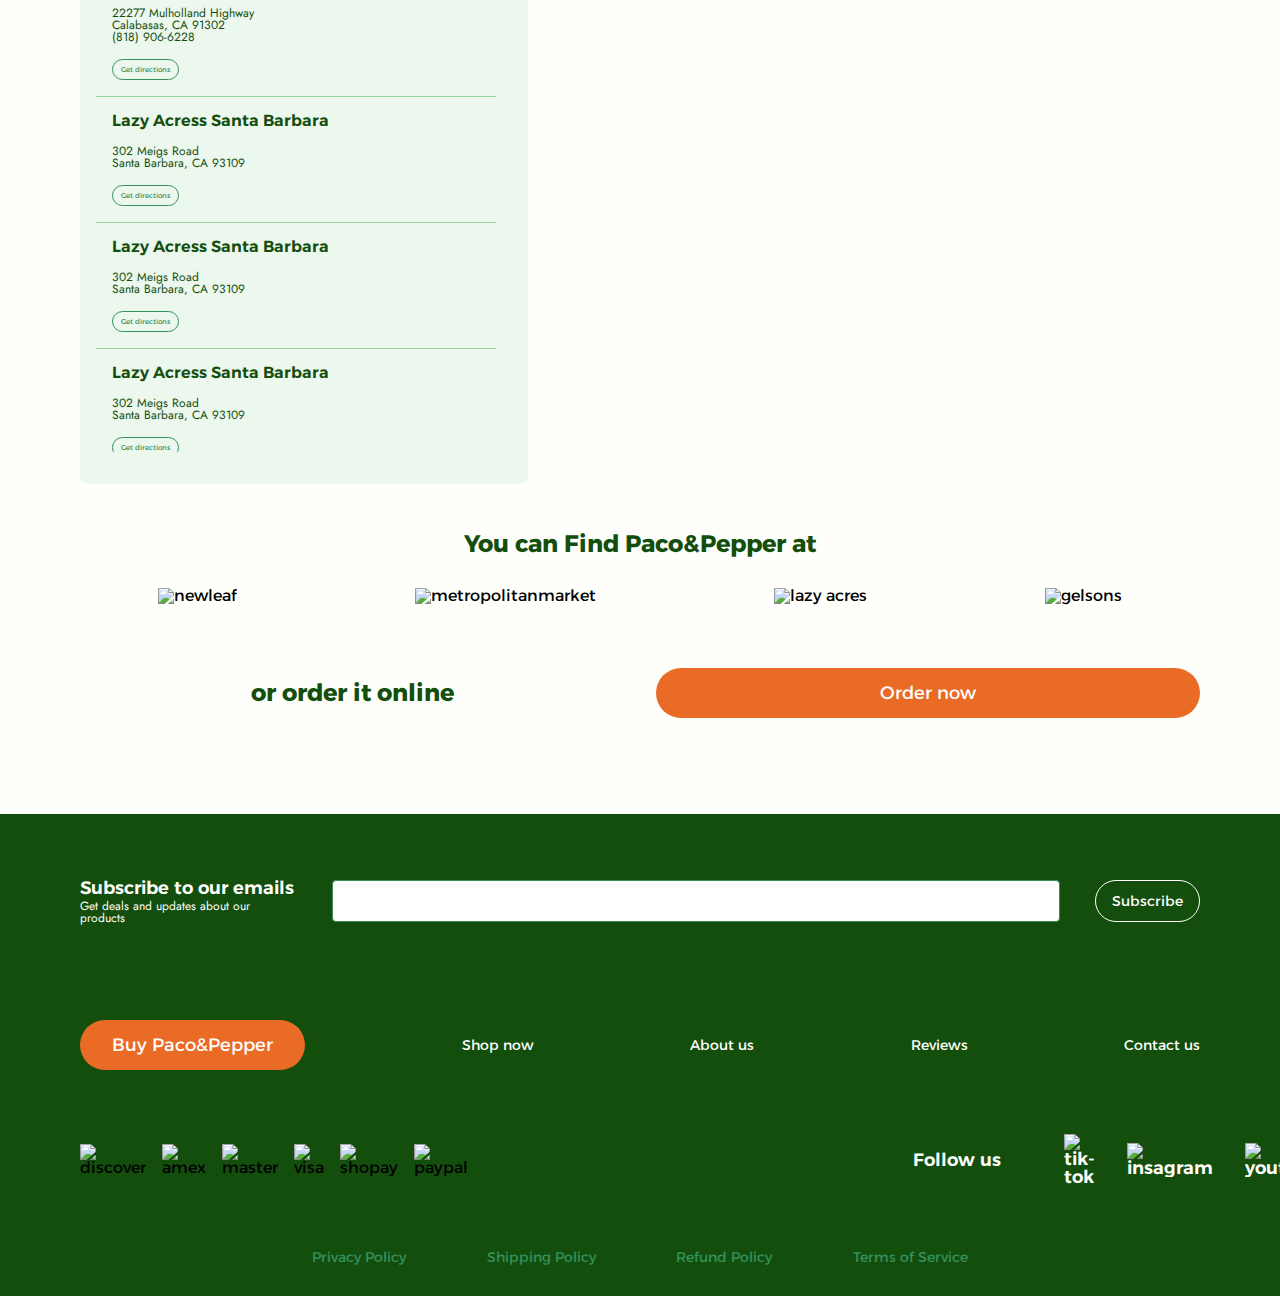
==== commit 71c3d94e: "add links" ====
--- a/about.html
+++ b/about.html
@@ -16,16 +16,16 @@
   <link rel="stylesheet" href="./styles/reset.css">
   <link rel="stylesheet" href="./styles/global.css">
   <link rel="stylesheet" href="./styles/header.css">
+  <link rel="stylesheet" href="./styles/litter.css">
+  <link rel="stylesheet" href="./styles/faq.css">
+  <link rel="stylesheet" href="./styles/map.css">
+  <link rel="stylesheet" href="./styles/find.css">
+  <link rel="stylesheet" href="./styles/footer.css">
   <link rel="stylesheet" href="./styles/about/about-banner.css">
   <link rel="stylesheet" href="./styles/about/about-our-story.css">
   <link rel="stylesheet" href="./styles/about/about-produce.css">
   <link rel="stylesheet" href="./styles/about/about-better-cats.css">
-  <link rel="stylesheet" href="./styles/litter.css">
-  <link rel="stylesheet" href="./styles/faq.css">
-  <link rel="stylesheet" href="./styles/map.css">
-  <link rel="stylesheet" href="./styles/find.css">
-  <link rel="stylesheet" href="./styles/partner.css">
-  <link rel="stylesheet" href="./styles/footer.css">
+  <link rel="stylesheet" href="./styles/about/about-better-you.css">
   <title>Paco&Pepper</title>
 </head>
 
@@ -38,21 +38,21 @@
         <span class="header__mobile_menu mobile">
           <img src="./icons/burger.svg" alt="icon burger menu">
         </span>
-        <a href="#" class="header__logo">
+        <a href="/" class="header__logo">
           <img src="./images/logo.svg" alt="logo">
         </a>
         <nav class="header__nav">
           <span class="mobile header__menu_close">
-            <img class="" src="./icons/burger-close.svg" alt="icon burger menu close">
+            <img src="./icons/burger-close.svg" alt="icon burger menu close">
           </span>
-          <a href="#" class="mobile header__nav_logo">
+          <a href="/" class="mobile header__nav_logo">
             <img src="./images/logo.svg" alt="logo">
           </a>
-          <a href="#">About us</a>
-          <a href="#">Reviews</a>
-          <a href="#">All products</a>
-          <a href="#">Find a store</a>
-          <a href="#">Contact us</a>
+          <a href="/about">About us</a>
+          <a href="/reviews">Reviews</a>
+          <a href="/all-products">All products</a>
+          <a href="/find-store">Find a store</a>
+          <a href="/contact-us">Contact us</a>
           <div class="header__order">
             <button class="btn green-btn">Order now</button>
             <a href="#" class="desktop">
@@ -91,7 +91,7 @@
         <img src="./images/about-our-story-image.png" alt="our story">
       </div>
     </section>
-    <!-- /Why Paco & Pepper -->
+    <!-- /About our story -->
     <!-- How do we produce Paco&Pepper? -->
     <section class="produce container">
       <h2 class="produce__title second-title green">How do we produce Paco&Pepper?</h2>
@@ -153,6 +153,62 @@
       <button class="better__btn btn green-btn">Order now</button>
     </section>
     <!-- /Better for cats -->
+    <!-- Better for you -->
+    <section class="better__you container">
+      <h2 class="better__you_title second-title green">Better for you</h2>
+      <div class="better__you_inner">
+        <div class="better__you_top">
+          <div class="better__you_top_info">
+            <div class="better__you_top_info_text">
+              <h3>Make your cat happier and healthier</h3>
+              <p>Formulated solely with top-quality, food-grade ingredients. No chemicals or fragrances added. Better
+                for
+                your cat and better for planet.</p>
+            </div>
+            <button class="better__you_desktop mobile-big-btn btn green-btn">Order now</button>
+          </div>
+          <div class="better_you_top_image">
+            <img src="./images/about-better-ypu.jpg" alt="better you">
+          </div>
+          <button class="better__you_mobile mobile-big-btn btn green-btn">Order now</button>
+        </div>
+        <div class="better__you_bottom_wrap">
+          <div class="better__you_bottom">
+            <div class="better__you_item better__you_no_dust">
+              <h4>No dust. <p> At all</p></h4>
+              <p>Formulated solely with top-quality, food-grade ingredients. No chemicals or fragrances added. Better
+                for
+                your cat and better for planet.</p>
+            </div>
+            <div class="better__you_item better__you_high_odor">
+              <h4>High odor absorbing</h4>
+              <p>Formulated solely with top-quality, food-grade ingredients. No chemicals or fragrances added. Better
+                for
+                your cat and better for planet.</p>
+            </div>
+            <div class="better__you_item better__you_eco">
+              <h4>Eco-friendly and natural</h4>
+              <p>Formulated solely with top-quality, food-grade ingredients. No chemicals or fragrances added. Better
+                for
+                your cat and better for planet.</p>
+            </div>
+            <div class="better__you_item better__you_lasts">
+              <h4>Lasts longer then alternatives</h4>
+              <p>Formulated solely with top-quality, food-grade ingredients. No chemicals or fragrances added. Better
+                for
+                your cat and better for planet.</p>
+            </div>
+          </div>
+          <div class="better__you__bullets">
+            <span class="active"></span>
+            <span></span>
+            <span></span>
+            <span></span>
+          </div>
+        </div>
+      </div>
+    </section>
+    <!-- /Better for you -->
     <!-- Paco&Pepper Cat Litter -->
     <section class="litter container">
       <div class="litter__left">
@@ -573,23 +629,6 @@
       </div>
     </section>
     <!-- /Find -->
-    <!-- Partner -->
-    <section class="partner container">
-      <div class="partner__inner">
-        <div class="partner__image">
-          <img src="./images/partner.jpg" alt="partner">
-        </div>
-        <div class="partner__bottom">
-          <img src="./images/partner-logo.png" alt="partner logo">
-          <p>We proudly partner with Miami Dade Animal Shelter, donating cat litter and advocating for senior cats
-            adoption. Join us in making a difference! Check out our Social Media for available kitties seeking loving
-            homes. Paco & Pepper isn't just a cat litter brand; we're a community of passionate animal lovers dedicated
-            to
-            helping as much as we can.</p>
-        </div>
-      </div>
-    </section>
-    <!-- /Partner -->
     <!-- Footer -->
     <footer class="footer">
       <div class="footer__inner container">
--- a/styles/global.css
+++ b/styles/global.css
@@ -44,6 +44,9 @@
   --bg-pink: #FFF2E8;
   --bg-light-blue: #ECF1F7;
   --bg-light-yellow: #FFFDE8;
+  --light-grey: #F9F9F9;
+  --reviews-gradient: linear-gradient(180deg, rgba(254, 255, 251, 0) 0%, rgb(254, 255, 251) 50%);
+
 }
 
 body {
@@ -155,6 +158,7 @@
 }
 
 .white-btn {
+  color: var(--dark-orange);
   background-color: var(--white);
 }
 
--- a/styles/header.css
+++ b/styles/header.css
@@ -3,6 +3,7 @@
   top: 0;
   max-width: 100vw;
   background-color: var(--white);
+  box-shadow: var(--main-shadows);
   overflow-x: hidden;
   z-index: 9;
 }
@@ -37,6 +38,15 @@
   z-index: 2;
 }
 
+.header__nav a {
+  color: var(--text-green);
+  transition: color 240ms ease;
+}
+
+.header__nav a:hover {
+  color: var(--light-green);
+}
+
 .header__order {
   display: flex;
   align-items: center;
@@ -44,7 +54,7 @@
 }
 
 .header__mobile_menu {
-  width: 24px;
+  width: 104px;
   height: 24px;
   cursor: pointer;
 }
--- a/styles/litter.css
+++ b/styles/litter.css
@@ -2,12 +2,12 @@
   display: flex;
   justify-content: space-between;
   gap: 16px;
-  margin-bottom: 54px;
+  margin-bottom: 64px;
 }
 
 .litter__left {
   max-width: 544px;
-  width: 48%;
+  width: 50%;
 }
 
 .litter__slider {
@@ -67,71 +67,10 @@
   object-fit: cover;
 }
 
-.litter__package_info {
-  padding: 12px 16px;
-  background-color: var(--light-green-600);
-  border-radius: 4px;
-}
-
-.litter__package_info + .litter__package_info {
-  margin-top: 6px;
-}
-
-.litter__package_info_top {
-  display: flex;
-  justify-content: space-between;
-  align-items: center;
-}
-
-.litter__open_close_icon {
-  display: flex;
-  width: 22px;
-  height: 22px;
-  cursor: pointer;
-}
-
-.litter__open_close_icon img {
-  margin: auto;
-  transform: rotateZ(180deg);
-  transition: transform 300ms ease;
-  pointer-events: none;
-}
-
-.litter__open_close_icon.open img {
-  transform: rotateZ(0);
-}
-
-.litter__package_info_title {
-  display: flex;
-  align-items: center;
-  gap: 16px;
-}
-
-.litter__package_info_title h3 {
-  font-size: 18px;
-  font-weight: 600;
-}
-
-.litter__text_wrap {
-  max-height: 0;
-  transition: max-height 300ms ease;
-  overflow: hidden;
-}
-
-.litter__text_wrap.open {
-  max-height: 200px;
-}
-
-.litter__text_wrap p {
-  padding-top: 16px;
-  font-family: "Jost", sans-serif;
-  font-size: 18px;
-  line-height: 1.2;
-}
-
 .litter__right {
-  max-width: 480px;
-  width: 48%;
+  max-width: 544px;
+  padding-inline: 32px;
+  width: 50%;
 }
 
 .litter__title {
@@ -145,7 +84,6 @@
 }
 
 .litter__rating_name {
-  margin-left: 9px;
   font-family: "Jost", sans-serif;
   font-size: 16px;
   color: var(--text-green);
@@ -194,7 +132,9 @@
 
 .litter__bags_item {
   position: relative;
-  width: 150px;
+  flex: 1 0 auto;
+  max-width: 150px;
+  width: 31%;
   height: 144px;
   font-size: 16px;
   font-weight: 600;
@@ -230,6 +170,10 @@
   margin-bottom: 16px;
   font-size: 16px;
   color: var(--text-green);
+}
+
+.litter__bags_item_bottom img {
+  margin-inline: auto;
 }
 
 .litter__bags_item_info {
